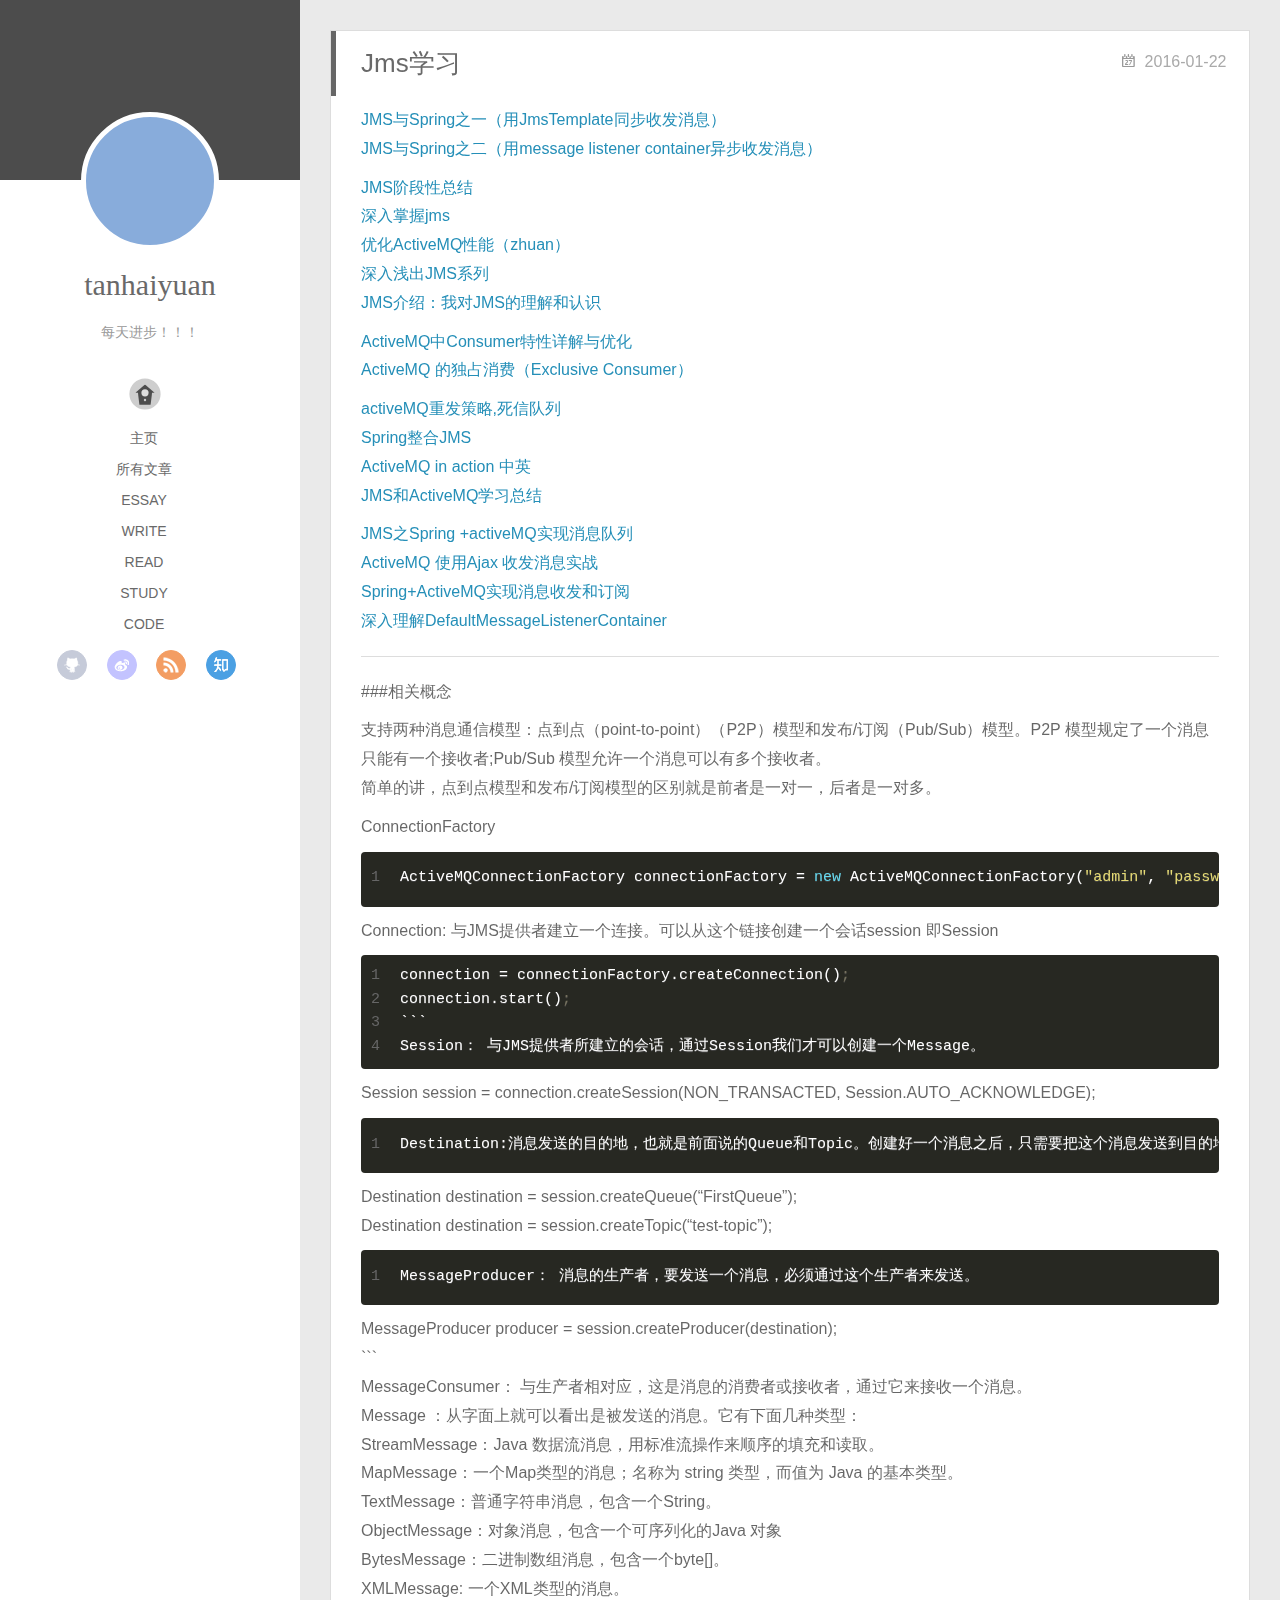
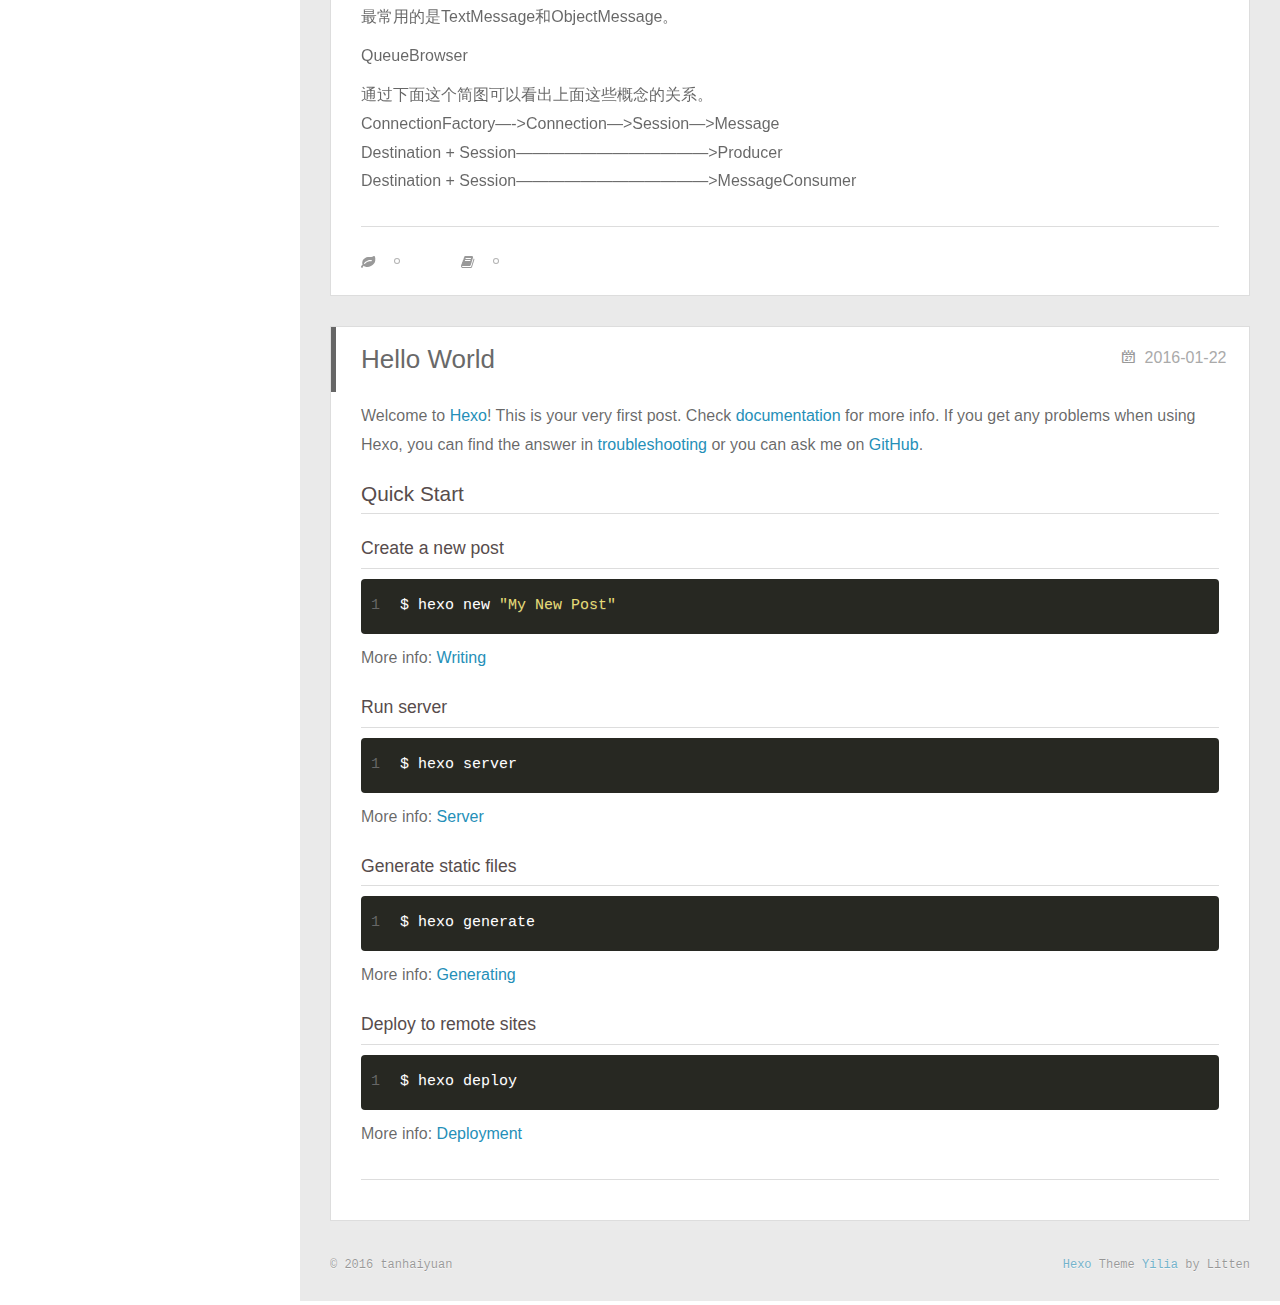
==== index.html @ be78677c "Site updated: 2016-01-22 18:32:14" ====
<!DOCTYPE html>
<html>
<head>
  <meta charset="utf-8">
  
  <meta http-equiv="X-UA-Compatible" content="IE=edge" >
  <title>Tan</title>
  <meta name="viewport" content="width=device-width, initial-scale=1, maximum-scale=1">
  <meta name="description" content="学习思考记录">
<meta property="og:type" content="website">
<meta property="og:title" content="Tan">
<meta property="og:url" content="http://yoursite.com/index.html">
<meta property="og:site_name" content="Tan">
<meta property="og:description" content="学习思考记录">
<meta name="twitter:card" content="summary">
<meta name="twitter:title" content="Tan">
<meta name="twitter:description" content="学习思考记录">
  
    <link rel="alternative" href="/atom.xml" title="Tan" type="application/atom+xml">
  
  
    <link rel="icon" href="/favicon.png">
  
  <link rel="stylesheet" href="/css/style.css" type="text/css">
</head>

<body>
  <div id="container">
    <div class="left-col">
    <div class="overlay"></div>
<div class="intrude-less">
	<header id="header" class="inner">
		<a href="/" class="profilepic">
			
			<img lazy-src="null" class="js-avatar">
			
		</a>

		<hgroup>
		  <h1 class="header-author"><a href="/">tanhaiyuan</a></h1>
		</hgroup>

		
		<p class="header-subtitle">每天进步！！！</p>
		

		
			<div class="switch-btn">
				<div class="icon">
					<div class="icon-ctn">
						<div class="icon-wrap icon-house" data-idx="0">
							<div class="birdhouse"></div>
							<div class="birdhouse_holes"></div>
						</div>
						<div class="icon-wrap icon-ribbon hide" data-idx="1">
							<div class="ribbon"></div>
						</div>
						
						<div class="icon-wrap icon-link hide" data-idx="2">
							<div class="loopback_l"></div>
							<div class="loopback_r"></div>
						</div>
						
						
						<div class="icon-wrap icon-me hide" data-idx="3">
							<div class="user"></div>
							<div class="shoulder"></div>
						</div>
						
					</div>
					
				</div>
				<div class="tips-box hide">
					<div class="tips-arrow"></div>
					<ul class="tips-inner">
						<li>菜单</li>
						<li>标签</li>
						
						<li>友情链接</li>
						
						
						<li>关于我</li>
						
					</ul>
				</div>
			</div>
		

		<div class="switch-area">
			<div class="switch-wrap">
				<section class="switch-part switch-part1">
					<nav class="header-menu">
						<ul>
						
							<li><a href="/">主页</a></li>
				        
							<li><a href="/archives">所有文章</a></li>
				        
							<li><a href="/categories/随笔">essay</a></li>
				        
							<li><a href="/categories/写作">write</a></li>
				        
							<li><a href="/categories/阅读">read</a></li>
				        
							<li><a href="/categories/学习">study</a></li>
				        
							<li><a href="/categories/编程">code</a></li>
				        
						</ul>
					</nav>
					<nav class="header-nav">
						<div class="social">
							
								<a class="github" target="_blank" href="/#" title="github">github</a>
					        
								<a class="weibo" target="_blank" href="/#" title="weibo">weibo</a>
					        
								<a class="rss" target="_blank" href="/#" title="rss">rss</a>
					        
								<a class="zhihu" target="_blank" href="/#" title="zhihu">zhihu</a>
					        
						</div>
					</nav>
				</section>
				
				
				<section class="switch-part switch-part2">
					<div class="widget tagcloud" id="js-tagcloud">
						<a href="/tags/java/" style="font-size: 10px;">java</a>
					</div>
				</section>
				
				
				
				<section class="switch-part switch-part3">
					<div id="js-friends">
					
			          <a target="_blank" class="main-nav-link switch-friends-link" href="http://localhost:4000/">奥巴马的博客</a>
			        
			          <a target="_blank" class="main-nav-link switch-friends-link" href="http://localhost:4000/">卡卡的美丽传说</a>
			        
			          <a target="_blank" class="main-nav-link switch-friends-link" href="http://localhost:4000/">本泽马的博客</a>
			        
			          <a target="_blank" class="main-nav-link switch-friends-link" href="http://localhost:4000/">吉格斯的博客</a>
			        
			          <a target="_blank" class="main-nav-link switch-friends-link" href="http://localhost:4000/">习大大大不同</a>
			        
			          <a target="_blank" class="main-nav-link switch-friends-link" href="http://localhost:4000/">托蒂的博客</a>
			        
			        </div>
				</section>
				

				
				
				<section class="switch-part switch-part4">
				
					<div id="js-aboutme">我是谁，我从哪里来，我到哪里去？我就是我，是颜色不一样的吃货…</div>
				</section>
				
			</div>
		</div>
	</header>				
</div>

    </div>
    <div class="mid-col">
      <nav id="mobile-nav">
  	<div class="overlay">
  		<div class="slider-trigger"></div>
  		<h1 class="header-author js-mobile-header hide">tanhaiyuan</h1>
  	</div>
	<div class="intrude-less">
		<header id="header" class="inner">
			<div class="profilepic">
			
				<img lazy-src="null" class="js-avatar">
			
			</div>
			<hgroup>
			  <h1 class="header-author">tanhaiyuan</h1>
			</hgroup>
			
			<p class="header-subtitle">每天进步！！！</p>
			
			<nav class="header-menu">
				<ul>
				
					<li><a href="/">主页</a></li>
		        
					<li><a href="/archives">所有文章</a></li>
		        
					<li><a href="/categories/随笔">essay</a></li>
		        
					<li><a href="/categories/写作">write</a></li>
		        
					<li><a href="/categories/阅读">read</a></li>
		        
					<li><a href="/categories/学习">study</a></li>
		        
					<li><a href="/categories/编程">code</a></li>
		        
		        <div class="clearfix"></div>
				</ul>
			</nav>
			<nav class="header-nav">
				<div class="social">
					
						<a class="github" target="_blank" href="/#" title="github">github</a>
			        
						<a class="weibo" target="_blank" href="/#" title="weibo">weibo</a>
			        
						<a class="rss" target="_blank" href="/#" title="rss">rss</a>
			        
						<a class="zhihu" target="_blank" href="/#" title="zhihu">zhihu</a>
			        
				</div>
			</nav>
		</header>				
	</div>
</nav>

      <div class="body-wrap">
  
    <article id="post-Jms学习" class="article article-type-post" itemscope itemprop="blogPost">
  
    <div class="article-meta">
      <a href="/2016/01/22/Jms学习/" class="article-date">
  	<time datetime="2016-01-22T10:28:02.000Z" itemprop="datePublished">2016-01-22</time>
</a>
    </div>
  
  <div class="article-inner">
    
      <input type="hidden" class="isFancy" />
    
    
      <header class="article-header">
        
  
    <h1 itemprop="name">
      <a class="article-title" href="/2016/01/22/Jms学习/">Jms学习</a>
    </h1>
  

      </header>
      
    
    <div class="article-entry" itemprop="articleBody">
      
        <p><a href="http://blog.csdn.net/moonsheep_liu/article/details/6683190" target="_blank" rel="external"> JMS与Spring之一（用JmsTemplate同步收发消息）</a><br><a href="http://blog.csdn.net/moonsheep_liu/article/details/6684948" target="_blank" rel="external"> JMS与Spring之二（用message listener container异步收发消息）</a></p>
<p><a href="http://mikecoder.net/?post=85" target="_blank" rel="external">JMS阶段性总结</a><br><a href="http://m635674608.iteye.com/blog/2152950" target="_blank" rel="external">深入掌握jms</a><br><a href="http://m635674608.iteye.com/blog/2152567" target="_blank" rel="external">优化ActiveMQ性能（zhuan）</a><br><a href="http://blog.csdn.net/jiuqiyuliang/article/category/5617711" target="_blank" rel="external"> 深入浅出JMS系列</a><br><a href="http://setting.iteye.com/blog/1097767/" target="_blank" rel="external">JMS介绍：我对JMS的理解和认识</a></p>
<p><a href="http://shift-alt-ctrl.iteye.com/blog/2035321" target="_blank" rel="external">ActiveMQ中Consumer特性详解与优化</a><br><a href="http://blog.csdn.net/czp11210/article/details/8837901" target="_blank" rel="external"> ActiveMQ 的独占消费（Exclusive Consumer）</a></p>
<p><a href="http://blog.chinaunix.net/uid-16979052-id-4031235.html" target="_blank" rel="external">activeMQ重发策略,死信队列</a><br><a href="http://www.iteye.com/blogs/subjects/springjms" target="_blank" rel="external">Spring整合JMS</a><br><a href="http://www.jack-yin.com/category/coding/translation/activemq-in-action/page/7" target="_blank" rel="external">ActiveMQ in action 中英</a><br><a href="http://www.xuetimes.com/archives/511" target="_blank" rel="external">JMS和ActiveMQ学习总结</a></p>
<p><a href="http://ihenu.iteye.com/blog/2270078" target="_blank" rel="external">JMS之Spring +activeMQ实现消息队列</a><br><a href="http://jackyin5918.iteye.com/blog/2007422?utm_source=tuicool&amp;utm_medium=referral" target="_blank" rel="external">ActiveMQ 使用Ajax 收发消息实战</a><br><a href="http://blog.csdn.net/linlzk/article/details/13290699" target="_blank" rel="external">Spring+ActiveMQ实现消息收发和订阅</a><br><a href="http://blog.csdn.net/zhaozhenzuo/article/details/7934881" target="_blank" rel="external">深入理解DefaultMessageListenerContainer</a></p>
<hr>
<p>###相关概念</p>
<p>支持两种消息通信模型：点到点（point-to-point）（P2P）模型和发布/订阅（Pub/Sub）模型。P2P 模型规定了一个消息只能有一个接收者;Pub/Sub 模型允许一个消息可以有多个接收者。<br>简单的讲，点到点模型和发布/订阅模型的区别就是前者是一对一，后者是一对多。</p>
<p>ConnectionFactory<br><figure class="highlight actionscript"><table><tr><td class="gutter"><pre><span class="line">1</span><br></pre></td><td class="code"><pre><span class="line">ActiveMQConnectionFactory connectionFactory = <span class="keyword">new</span> ActiveMQConnectionFactory(<span class="string">"admin"</span>, <span class="string">"password"</span>, url);</span><br></pre></td></tr></table></figure></p>
<p>Connection: 与JMS提供者建立一个连接。可以从这个链接创建一个会话session 即Session<br><figure class="highlight autohotkey"><table><tr><td class="gutter"><pre><span class="line">1</span><br><span class="line">2</span><br><span class="line">3</span><br><span class="line">4</span><br></pre></td><td class="code"><pre><span class="line">connection = connectionFactory.createConnection()<span class="comment">;</span></span><br><span class="line">connection.start()<span class="comment">;</span></span><br><span class="line"><span class="escape">``</span><span class="escape">` </span></span><br><span class="line">Session： 与JMS提供者所建立的会话，通过Session我们才可以创建一个Message。</span><br></pre></td></tr></table></figure></p>
<p> Session session = connection.createSession(NON_TRANSACTED, Session.AUTO_ACKNOWLEDGE);<br><figure class="highlight avrasm"><table><tr><td class="gutter"><pre><span class="line">1</span><br></pre></td><td class="code"><pre><span class="line"><span class="label">Destination:</span>消息发送的目的地，也就是前面说的Queue和Topic。创建好一个消息之后，只需要把这个消息发送到目的地，消息的发送者就可以继续做自己的事情，而不用等待消息被处理完成。至于这个消息什么时候，会被哪个消费者消费，完全取决于消息的接受者。</span><br></pre></td></tr></table></figure></p>
<p>Destination destination = session.createQueue(“FirstQueue”);<br>Destination destination = session.createTopic(“test-topic”);<br><figure class="highlight"><table><tr><td class="gutter"><pre><span class="line">1</span><br></pre></td><td class="code"><pre><span class="line">MessageProducer： 消息的生产者，要发送一个消息，必须通过这个生产者来发送。</span><br></pre></td></tr></table></figure></p>
<p> MessageProducer producer = session.createProducer(destination);<br>```<br>MessageConsumer： 与生产者相对应，这是消息的消费者或接收者，通过它来接收一个消息。<br>Message ：从字面上就可以看出是被发送的消息。它有下面几种类型：<br>        StreamMessage：Java 数据流消息，用标准流操作来顺序的填充和读取。<br>        MapMessage：一个Map类型的消息；名称为 string 类型，而值为 Java 的基本类型。<br>        TextMessage：普通字符串消息，包含一个String。<br>        ObjectMessage：对象消息，包含一个可序列化的Java 对象<br>        BytesMessage：二进制数组消息，包含一个byte[]。<br>        XMLMessage:  一个XML类型的消息。<br>    最常用的是TextMessage和ObjectMessage。</p>
<p>QueueBrowser</p>
<p> 通过下面这个简图可以看出上面这些概念的关系。<br>  ConnectionFactory—-&gt;Connection—&gt;Session—&gt;Message<br>  Destination + Session————————————&gt;Producer<br>  Destination + Session————————————&gt;MessageConsumer </p>

      
    </div>
    
    <div class="article-info article-info-index">
      
      
	<div class="article-tag tagcloud">
		<ul class="article-tag-list"><li class="article-tag-list-item"><a class="article-tag-list-link" href="/tags/java/">java</a></li></ul>
	</div>

      
	<div class="article-category tagcloud">
	<a class="article-category-link" href="/categories/学习/">学习</a>
	</div>


      
      <div class="clearfix"></div>
    </div>
    
  </div>
  
</article>









  
    <article id="post-hello-world" class="article article-type-post" itemscope itemprop="blogPost">
  
    <div class="article-meta">
      <a href="/2016/01/22/hello-world/" class="article-date">
  	<time datetime="2016-01-22T10:10:33.250Z" itemprop="datePublished">2016-01-22</time>
</a>
    </div>
  
  <div class="article-inner">
    
      <input type="hidden" class="isFancy" />
    
    
      <header class="article-header">
        
  
    <h1 itemprop="name">
      <a class="article-title" href="/2016/01/22/hello-world/">Hello World</a>
    </h1>
  

      </header>
      
    
    <div class="article-entry" itemprop="articleBody">
      
        <p>Welcome to <a href="http://hexo.io/" target="_blank" rel="external">Hexo</a>! This is your very first post. Check <a href="http://hexo.io/docs/" target="_blank" rel="external">documentation</a> for more info. If you get any problems when using Hexo, you can find the answer in <a href="http://hexo.io/docs/troubleshooting.html" target="_blank" rel="external">troubleshooting</a> or you can ask me on <a href="https://github.com/hexojs/hexo/issues" target="_blank" rel="external">GitHub</a>.</p>
<h2 id="Quick_Start"><a href="#Quick_Start" class="headerlink" title="Quick Start"></a>Quick Start</h2><h3 id="Create_a_new_post"><a href="#Create_a_new_post" class="headerlink" title="Create a new post"></a>Create a new post</h3><figure class="highlight bash"><table><tr><td class="gutter"><pre><span class="line">1</span><br></pre></td><td class="code"><pre><span class="line">$ hexo new <span class="string">"My New Post"</span></span><br></pre></td></tr></table></figure>
<p>More info: <a href="http://hexo.io/docs/writing.html" target="_blank" rel="external">Writing</a></p>
<h3 id="Run_server"><a href="#Run_server" class="headerlink" title="Run server"></a>Run server</h3><figure class="highlight bash"><table><tr><td class="gutter"><pre><span class="line">1</span><br></pre></td><td class="code"><pre><span class="line">$ hexo server</span><br></pre></td></tr></table></figure>
<p>More info: <a href="http://hexo.io/docs/server.html" target="_blank" rel="external">Server</a></p>
<h3 id="Generate_static_files"><a href="#Generate_static_files" class="headerlink" title="Generate static files"></a>Generate static files</h3><figure class="highlight bash"><table><tr><td class="gutter"><pre><span class="line">1</span><br></pre></td><td class="code"><pre><span class="line">$ hexo generate</span><br></pre></td></tr></table></figure>
<p>More info: <a href="http://hexo.io/docs/generating.html" target="_blank" rel="external">Generating</a></p>
<h3 id="Deploy_to_remote_sites"><a href="#Deploy_to_remote_sites" class="headerlink" title="Deploy to remote sites"></a>Deploy to remote sites</h3><figure class="highlight bash"><table><tr><td class="gutter"><pre><span class="line">1</span><br></pre></td><td class="code"><pre><span class="line">$ hexo deploy</span><br></pre></td></tr></table></figure>
<p>More info: <a href="http://hexo.io/docs/deployment.html" target="_blank" rel="external">Deployment</a></p>

      
    </div>
    
    <div class="article-info article-info-index">
      
      
      

      
      <div class="clearfix"></div>
    </div>
    
  </div>
  
</article>









  
  
</div>
      <footer id="footer">
  <div class="outer">
    <div id="footer-info">
    	<div class="footer-left">
    		&copy; 2016 tanhaiyuan
    	</div>
      	<div class="footer-right">
      		<a href="http://hexo.io/" target="_blank">Hexo</a>  Theme <a href="https://github.com/litten/hexo-theme-yilia" target="_blank">Yilia</a> by Litten
      	</div>
    </div>
  </div>
</footer>
    </div>
    
  <link rel="stylesheet" href="/fancybox/jquery.fancybox.css" type="text/css">


<script>
	var yiliaConfig = {
		fancybox: true,
		mathjax: true,
		animate: true,
		isHome: true,
		isPost: false,
		isArchive: false,
		isTag: false,
		isCategory: false,
		open_in_new: false
	}
</script>
<script src="http://7.url.cn/edu/jslib/comb/require-2.1.6,jquery-1.9.1.min.js" type="text/javascript"></script>
<script src="/js/main.js" type="text/javascript"></script>






<script type="text/x-mathjax-config">
MathJax.Hub.Config({
    tex2jax: {
        inlineMath: [ ['$','$'], ["\\(","\\)"]  ],
        processEscapes: true,
        skipTags: ['script', 'noscript', 'style', 'textarea', 'pre', 'code']
    }
});

MathJax.Hub.Queue(function() {
    var all = MathJax.Hub.getAllJax(), i;
    for(i=0; i < all.length; i += 1) {
        all[i].SourceElement().parentNode.className += ' has-jax';                 
    }       
});
</script>

<script type="text/javascript" src="http://cdn.mathjax.org/mathjax/latest/MathJax.js?config=TeX-AMS-MML_HTMLorMML">
</script>


  </div>
</body>
</html>
---- css/style.css ----
body {
  width: 100%;
}
body:before,
body:after {
  content: "";
  display: table;
}
body:after {
  clear: both;
}
@font-face {
  font-family: 'FontAwesome';
  src: url("fonts/fontawesome-webfont.eot");
  src: url("fonts/fontawesome-webfont.eot?#iefix") format("embedded-opentype"), url("fonts/fontawesome-webfont.woff") format("woff"), url("fonts/fontawesome-webfont.ttf") format("truetype"), url("fonts/fontawesome-webfont.svgz#FontAwesomeRegular") format("svg"), url("fonts/fontawesome-webfont.svg#FontAwesomeRegular") format("svg");
  font-weight: normal;
  font-style: normal;
}
html,
body,
div,
span,
applet,
object,
iframe,
h1,
h2,
h3,
h4,
h5,
h6,
p,
blockquote,
pre,
a,
abbr,
acronym,
address,
big,
cite,
code,
del,
dfn,
em,
img,
ins,
kbd,
q,
s,
samp,
small,
strike,
strong,
sub,
sup,
tt,
var,
dl,
dt,
dd,
ol,
ul,
li,
fieldset,
form,
label,
legend,
table,
caption,
tbody,
tfoot,
thead,
tr,
th,
td {
  margin: 0;
  padding: 0;
  border: 0;
  outline: 0;
  font-weight: inherit;
  font-style: inherit;
  font-family: inherit;
  font-size: 100%;
  vertical-align: baseline;
}
body {
  line-height: 1;
  color: #000;
  background: #fff;
}
ol,
ul {
  list-style: none;
}
table {
  border-collapse: separate;
  border-spacing: 0;
  vertical-align: middle;
}
caption,
th,
td {
  text-align: left;
  font-weight: normal;
  vertical-align: middle;
}
a img {
  border: none;
}
ol {
  list-style: decimal;
  padding-left: 20px;
}
ul {
  list-style: none;
}
input,
button {
  margin: 0;
  padding: 0;
}
input::-moz-focus-inner,
button::-moz-focus-inner {
  border: 0;
  padding: 0;
}
@font-face {
  font-family: FontAwesome;
  font-style: normal;
  font-weight: normal;
  src: url("fonts/fontawesome-webfont.eot?v=#4.0.3");
  src: url("fonts/fontawesome-webfont.eot?#iefix&v=#4.0.3") format("embedded-opentype"), url("fonts/fontawesome-webfont.woff?v=#4.0.3") format("woff"), url("fonts/fontawesome-webfont.ttf?v=#4.0.3") format("truetype"), url("fonts/fontawesome-webfont.svg#fontawesomeregular?v=#4.0.3") format("svg");
}
html,
body,
#container {
  height: 100%;
}
body {
  font-family: "微软雅黑", "HelveticaNeue-Light", "Helvetica Neue Light", "Helvetica Neue", Helvetica, Arial, sans-serif;
  font-size: 16px;
  background: #fff;
  color: rgba(0,0,0,0.6);
  -webkit-overflow-scrolling: touch;
}
h1,
h2,
h3 {
  display: block;
}
h1 {
  font-size: 1.5em;
}
h2 {
  font-size: 1.3em;
}
h3 {
  font-size: 1.1em;
}
h4,
h5,
h6 {
  font-size: 1em;
}
a {
  text-decoration: none;
  outline-width: 0;
  color: #258fb8;
  outline: none;
}
.alignleft {
  float: left;
}
.alignright {
  float: right;
}
.clearfix {
  *zoom: 1;
}
.clearfix:after {
  content: "";
  display: table;
  clear: both;
}
.inner {
  width: 1000px;
  margin: 0 auto;
}
.hide {
  display: none;
}
@media screen and (max-width: 1040px) {
  .inner {
    width: 100%;
  }
}
#container {
  position: relative;
  min-height: 100%;
}
#container #mobile-nav {
  display: none;
}
#container #mobile-nav .overlay {
  height: 110px;
  position: absolute;
  width: 100%;
  background: #4d4d4d;
}
#container #mobile-nav .overlay.fixed {
  position: fixed;
  height: 42px;
  z-index: 99;
}
#container #mobile-nav #header {
  padding: 10px 0 0 0;
}
#container #mobile-nav #header .profilepic {
  display: block;
  position: relative;
  z-index: 100;
}
#container #mobile-nav #header .header-menu {
  height: auto;
  margin: 10px;
}
#container #mobile-nav #header .header-menu ul {
  text-align: center;
  cursor: default;
}
#container #mobile-nav #header .header-menu li {
  display: inline-block;
  margin: 3px;
}
#container .left-col {
  background: #fff;
  width: 300px;
  position: fixed;
  opacity: 1;
  -webkit-transition: all 0.2s ease-in;
  -moz-transition: all 0.2s ease-in;
  -ms-transition: all 0.2s ease-in;
  transition: all 0.2s ease-in;
  height: 100%;
}
#container .left-col .overlay {
  width: 100%;
  height: 180px;
  background-color: #000;
  position: absolute;
  opacity: 0.7;
}
#container .left-col .intrude-less {
  width: 76%;
  text-align: center;
  margin: 112px auto 0;
}
#container .mid-col {
  position: absolute;
  right: 0;
  min-height: 100%;
  background: #eaeaea;
  left: 300px;
  width: auto;
}
@media screen and (max-width: 800px) {
  #container .left-col {
    display: none;
  }
  #container .mid-col {
    left: 0;
  }
  #container #header .header-nav {
    position: relative;
  }
  #container .header-author.fixed {
    position: fixed;
    top: -13px;
    width: 100%;
    color: #ddd;
  }
  #container .overlay .slider-trigger {
    position: absolute;
    z-index: 101;
    bottom: 0;
    left: 0;
    width: 42px;
    height: 42px;
  }
  #container .overlay .slider-trigger:hover {
    background: #444;
  }
  #container .overlay .slider-trigger:before {
    color: #ddd;
    content: "\f00b";
    font: 16px FontAwesome;
    width: 16px;
    height: 16px;
    margin-left: 9px;
    margin-top: 14px;
    display: block;
  }
  #container .article-header {
    border-left: none;
    padding: 0;
    border-bottom: 1px dotted #ddd;
  }
  #container .article-header h1 {
    margin-bottom: 10px;
  }
  #container .header-subtitle {
    padding: 0 24px;
  }
  #container .article-info-index.article-info {
    padding-top: 10px;
    margin: 0;
    border-top: 1px solid #ddd;
  }
  #container .article-info-post.article-info {
    margin: 0;
    padding-top: 10px;
    border: none;
  }
  #container .article-more-link a {
    float: right;
  }
  #container #viewer-box .viewer-box-l {
    font-size: 14px;
  }
  #container .article {
    padding: 10px;
    margin: 10px;
    font-size: 14px;
  }
  #container .article .article-entry {
    padding-left: 0;
    padding-right: 0;
    padding-top: 10px;
  }
  #container .article .article-title {
    font-size: 18px;
    max-width: 185px;
    display: block;
    margin: 0;
  }
  #container .article .article-meta {
    width: auto;
    height: 30px;
    margin-top: -5px;
    position: ralative;
  }
  #container .article .article-meta .article-date {
    font-size: 12px;
    -webkit-border-radius: 0;
    border-radius: 0;
    color: #666;
    background: none;
    height: auto;
    padding: 0;
    margin: 0;
    width: 100%;
    text-align: left;
    margin-left: 10px;
  }
  #container .article .article-meta .article-date time {
    width: auto;
    float: right;
    margin-right: 10px;
  }
  #container .article .article-meta .article-tag-list {
    margin-top: 7px;
    position: absolute;
    right: 10px;
    top: 0;
  }
  #container .article .article-meta .article-tag-list:before {
    float: left;
    margin-top: 1px;
    left: 0;
  }
  #container .article .article-meta .article-tag-list .article-tag-list-item {
    float: left;
    padding-left: 0;
    width: auto;
    max-width: 83px;
  }
  #container .article .article-meta .article-category {
    margin-top: 7px;
    position: absolute;
    right: 10px;
    top: -30px;
  }
  #container .article .article-meta .article-category:before {
    float: left;
    margin-top: 1px;
    left: 15px;
  }
  #container .article .article-meta .article-category .article-category-link {
    max-width: 83px;
    width: auto;
    padding-left: 10px;
  }
  #container .article .article-nav-link-wrap {
    margin: 5px 0;
  }
  #container .article .article-nav-link-wrap strong {
    float: left;
    margin-right: 5px;
  }
  #container .article #article-nav-older {
    float: none;
    display: block;
  }
  #container .share {
    padding: 3px 10px;
  }
  #container .duoshuo {
    padding: 0 13px;
  }
  #container #disqus_thread {
    padding: 0 13px;
  }
  #container #mobile-nav {
    display: block;
  }
  #container #page-nav .extend {
    opacity: 1;
  }
  #container .instagram .open-ins {
    left: 2px;
    top: -30px;
    color: #aaa;
  }
  #container .info-on-right {
    float: initial;
  }
  #container .archives-wrap {
    margin: 10px 10px 0px;
    padding: 10px;
  }
  #container .archives-wrap .archive-article-title {
    font-size: 14px;
  }
  #container .archives-wrap .archive-year-wrap {
    position: relative;
    padding: 0 0 0 0;
  }
  #container .archives-wrap .archive-year-wrap a {
    padding: 0 0 0 0;
  }
  #container .archives-wrap .article-meta .archive-article-date {
    font-size: 12px;
    margin-right: 10px;
    margin-top: -5px;
  }
  #container .archives-wrap .article-meta .article-tag-list-link {
    font-size: 12px;
  }
  #container .archives .archive-article {
    padding: 10px 0;
    margin-left: 0;
  }
  #container #footer .footer-left {
    float: initial;
    margin-bottom: 10px;
  }
  #container #footer .footer-right {
    float: initial;
  }
}
.header-author {
  text-align: center;
  margin: 0.67em 0;
  font-family: Roboto, "Roboto", serif;
  font-size: 30px;
  -webkit-transition: 0.3s;
  -moz-transition: 0.3s;
  -ms-transition: 0.3s;
  transition: 0.3s;
}
#header {
  width: 100%;
}
#header a {
  color: #696969;
}
#header a:hover {
  color: #b0a0aa;
}
#header .profilepic {
  text-align: center;
  display: block;
  border: 5px solid #fff;
  -webkit-border-radius: 300px;
  border-radius: 300px;
  width: 128px;
  height: 128px;
  margin: 0 auto;
  position: relative;
  overflow: hidden;
  background: #88acdb;
  -webkit-transition: all 0.2s ease-in;
  display: -webkit-box;
  -webkit-box-orient: horizontal;
  -webkit-box-pack: center;
  -webkit-box-align: center;
  text-align: center;
}
#header .profilepic img {
  width: 20%;
  height: 20%;
  -webkit-border-radius: 300px;
  border-radius: 300px;
  opacity: 0;
  -webkit-transition: all 0.2s ease-in;
}
#header .profilepic img.show {
  width: 100%;
  height: 100%;
  opacity: 1;
}
#header .header-subtitle {
  text-align: center;
  color: #999;
  font-size: 14px;
  line-height: 25px;
  overflow: hidden;
  text-overflow: ellipsis;
  display: -webkit-box;
  -webkit-line-clamp: 2;
  -webkit-box-orient: vertical;
}
#header .header-menu {
  font-weight: 300;
  line-height: 31px;
  cursor: pointer;
  text-transform: uppercase;
  float: none;
  min-height: 150px;
  margin-left: -12px;
  text-align: center;
  display: -webkit-box;
  -webkit-box-orient: horizontal;
  -webkit-box-pack: center;
  -webkit-box-align: center;
}
#header .header-menu li {
  cursor: default;
}
#header .header-menu li a {
  font-size: 14px;
  min-width: 300px;
}
#header .switch-area {
  position: relative;
  width: 100%;
  overflow: hidden;
  min-height: 500px;
  font-size: 14px;
}
#header .switch-area .switch-wrap {
  -webkit-transition: -webkit-transform 0.3s ease-in;
  -moz-transition: -moz-transform 0.3s ease-in;
  -ms-transition: -ms-transform 0.3s ease-in;
  transition: transform 0.3s ease-in;
  position: relative;
}
#header .turn-left {
  -webkit-transform: translate(-100%, 0);
  -moz-transform: translate(-100%, 0);
  -ms-transform: translate(-100%, 0);
  transform: translate(-100%, 0);
}
#header .header-nav {
  width: 100%;
  position: absolute;
  -webkit-transition: -webkit-transform 0.3s ease-in;
  -moz-transition: -moz-transform 0.3s ease-in;
  -ms-transition: -ms-transform 0.3s ease-in;
  transition: transform 0.3s ease-in;
}
#header .header-nav .social {
  margin-right: 15px;
  margin-top: 10px;
  text-align: center;
}
#header .header-nav .social a {
  -webkit-border-radius: 50%;
  border-radius: 50%;
  display: -moz-inline-stack;
  display: inline-block;
  vertical-align: middle;
  *vertical-align: auto;
  zoom: 1;
  *display: inline;
  text-indent: -9999px;
  margin: 0 8px 15px 8px;
  opacity: 0.7;
  width: 28px;
  height: 28px;
  -webkit-transition: 0.3s;
  -moz-transition: 0.3s;
  -ms-transition: 0.3s;
  transition: 0.3s;
}
#header .header-nav .social a:hover {
  opacity: 1;
}
#header .header-nav .social a:last-of-type {
  margin-right: 0;
}
#header .header-nav .social a.weibo {
  background: url("/img/weibo.png") center no-repeat #aaf;
  border: 1px solid #aaf;
}
#header .header-nav .social a.weibo:hover {
  border: 1px solid #aaf;
}
#header .header-nav .social a.rss {
  background: url("/img/rss.png") center no-repeat #ef7522;
  border: 1px solid #ef7522;
}
#header .header-nav .social a.rss:hover {
  border: 1px solid #cf5d0f;
}
#header .header-nav .social a.github {
  background: url("/img/github.png") center no-repeat #afb6ca;
  border: 1px solid #afb6ca;
}
#header .header-nav .social a.github:hover {
  border: 1px solid #909ab6;
}
#header .header-nav .social a.facebook {
  background: url("/img/facebook.png") center no-repeat #3b5998;
  border: 1px solid #3b5998;
}
#header .header-nav .social a.facebook:hover {
  border: 1px solid #2d4373;
}
#header .header-nav .social a.google {
  background: url("/img/google.png") center no-repeat #c83d20;
  border: 1px solid #c83d20;
}
#header .header-nav .social a.google:hover {
  border: 1px solid #9c3019;
}
#header .header-nav .social a.twitter {
  background: url("/img/twitter.png") center no-repeat #55cff8;
  border: 1px solid #55cff8;
}
#header .header-nav .social a.twitter:hover {
  border: 1px solid #24c1f6;
}
#header .header-nav .social a.linkedin {
  background: url("/img/linkedin.png") center no-repeat #005a87;
  border: 1px solid #005a87;
}
#header .header-nav .social a.linkedin:hover {
  border: 1px solid #006b98;
}
#header .header-nav .social a.zhihu {
  background: url("/img/zhihu.png") center no-repeat #0078d8;
  border: 1px solid #0078d8;
}
#header .header-nav .social a.zhihu:hover {
  border: 1px solid #0078d8;
}
#header .header-nav .social a.douban {
  background: url("/img/douban.png") center no-repeat #06c611;
  border: 1px solid #06c611;
}
#header .header-nav .social a.douban:hover {
  border: 1px solid #06c611;
}
#header .header-nav .social a.mail {
  background: url("/img/mail.png") center no-repeat #005a87;
  border: 1px solid #005a87;
}
#header .header-nav .social a.mail:hover {
  border: 1px solid #006b98;
}
#header .switch-part {
  width: 100%;
  position: absolute;
}
#header .switch-part1 {
  left: 0;
}
#header .switch-part2 {
  left: 100%;
  top: 20px;
  overlay-x: hidden;
  overflow-y: auto;
  max-height: 200px;
}
#header .switch-part3 {
  left: 200%;
  line-height: 30px;
}
#header .switch-part3 .switch-friends-link {
  margin-right: 9px;
  -webkit-border-radius: 3px;
  border-radius: 3px;
  padding: 5px;
}
#header .switch-part3 .switch-friends-link:hover {
  background: #88acdb;
  color: #fff;
}
#header .switch-part4 {
  left: 300%;
  text-align: left;
  line-height: 30px;
}
.duoshuo {
  padding: 0 40px;
}
#disqus_thread {
  padding: 0 40px;
}
.archives-wrap {
  position: relative;
  margin: 0 30px;
  padding-right: 60px;
  border-bottom: 1px solid #eee;
  background: #fff;
}
.archives-wrap:first-child {
  margin-top: 30px;
}
.archives-wrap:last-child {
  margin-bottom: 80px;
}
.archives-wrap .archive-year-wrap {
  line-height: 35px;
  width: 200px;
  position: absolute;
  padding-top: 15px;
  font-size: 1.8em;
}
.archives-wrap .archive-year-wrap a {
  color: #666;
  font-weight: bold;
  padding-left: 48px;
}
.archives {
  position: relative;
}
.archives .article-info {
  border: none;
}
.archives .archive-article {
  margin-left: 200px;
  padding: 20px 0;
  border-bottom: 1px solid #eee;
  border-top: 1px solid #fff;
  position: relative;
}
.archives .archive-article:first-child {
  border-top: none;
}
.archives .archive-article:last-child {
  border-bottom: none;
}
.archives .archive-article-title {
  font-size: 16px;
  color: #333;
  -webkit-transition: color 0.3s;
  -moz-transition: color 0.3s;
  -ms-transition: color 0.3s;
  transition: color 0.3s;
}
.archives .archive-article-title:hover {
  color: #657b83;
}
.archives .archive-article-title span {
  display: block;
  color: #a8a8a8;
  font-size: 12px;
  line-height: 14px;
  height: 7px;
  padding-left: 2px;
}
.archives .archive-article-title span:before {
  display: inline-block;
  content: "“";
  font-family: serif;
  font-size: 30px;
  float: left;
  margin: 4px 4px 0 -12px;
  color: #c8c8c8;
}
.archive-article-inner .archive-article-header {
  position: relative;
}
.archive-article-inner .article-meta {
  position: relative;
  float: right;
  margin-top: -10px;
  color: #555;
  background: none;
  text-align: right;
  width: auto;
}
.archive-article-inner .article-meta .article-date time {
  color: #aaa;
}
.archive-article-inner .article-meta .archive-article-date,
.archive-article-inner .article-meta .article-tag-list {
  margin-right: 30px;
  display: -moz-inline-stack;
  display: inline-block;
  vertical-align: middle;
  zoom: 1;
  color: #666;
  font-size: 14px;
}
.archive-article-inner .article-meta .archive-article-date {
  cursor: default;
  font-size: 12px;
  margin-bottom: 5px;
  margin-top: -10px;
}
.archive-article-inner .article-meta .archive-article-date time:before {
  content: "\f073";
  color: #999;
  position: relative;
  margin-right: 10px;
  font: 16px FontAwesome;
}
.archive-article-inner .article-meta .article-category:before {
  float: left;
  margin-top: 1px;
  left: 15px;
}
.archive-article-inner .article-meta .article-category .article-category-link {
  width: auto;
  max-width: 83px;
  padding-left: 10px;
}
.archive-article-inner .article-meta .article-tag-list {
  margin-top: 0px;
}
.archive-article-inner .article-meta .article-tag-list:before {
  left: 15px;
}
.archive-article-inner .article-meta .article-tag-list .article-tag-list-item {
  display: inline-block;
  width: auto;
  max-width: 83px;
  padding-left: 8px;
  font-size: 12px;
}
.body-wrap {
  margin-bottom: 80px;
}
.article {
  margin: 30px;
  position: relative;
  border: 1px solid #ddd;
  background: #fff;
  -webkit-transition: all 0.2s ease-in;
}
.article.show {
  visibility: visible;
  -webkit-animation: cd-bounce-1 0.6s;
  -moz-animation: cd-bounce-1 0.6s;
  -webkit-animation: cd-bounce-1 0.6s;
  -moz-animation: cd-bounce-1 0.6s;
  -ms-animation: cd-bounce-1 0.6s;
  animation: cd-bounce-1 0.6s;
}
.article.hidden {
  visibility: hidden;
}
.article img {
  max-width: 100%;
}
@-webkit-keyframes cd-bounce-1 {
  0% {
    opacity: 0;
    -webkit-transform: scale(1);
  }
  60% {
    opacity: 1;
    -webkit-transform: scale(1.01);
  }
  100% {
    -webkit-transform: scale(1);
  }
}
@-moz-keyframes cd-bounce-1 {
  0% {
    opacity: 0;
    -moz-transform: scale(1);
  }
  60% {
    opacity: 1;
    -moz-transform: scale(1.01);
  }
  100% {
    -moz-transform: scale(1);
  }
}
.article-index {
  margin-left: 200px;
  padding: 15px 0;
  margin-right: 75px;
}
.article-index .brief {
  display: block;
  color: #a8a8a8;
  font-size: 12px;
  line-height: 14px;
  height: 7px;
  padding-left: 2px;
}
.article-index .brief:before {
  display: inline-block;
  content: "“";
  font-family: serif;
  font-size: 30px;
  float: left;
  margin: 4px 4px 0 -12px;
  color: #c8c8c8;
}
.article-title {
  color: #696969;
  margin-left: 0px;
  font-weight: 300;
  line-height: 35px;
  margin-bottom: 20px;
  font-size: 26px;
  -webkit-transition: color 0.3s;
  -moz-transition: color 0.3s;
  -o-transition: color 0.3s;
  -webkit-transition: color 0.3s;
  -moz-transition: color 0.3s;
  -ms-transition: color 0.3s;
  transition: color 0.3s;
}
.article-title:hover {
  color: #b0a0aa;
}
.article-inner {
  position: relative;
  margin-bottom: 20px;
}
.article-header {
  border-left: 5px solid;
  padding: 15px 0px 15px 25px;
}
.article-info.info-on-right {
  margin: 10px 0 0 0;
  float: right;
}
.article-info-index.article-info {
  padding-top: 20px;
  margin: 30px 30px 0 30px;
  border-top: 1px solid #ddd;
}
.article-info-post.article-info {
  padding: 0;
  border: none;
  margin: -30px 0 20px 30px;
}
.article-entry {
  line-height: 1.8em;
  padding-right: 30px;
  padding-left: 30px;
}
.article-entry p {
  margin-top: 10px;
}
.article-entry p code,
.article-entry li code {
  padding: 1px 3px;
  margin: 0 3px;
  background: #ddd;
  border: 1px solid #ccc;
  font-family: Menlo, Monaco, "Andale Mono", "lucida console", "Courier New", monospace;
  word-wrap: break-word;
  font-size: 14px;
}
.article-entry blockquote {
  background: #ddd;
  border-left: 5px solid #ccc;
  padding: 15px 20px;
  margin-top: 10px;
  border-left: 5px solid #657b83;
  background: #f6f6f6;
}
.article-entry blockquote p {
  margin-top: 0;
}
.article-entry em {
  font-style: italic;
}
.article-entry ul li:before {
  content: "";
  width: 6px;
  height: 6px;
  border: 1px solid #999;
  -webkit-border-radius: 10px;
  border-radius: 10px;
  background: #aaa;
  display: inline-block;
  margin-right: 10px;
  float: left;
  margin-top: 12px;
}
.article-entry ul,
.article-entry ol {
  font-size: 14px;
  margin: 10px 0px;
}
.article-entry li ul,
.article-entry li ol {
  margin-left: 30px;
}
.article-entry li ul li:before,
.article-entry li ol li:before {
  content: "";
  background: #dedede;
}
.article-entry h1 {
  margin-top: 30px;
}
.article-entry h2 {
  margin-top: 20px;
  font-weight: 300;
  color: #574c4c;
  padding-bottom: 5px;
  border-bottom: 1px solid #ddd;
}
.article-entry h3,
.article-entry h4,
.article-entry h5,
.article-entry h6 {
  margin-top: 20px;
  font-weight: 300;
  color: #574c4c;
  padding-bottom: 5px;
  border-bottom: 1px solid #ddd;
}
.article-entry video {
  max-width: 100%;
}
.article-entry strong {
  font-weight: bold;
}
.article-entry .caption {
  display: block;
  font-size: 0.8em;
  color: #aaa;
}
.article-entry hr {
  height: 0;
  margin-top: 20px;
  margin-bottom: 20px;
  border-left: 0;
  border-right: 0;
  border-top: 1px solid #ddd;
  border-bottom: 1px solid #fff;
}
.article-entry pre {
  font-size: 1/0.9em;
  line-height: 1.5;
  margin-top: 10px;
  padding: 5px 15px;
  overflow-x: auto;
  color: #657b83;
  font-size: 10px;
  border: 1px solid #ccc;
  text-shadow: 0 1px #444;
  font-family: Menlo, Monaco, "Andale Mono", "lucida console", "Courier New", monospace;
}
.article-entry pre code {
  font-size: 14px;
}
.article-entry table {
  width: 100%;
  border: 1px solid #dedede;
  margin: 15px 0;
  border-collapse: collapse;
}
.article-entry table tr,
.article-entry table td {
  height: 35px;
}
.article-entry table thead tr {
  background: #f8f8f8;
}
.article-entry table tbody tr:hover {
  background: #efefef;
}
.article-entry table td,
.article-entry table th {
  border: 1px solid #dedede;
  padding: 0 10px;
}
.article-entry figure table {
  border: none;
  width: auto;
  margin: 0;
}
.article-entry figure table tbody tr:hover {
  background: none;
}
.article-meta {
  width: 150px;
  font-size: 14;
  text-align: right;
  position: absolute;
  right: 0;
  top: 23px;
  text-align: center;
  z-index: 1;
}
.article-meta time {
  color: #aaa;
}
.article-meta time:before {
  color: #999;
  content: "\f073";
  font: 17px FontAwesome;
  margin-right: 10px;
}
.article-more-link {
  margin-top: 5px;
  text-align: right;
}
.article-more-link a {
  background: #4d4d4d;
  color: #fff;
  font-size: 12px;
  padding: 2px 8px 4px;
  line-height: 16px;
  -webkit-border-radius: 2px;
  -moz-border-radius: 2px;
  -webkit-border-radius: 2px;
  border-radius: 2px;
  -webkit-transition: background 0.3s;
  -moz-transition: background 0.3s;
  -ms-transition: background 0.3s;
  transition: background 0.3s;
}
.article-more-link a:hover {
  background: #3c3c3c;
}
.article-more-link a.hidden {
  visibility: hidden;
}
#article-nav {
  margin: 80px 0 30px 0;
  padding-bottom: 10px;
}
#article-nav .article-nav-link-wrap {
  margin: 0px 30px 0px 30px;
  font-size: 14px;
  color: #333;
}
#article-nav .article-nav-link-wrap .article-nav-title {
  display: inline-block;
  font-size: 12px;
  color: #aaa;
  -webkit-transition: color 0.3s;
  -moz-transition: color 0.3s;
  -ms-transition: color 0.3s;
  transition: color 0.3s;
}
#article-nav .article-nav-link-wrap strong {
  background: #ddd;
  color: #fff;
  -webkit-border-radius: 100%;
  border-radius: 100%;
  width: 15px;
  height: 15px;
  display: inline-block;
  text-align: center;
  -webkit-transition: background 0.3s;
  -moz-transition: background 0.3s;
  -ms-transition: background 0.3s;
  transition: background 0.3s;
}
#article-nav .article-nav-link-wrap:hover strong {
  background: #4d4d4d;
}
#article-nav .article-nav-link-wrap:hover .article-nav-title {
  color: #4d4d4d;
}
#article-nav #article-nav-older {
  float: right;
}
@-moz-keyframes cd-bounce-1 {
  0% {
    opacity: 0;
    -webkit-transform: scale(1);
    -moz-transform: scale(1);
    -ms-transform: scale(1);
    -o-transform: scale(1);
    -webkit-transform: scale(1);
    -moz-transform: scale(1);
    -ms-transform: scale(1);
    transform: scale(1);
  }
  60% {
    opacity: 1;
    -webkit-transform: scale(1.01);
    -moz-transform: scale(1.01);
    -ms-transform: scale(1.01);
    -o-transform: scale(1.01);
    -webkit-transform: scale(1.01);
    -moz-transform: scale(1.01);
    -ms-transform: scale(1.01);
    transform: scale(1.01);
  }
  100% {
    -webkit-transform: scale(1);
    -moz-transform: scale(1);
    -ms-transform: scale(1);
    -o-transform: scale(1);
    -webkit-transform: scale(1);
    -moz-transform: scale(1);
    -ms-transform: scale(1);
    transform: scale(1);
  }
}
@-webkit-keyframes cd-bounce-1 {
  0% {
    opacity: 0;
    -webkit-transform: scale(1);
    -moz-transform: scale(1);
    -ms-transform: scale(1);
    -o-transform: scale(1);
    -webkit-transform: scale(1);
    -moz-transform: scale(1);
    -ms-transform: scale(1);
    transform: scale(1);
  }
  60% {
    opacity: 1;
    -webkit-transform: scale(1.01);
    -moz-transform: scale(1.01);
    -ms-transform: scale(1.01);
    -o-transform: scale(1.01);
    -webkit-transform: scale(1.01);
    -moz-transform: scale(1.01);
    -ms-transform: scale(1.01);
    transform: scale(1.01);
  }
  100% {
    -webkit-transform: scale(1);
    -moz-transform: scale(1);
    -ms-transform: scale(1);
    -o-transform: scale(1);
    -webkit-transform: scale(1);
    -moz-transform: scale(1);
    -ms-transform: scale(1);
    transform: scale(1);
  }
}
@-o-keyframes cd-bounce-1 {
  0% {
    opacity: 0;
    -webkit-transform: scale(1);
    -moz-transform: scale(1);
    -ms-transform: scale(1);
    -o-transform: scale(1);
    -webkit-transform: scale(1);
    -moz-transform: scale(1);
    -ms-transform: scale(1);
    transform: scale(1);
  }
  60% {
    opacity: 1;
    -webkit-transform: scale(1.01);
    -moz-transform: scale(1.01);
    -ms-transform: scale(1.01);
    -o-transform: scale(1.01);
    -webkit-transform: scale(1.01);
    -moz-transform: scale(1.01);
    -ms-transform: scale(1.01);
    transform: scale(1.01);
  }
  100% {
    -webkit-transform: scale(1);
    -moz-transform: scale(1);
    -ms-transform: scale(1);
    -o-transform: scale(1);
    -webkit-transform: scale(1);
    -moz-transform: scale(1);
    -ms-transform: scale(1);
    transform: scale(1);
  }
}
@keyframes cd-bounce-1 {
  0% {
    opacity: 0;
    -webkit-transform: scale(1);
    -moz-transform: scale(1);
    -ms-transform: scale(1);
    -o-transform: scale(1);
    -webkit-transform: scale(1);
    -moz-transform: scale(1);
    -ms-transform: scale(1);
    transform: scale(1);
  }
  60% {
    opacity: 1;
    -webkit-transform: scale(1.01);
    -moz-transform: scale(1.01);
    -ms-transform: scale(1.01);
    -o-transform: scale(1.01);
    -webkit-transform: scale(1.01);
    -moz-transform: scale(1.01);
    -ms-transform: scale(1.01);
    transform: scale(1.01);
  }
  100% {
    -webkit-transform: scale(1);
    -moz-transform: scale(1);
    -ms-transform: scale(1);
    -o-transform: scale(1);
    -webkit-transform: scale(1);
    -moz-transform: scale(1);
    -ms-transform: scale(1);
    transform: scale(1);
  }
}
.archives-wrap {
  position: relative;
  margin: 0 30px;
  padding-right: 60px;
  border-bottom: 1px solid #eee;
  background: #fff;
}
.archives-wrap:first-child {
  margin-top: 30px;
}
.archives-wrap:last-child {
  margin-bottom: 80px;
}
.archives-wrap .archive-year-wrap {
  line-height: 35px;
  width: 200px;
  position: absolute;
  padding-top: 15px;
  font-size: 1.8em;
}
.archives-wrap .archive-year-wrap a {
  color: #666;
  font-weight: bold;
  padding-left: 48px;
}
.archives {
  position: relative;
}
.archives .article-info {
  border: none;
}
.archives .archive-article {
  margin-left: 200px;
  padding: 20px 0;
  border-bottom: 1px solid #eee;
  border-top: 1px solid #fff;
  position: relative;
}
.archives .archive-article:first-child {
  border-top: none;
}
.archives .archive-article:last-child {
  border-bottom: none;
}
.archives .archive-article-title {
  font-size: 16px;
  color: #333;
  -webkit-transition: color 0.3s;
  -moz-transition: color 0.3s;
  -ms-transition: color 0.3s;
  transition: color 0.3s;
}
.archives .archive-article-title:hover {
  color: #657b83;
}
.archives .archive-article-title span {
  display: block;
  color: #a8a8a8;
  font-size: 12px;
  line-height: 14px;
  height: 7px;
  padding-left: 2px;
}
.archives .archive-article-title span:before {
  display: inline-block;
  content: "“";
  font-family: serif;
  font-size: 30px;
  float: left;
  margin: 4px 4px 0 -12px;
  color: #c8c8c8;
}
.archive-article-inner .archive-article-header {
  position: relative;
}
.archive-article-inner .article-meta {
  position: relative;
  float: right;
  margin-top: -10px;
  color: #555;
  background: none;
  text-align: right;
  width: auto;
}
.archive-article-inner .article-meta .article-date time {
  color: #aaa;
}
.archive-article-inner .article-meta .archive-article-date,
.archive-article-inner .article-meta .article-tag-list {
  margin-right: 30px;
  display: -moz-inline-stack;
  display: inline-block;
  vertical-align: middle;
  zoom: 1;
  color: #666;
  font-size: 14px;
}
.archive-article-inner .article-meta .archive-article-date {
  cursor: default;
  font-size: 12px;
  margin-bottom: 5px;
  margin-top: -10px;
}
.archive-article-inner .article-meta .archive-article-date time:before {
  content: "\f073";
  color: #999;
  position: relative;
  margin-right: 10px;
  font: 16px FontAwesome;
}
.archive-article-inner .article-meta .article-category:before {
  float: left;
  margin-top: 1px;
  left: 15px;
}
.archive-article-inner .article-meta .article-category .article-category-link {
  width: auto;
  max-width: 83px;
  padding-left: 10px;
}
.archive-article-inner .article-meta .article-tag-list {
  margin-top: 0px;
}
.archive-article-inner .article-meta .article-tag-list:before {
  left: 15px;
}
.archive-article-inner .article-meta .article-tag-list .article-tag-list-item {
  display: inline-block;
  width: auto;
  max-width: 83px;
  padding-left: 8px;
  font-size: 12px;
}
.article-entry pre,
.article-entry .highlight {
  background: #272822;
  margin: 10px 0;
  padding: 10px 10px;
  overflow: auto;
  color: #4c4c4c;
  line-height: 22.400000000000002px;
}
.article-entry .highlight .gutter pre,
.article-entry .gist .gist-file .gist-data .line-numbers {
  color: #666;
}
.article-entry pre,
.article-entry code {
  font-family: "Source Code Pro", Consolas, Monaco, Menlo, Consolas, monospace;
}
.article-entry code {
  background: #eee;
  padding: 0 0.3em;
  border: none;
}
.article-entry pre {
  color: #fff;
}
.article-entry pre code {
  background: none;
  text-shadow: none;
  padding: 0;
  color: #fff;
}
.article-entry .highlight {
  -webkit-border-radius: 4px;
  border-radius: 4px;
}
.article-entry .highlight pre {
  border: none;
  margin: 0;
  padding: 0;
}
.article-entry .highlight table {
  margin: 0;
  width: auto;
}
.article-entry .highlight td {
  border: none;
  padding: 0;
}
.article-entry .highlight figcaption {
  font-size: 0.85em;
  color: highlight-comment;
  line-height: 1em;
  margin-bottom: 1em;
}
.article-entry .highlight figcaption:before,
.article-entry .highlight figcaption:after {
  content: "";
  display: table;
}
.article-entry .highlight figcaption:after {
  clear: both;
}
.article-entry .highlight figcaption a {
  float: right;
}
.article-entry .highlight .gutter pre {
  text-align: right;
  padding-right: 20px;
}
.article-entry .highlight .gutter pre .line {
  text-shadow: none;
}
.article-entry .highlight .line {
  font-size: 15px;
  height: 15px;
}
.article-entry .gist {
  margin: 0 -20px;
  border-style: solid;
  border-color: #ddd;
  border-width: 1px 0;
  background: #272822;
  padding: 15px 20px 15px 0;
}
.article-entry .gist .gist-file {
  border: none;
  font-family: "Source Code Pro", Consolas, Monaco, Menlo, Consolas, monospace;
  margin: 0;
}
.article-entry .gist .gist-file .gist-data {
  background: none;
  border: none;
}
.article-entry .gist .gist-file .gist-data .line-numbers {
  background: none;
  border: none;
  padding: 0 20px 0 0;
}
.article-entry .gist .gist-file .gist-data .line-data {
  padding: 0 !important;
}
.article-entry .gist .gist-file .highlight {
  margin: 0;
  padding: 0;
  border: none;
}
.article-entry .gist .gist-file .gist-meta {
  background: #272822;
  color: highlight-comment;
  font: 0.85em "Helvetica Neue", Helvetica, Arial, sans-serif;
  text-shadow: 0 0;
  padding: 0;
  margin-top: 1em;
  margin-left: 20px;
}
.article-entry .gist .gist-file .gist-meta a {
  color: #258fb8;
  font-weight: normal;
}
.article-entry .gist .gist-file .gist-meta a:hover {
  text-decoration: underline;
}
pre .comment {
  color: #75715e;
}
pre .keyword,
pre .function .keyword,
pre .class .params {
  color: #66d9ef;
}
pre .tag,
pre .doctype,
pre .params,
pre .function,
pre .css .value {
  color: #fff;
}
pre .css ~ * .tag,
pre .title,
pre .at_rule,
pre .at_rule .keyword,
pre .preprocessor,
pre .preprocessor .keyword {
  color: #f92672;
}
pre .attribute,
pre .built_in,
pre .class,
pre .css ~ * .class,
pre .function .title {
  color: #a6e22e;
}
pre .value,
pre .string {
  color: #e6db74;
}
pre .number {
  color: #7163d7;
}
pre .id,
pre .css ~ * .id {
  color: #fd971f;
}
#footer {
  font-size: 12px;
  font-family: Menlo, Monaco, "Andale Mono", "lucida console", "Courier New", monospace;
  text-shadow: 0 1px #fff;
  position: absolute;
  bottom: 30px;
  opacity: 0.6;
  width: 100%;
  text-align: center;
}
#footer .outer {
  padding: 0 30px;
}
.footer-left {
  float: left;
}
.footer-right {
  float: right;
}
.share {
  padding: 0px 75px 30px 40px;
  margin-bottom: 15px;
}
.back_home {
  float: right;
}
.back_home a {
  font-weight: bold;
  margin-left: 10px;
}
.back_home a:hover {
  color: #6e6e6e;
}
#page-nav {
  text-align: center;
  margin-top: 30px;
}
#page-nav .page-number {
  width: 20px;
  height: 20px;
  background: #4d4d4d;
  -webkit-border-radius: 50%;
  -moz-border-radius: 50%;
  -webkit-border-radius: 50%;
  border-radius: 50%;
  display: inline-block;
  color: #fff;
  line-height: 20px;
  font-size: 12px;
  margin: 0 3px 30px;
}
#page-nav .page-number:hover {
  background: #5e5e5e;
}
#page-nav .current {
  background: #88acdb;
  cursor: default;
}
#page-nav .current:hover {
  background: #88acdb;
}
#page-nav .extend {
  color: #4d4d4d;
  margin: 0 27px;
  opacity: 0;
}
#page-nav .extend:hover {
  color: #5e5e5e;
}
#page-nav:hover .extend {
  opacity: 1;
}
#post-instagram {
  padding: 30px;
}
#post-instagram .article-entry {
  padding-right: 0;
}
.instagram {
  position: relative;
  min-height: 500px;
}
.instagram .open-ins {
  display: block;
  padding: 10px 0;
  position: absolute;
  right: 28px;
  top: -75px;
  color: #333;
}
.instagram .open-ins:hover {
  color: #657b83;
}
.instagram .year {
  display: inline;
}
.instagram .album h1 em {
  font-style: normal;
  font-size: 14px;
  margin-left: 10px;
}
.instagram .album ul {
  min-height: 149px;
  padding-top: 17px;
  border-bottom: 1px solid #ddd;
  list-style: none;
}
.instagram .album li {
  position: relative;
  display: inline-block;
  min-width: 157px;
  margin: 0;
}
.instagram .album li:before {
  display: none;
}
.instagram .album div.img-box {
  position: relative;
  margin: 0 20px 10px;
  -webkit-box-shadow: 0 1px 0 rgba(255,255,255,0.4), 0 1px 0 1px rgba(255,255,255,0.1);
  -moz-box-shadow: 0 1px 0 rgba(255,255,255,0.4), 0 1px 0 1px rgba(255,255,255,0.1);
  -webkit-box-shadow: 0 1px 0 rgba(255,255,255,0.4), 0 1px 0 1px rgba(255,255,255,0.1);
  box-shadow: 0 1px 0 rgba(255,255,255,0.4), 0 1px 0 1px rgba(255,255,255,0.1);
}
.instagram .album div.img-box .img-bg {
  position: absolute;
  top: 0;
  left: 0;
  bottom: 0px;
  width: 100%;
  margin: -5px;
  padding: 5px;
  background: rgba(204,204,204,0.8);
  -webkit-box-shadow: 0 0 0 1px rgba(0,0,0,0.04), 0 1px 5px rgba(0,0,0,0.1);
  -moz-box-shadow: 0 0 0 1px rgba(0,0,0,0.04), 0 1px 5px rgba(0,0,0,0.1);
  -webkit-box-shadow: 0 0 0 1px rgba(0,0,0,0.04), 0 1px 5px rgba(0,0,0,0.1);
  box-shadow: 0 0 0 1px rgba(0,0,0,0.04), 0 1px 5px rgba(0,0,0,0.1);
  -webkit-transition: all 0.15s ease-out 0.1s;
  -moz-transition: all 0.15s ease-out 0.1s;
  -o-transition: all 0.15s ease-out 0.1s;
  -webkit-transition: all 0.15s ease-out 0.1s;
  -moz-transition: all 0.15s ease-out 0.1s;
  -ms-transition: all 0.15s ease-out 0.1s;
  transition: all 0.15s ease-out 0.1s;
  opacity: 0.2;
  cursor: pointer;
  display: block;
}
.instagram .album div.img-box .img-bg:hover {
  opacity: 0;
}
.instagram .album div.img-box img {
  width: 100%;
  height: auto;
  display: block;
}
@media screen and (max-width: 600px) {
  .instagram .album ul {
    margin-left: 0;
    padding: 0;
    text-align: center;
  }
  .instagram .album li {
    max-width: 300px;
  }
  .instagram .album div.img-box {
    margin: 0;
  }
}
.switch-btn {
  margin-left: 74px;
  margin-top: 23px;
  position: relative;
  width: 70px;
  text-align: center;
}
.switch-btn .tips-box {
  position: relative;
}
.switch-btn .tips-box .tips-arrow {
  width: 0;
  height: 0;
  border-left: 5px solid transparent;
  border-right: 5px solid transparent;
  border-bottom: 6px solid #000;
  opacity: 0.8;
  position: absolute;
  top: -6px;
  left: 30px;
}
.switch-btn .tips-box .tips-inner {
  padding: 5px 8px 4px 8px;
  background-color: #000;
  color: #fff;
  width: 80px;
  text-align: center;
  -webkit-border-radius: 3px;
  border-radius: 3px;
  opacity: 0.8;
  position: absolute;
  z-index: 99;
  left: -13px;
}
.switch-btn .tips-box .tips-inner li {
  padding: 4px 0;
  cursor: pointer;
  font-size: 13px;
  color: #ddd;
}
.switch-btn .tips-box .tips-inner li:hover {
  background: #111;
}
.switch-btn .icon {
  height: 32px;
  width: 32px;
  background: #cecece;
  -webkit-border-radius: 100px;
  border-radius: 100px;
  position: relative;
  overflow: hidden;
  display: inline-block;
  padding: 10px;
  -webkit-transform: scale(0.6);
  -moz-transform: scale(0.6);
  -ms-transform: scale(0.6);
  transform: scale(0.6);
  cursor: pointer;
}
.switch-btn .icon-ctn {
  width: 34px;
  height: 34px;
  position: relative;
  overflow: hidden;
}
.switch-btn .icon-ctn .birdhouse {
  width: 0;
  height: 0;
  position: absolute;
  top: 0;
  left: 0;
  border-style: solid;
  border-color: transparent transparent #4d4d4d transparent;
  border-width: 0 16px 14px;
}
.switch-btn .icon-ctn .birdhouse:after {
  content: '';
  position: absolute;
  top: 12px;
  left: -12px;
  border-style: solid;
  border-color: #4d4d4d transparent transparent transparent;
  border-width: 100px 12px;
}
.switch-btn .icon-ctn .birdhouse_holes {
  width: 12px;
  height: 12px;
  background: #ddd;
  position: absolute;
  -webkit-border-radius: 60px;
  -moz-border-radius: 60px;
  -webkit-border-radius: 60px;
  border-radius: 60px;
  left: 10px;
  top: 8px;
}
.switch-btn .icon-ctn .birdhouse_holes:after {
  content: '';
  position: absolute;
  width: 4px;
  height: 4px;
  background: #ccc;
  bottom: -8px;
  left: 4px;
  -webkit-border-radius: 60px;
  -moz-border-radius: 60px;
  -webkit-border-radius: 60px;
  border-radius: 60px;
}
.switch-btn .icon-ctn .ribbon {
  width: 12px;
  height: 20px;
  background: #333;
  margin: 2px 0 0 10px;
}
.switch-btn .icon-ctn .ribbon:after {
  content: '';
  position: absolute;
  left: 10px;
  top: 16px;
  width: 0;
  height: 0;
  border: solid #333;
  border-color: transparent #333 transparent #333;
  border-width: 6px 6px 8px 6px;
}
.switch-btn .icon-ctn .loopback_l {
  width: 10px;
  height: 5px;
  border-style: solid;
  border-width: 0px 3px 3px 3px;
  border-color: #333;
  -webkit-border-radius: 0 0 50px 50px;
  border-radius: 0 0 50px 50px;
  position: absolute;
  top: 16px;
  left: 1px;
}
.switch-btn .icon-ctn .loopback_l:before {
  content: '';
  position: absolute;
  width: 0;
  height: 0;
  border-style: solid;
  border-width: 4px;
  border-color: transparent transparent transparent #333;
  bottom: 7px;
  left: 5px;
}
.switch-btn .icon-ctn .loopback_l:after {
  content: '';
  width: 5px;
  height: 5px;
  border-style: solid;
  border-width: 3px 0 0 3px;
  border-color: #333;
  -webkit-border-radius: 50px 0 0 0;
  border-radius: 50px 0 0 0;
  position: absolute;
  left: -3px;
  bottom: 5px;
}
.switch-btn .icon-ctn .loopback_r {
  width: 10px;
  height: 5px;
  border-style: solid;
  border-width: 3px 3px 0 3px;
  border-color: #333;
  -webkit-border-radius: 50px 50px 0 0;
  border-radius: 50px 50px 0 0;
  position: absolute;
  top: 8px;
  right: 2px;
}
.switch-btn .icon-ctn .loopback_r:before {
  content: '';
  position: absolute;
  width: 0;
  height: 0;
  border-style: solid;
  border-width: 4px;
  border-color: transparent #333 transparent transparent;
  top: 7px;
  right: 5px;
}
.switch-btn .icon-ctn .loopback_r:after {
  content: '';
  width: 5px;
  height: 5px;
  border-style: solid;
  border-width: 0 3px 3px 0;
  border-color: #333;
  -webkit-border-radius: 0 0 50px 0;
  border-radius: 0 0 50px 0;
  position: absolute;
  left: 5px;
  top: 5px;
}
.switch-btn .icon-ctn .user {
  width: 12px;
  height: 14px;
  background: #333;
  -webkit-border-radius: 5px 5px 0 0;
  border-radius: 5px 5px 0 0;
  margin-left: 10px;
  margin-top: 2px;
}
.switch-btn .icon-ctn .user:before {
  content: '';
  width: 0px;
  height: 0px;
  position: absolute;
  top: 17px;
  left: 0px;
  border-style: solid;
  border-color: transparent transparent #333 transparent;
  border-width: 0 16px 6px 16px;
}
.switch-btn .icon-ctn .user:after {
  content: '';
  width: 8px;
  height: 5px;
  background: #333;
  position: absolute;
  margin-top: 13px;
  margin-left: -4px;
}
.switch-btn .icon-ctn .shoulder {
  width: 32px;
  height: 6px;
  background: #333;
  position: absolute;
  bottom: 6px;
}
#header .tagcloud a {
  color: #fff;
}
.tagcloud a {
  display: inline-block;
  text-decoration: none;
  font-weight: normal;
  font-size: 10px;
  color: #fff;
  height: 18px;
  line-height: 18px;
  float: left;
  padding: 0 5px 0px 10px;
  position: relative;
  -webkit-border-radius: 0 5px 5px 0;
  border-radius: 0 5px 5px 0;
  margin: 5px 9px 5px 8px;
  font-family: Menlo, Monaco, "Andale Mono", "lucida console", "Courier New", monospace;
}
.tagcloud a:hover {
  opacity: 0.8;
}
.tagcloud a:before {
  content: " ";
  width: 0px;
  height: 0px;
  position: absolute;
  top: 0;
  left: -18px;
  border: 9px solid transparent;
}
.tagcloud a:after {
  content: " ";
  width: 4px;
  height: 4px;
  background-color: #fff;
  -webkit-border-radius: 4px;
  border-radius: 4px;
  -webkit-box-shadow: 0px 0px 0px 1px rgba(0,0,0,0.3);
  box-shadow: 0px 0px 0px 1px rgba(0,0,0,0.3);
  position: absolute;
  top: 7px;
  left: 2px;
}
.tagcloud a.color1 {
  background: #ff945c;
}
.tagcloud a.color1:before {
  border-right-color: #ff945c;
}
.tagcloud a.color2 {
  background: #f5c7b7;
}
.tagcloud a.color2:before {
  border-right-color: #f5c7b7;
}
.tagcloud a.color3 {
  background: #ba8f6c;
}
.tagcloud a.color3:before {
  border-right-color: #ba8f6c;
}
.tagcloud a.color4 {
  background: #cfb7c4;
}
.tagcloud a.color4:before {
  border-right-color: #cfb7c4;
}
.tagcloud a.color5 {
  background: #7b5d5f;
}
.tagcloud a.color5:before {
  border-right-color: #7b5d5f;
}
.article-tag-list .article-tag-list-item {
  float: left;
}
.article-tag {
  float: left;
}
.article-tag .article-tag-list {
  float: left;
}
.article-tag:before {
  float: left;
  color: #999;
  content: "\f06c";
  font: 16px FontAwesome;
  float: left;
  margin-right: 10px;
  margin-top: 9px;
}
.article-tag:after {
  float: left;
  content: "";
  margin-right: 20px;
  margin-top: 9px;
  float: left;
}
.article-category {
  float: left;
}
.article-category:before {
  float: left;
  color: #999;
  content: "\f02d";
  font: 16px FontAwesome;
  float: left;
  margin-right: 10px;
  margin-top: 9px;
}
.article-category:after {
  float: left;
  content: "";
  margin-right: 20px;
  margin-top: 9px;
  float: left;
}
.article-pop-out {
  float: left;
}
.article-pop-out:before {
  float: left;
  color: #999;
  content: "\f08d";
  font: 16px FontAwesome;
  float: left;
  margin-right: 10px;
  margin-top: 9px;
}
.article-pop-out:after {
  float: left;
  content: "";
  margin-right: 20px;
  margin-top: 9px;
  float: left;
}
::-webkit-scrollbar {
  width: 10px;
  height: 10px;
}
::-webkit-scrollbar-button {
  width: 0;
  height: 0;
}
::-webkit-scrollbar-button:start:increment,
::-webkit-scrollbar-button:end:decrement {
  display: none;
}
::-webkit-scrollbar-corner {
  display: block;
}
::-webkit-scrollbar-thumb {
  -webkit-border-radius: 8px;
  border-radius: 8px;
  background-color: rgba(0,0,0,0.2);
}
::-webkit-scrollbar-thumb:hover {
  -webkit-border-radius: 8px;
  border-radius: 8px;
  background-color: rgba(0,0,0,0.5);
}
::-webkit-scrollbar-track,
::-webkit-scrollbar-thumb {
  border-right: 1px solid transparent;
  border-left: 1px solid transparent;
}
::-webkit-scrollbar-track:hover {
  background-color: rgba(0,0,0,0.15);
}
::-webkit-scrollbar-button:start {
  width: 10px;
  height: 10px;
  background: url("../img/scrollbar_arrow.png") no-repeat 0 0;
}
::-webkit-scrollbar-button:start:hover {
  background: url("../img/scrollbar_arrow.png") no-repeat -15px 0;
}
::-webkit-scrollbar-button:start:active {
  background: url("../img/scrollbar_arrow.png") no-repeat -30px 0;
}
::-webkit-scrollbar-button:end {
  width: 10px;
  height: 10px;
  background: url("../img/scrollbar_arrow.png") no-repeat 0 -18px;
}
::-webkit-scrollbar-button:end:hover {
  background: url("../img/scrollbar_arrow.png") no-repeat -15px -18px;
}
::-webkit-scrollbar-button:end:active {
  background: url("../img/scrollbar_arrow.png") no-repeat -30px -18px;
}
#viewer {
  position: fixed;
  z-index: 1000000;
  top: 0;
  bottom: 0;
  left: 0;
  right: 0;
  overflow: hidden;
}
#viewer-box {
  width: 100%;
  height: 100%;
  position: relative;
  color: #ccc;
  -webkit-transform: translate3d(-100%, 0, 0);
  -webkit-transition: -webkit-transform 0.25s ease-in-out;
}
#viewer-box .viewer-box-l {
  background: rgba(20,20,20,0.9);
  width: 80%;
  height: 100%;
  float: left;
}
#viewer-box .viewer-box-l .viewer-box-wrap {
  margin: 20px 10px 0px 20px;
}
#viewer-box .viewer-box-l .viewer-title {
  line-height: 32px;
}
#viewer-box .viewer-box-l .viewer-title:before {
  content: "";
  width: 6px;
  height: 6px;
  border: 1px solid #999;
  -webkit-border-radius: 10px;
  -webkit-border-radius: 10px;
  border-radius: 10px;
  background: #aaa;
  display: inline-block;
  margin-right: 10px;
}
#viewer-box .viewer-box-l .viewer-div {
  border-bottom: 1px dotted #666;
  padding-bottom: 13px;
  line-height: 20px;
}
#viewer-box .viewer-box-l .viewer-div:last-child {
  border-bottom: none;
}
#viewer-box .viewer-box-l .viewer-div .switch-friends-link {
  line-height: 20px;
}
#viewer-box .viewer-box-r {
  background: rgba(0,0,0,0);
  width: 20%;
  height: 100%;
  float: right;
}
#viewer-box.anm-swipe {
  -webkit-transform: translate3d(0, 0, 0);
}
#viewer-box.anm-swipe .viewer-box-r {
  background: rgba(0,0,0,0);
}
.hide {
  display: none;
}
#viewer-box .viewer-list {
  margin: 0;
  padding: 0;
  height: 100%;
  overflow: hidden;
}
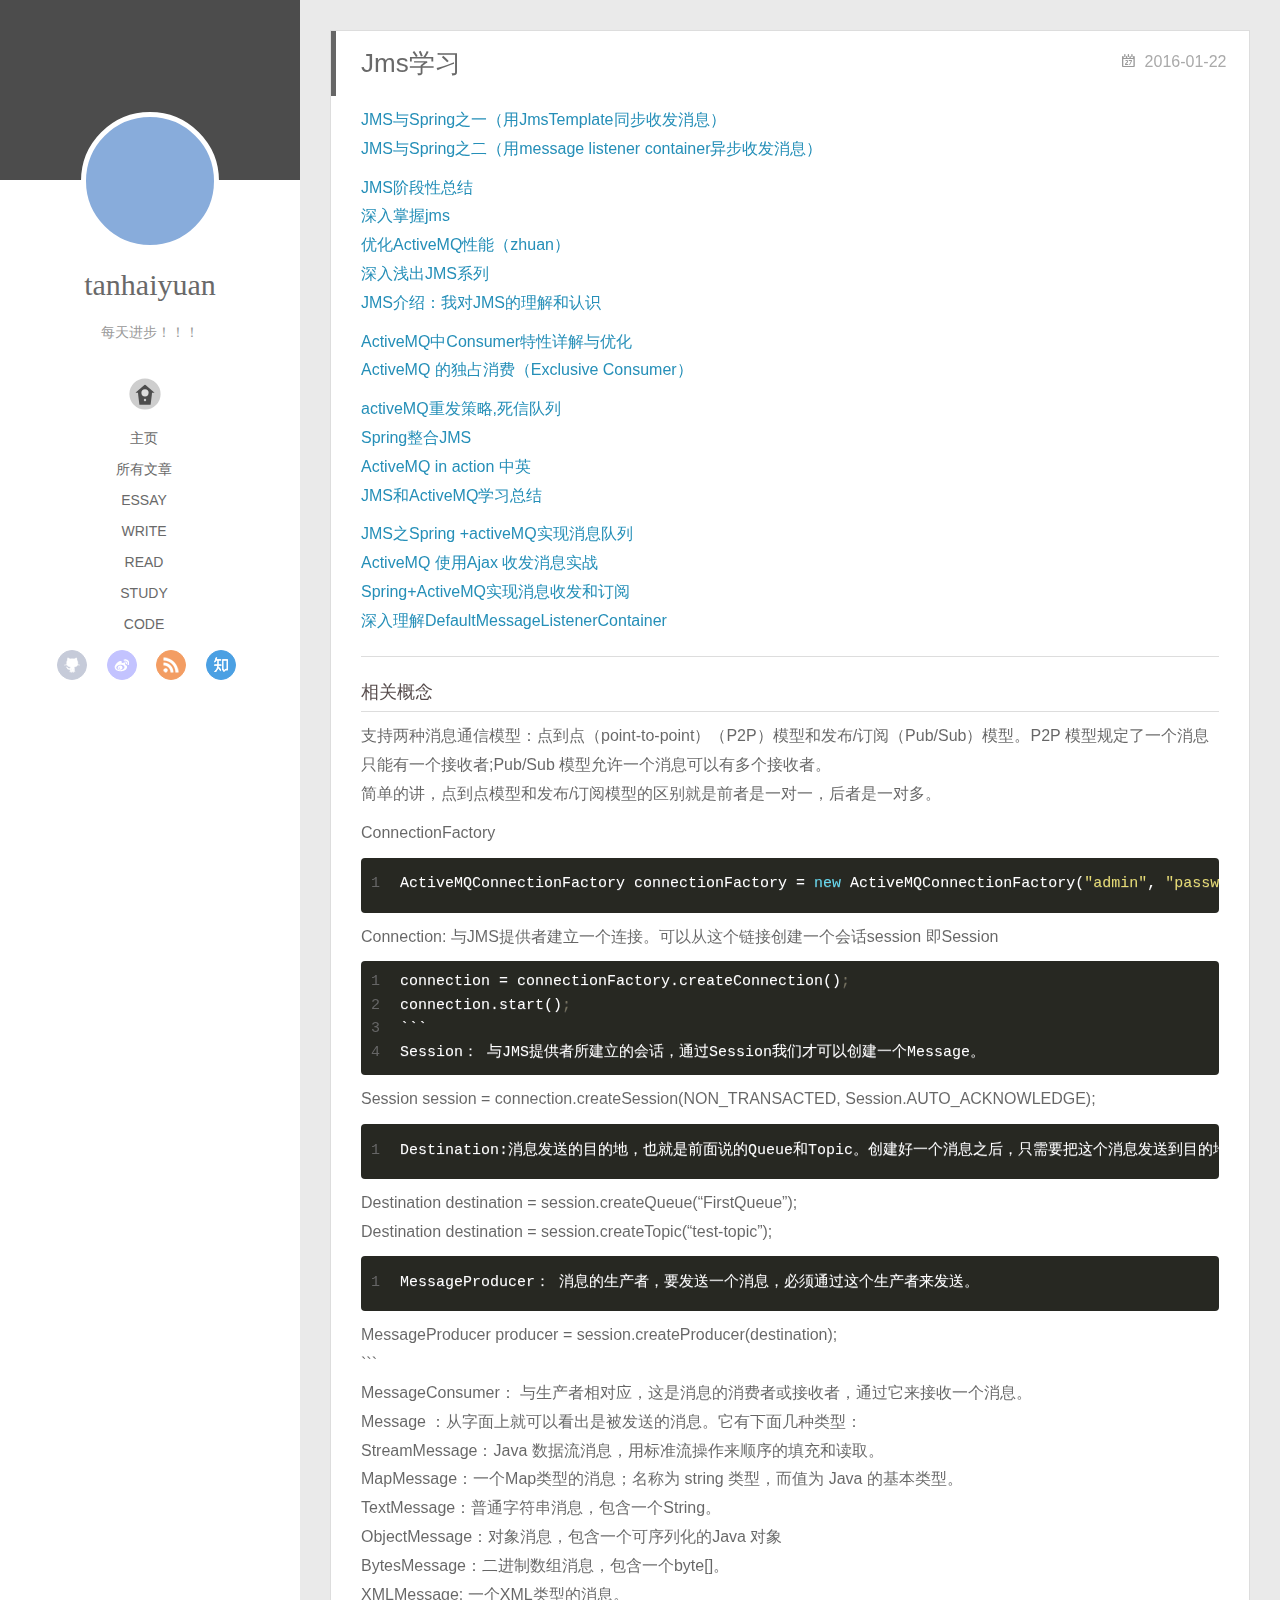
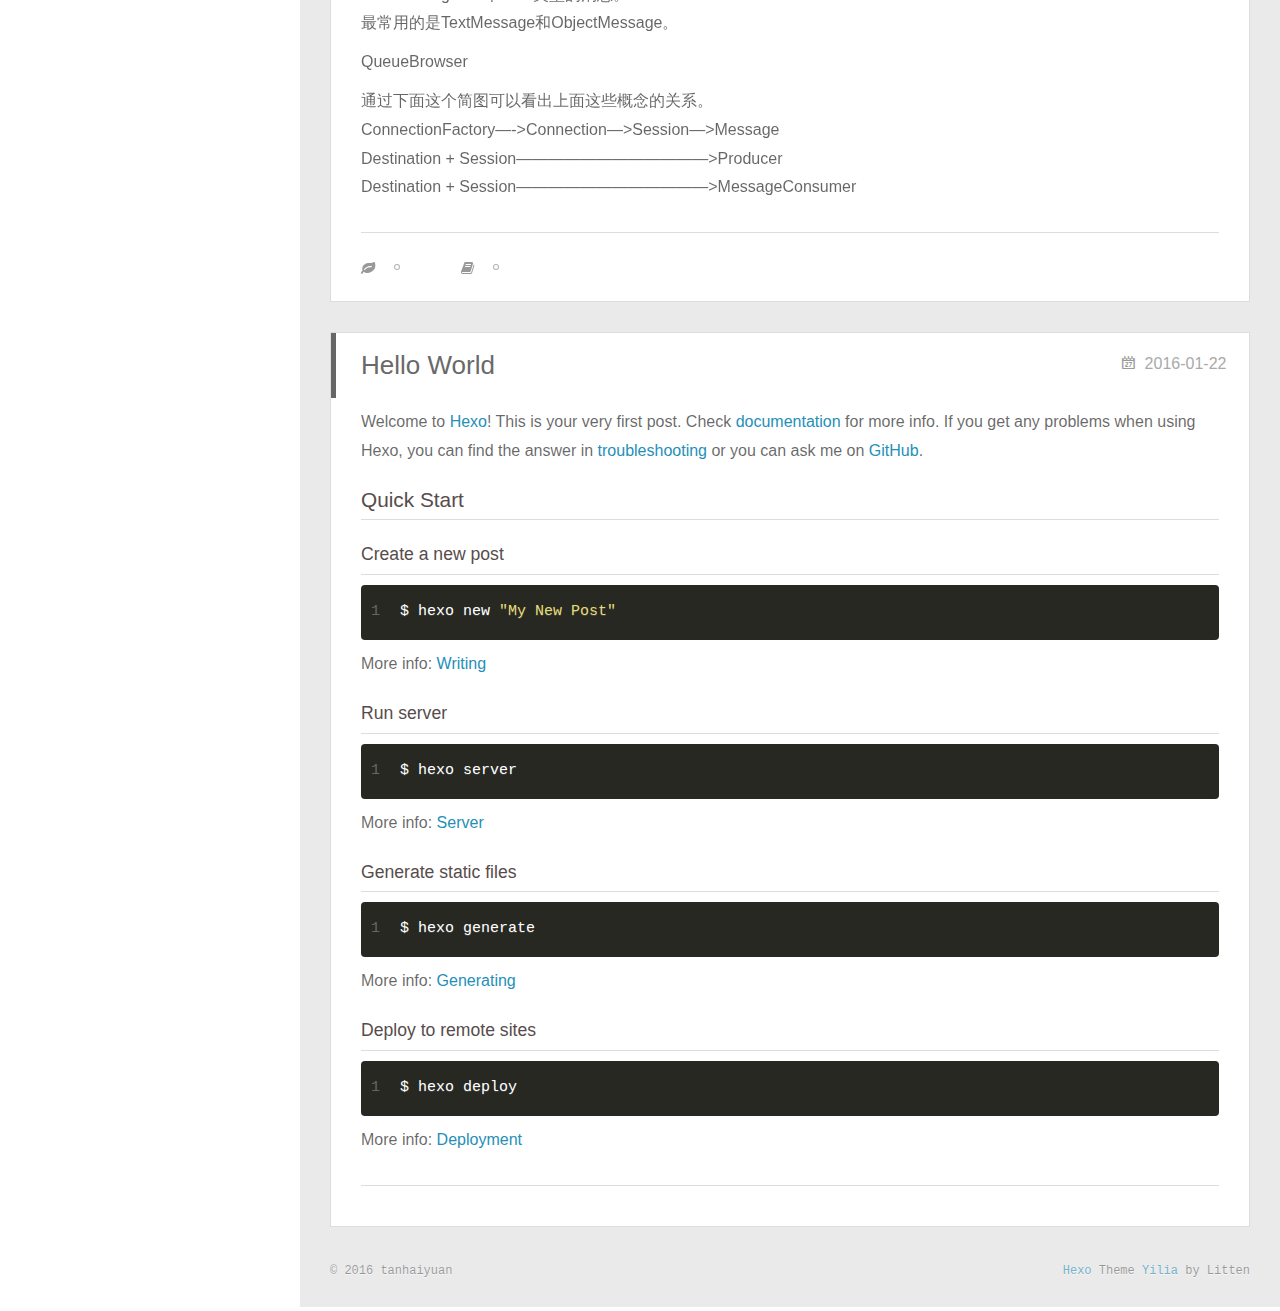
==== commit acbde93e: "Site updated: 2016-01-22 18:42:33" ====
--- a/index.html
+++ b/index.html
@@ -254,8 +254,7 @@
 <p><a href="http://blog.chinaunix.net/uid-16979052-id-4031235.html" target="_blank" rel="external">activeMQ重发策略,死信队列</a><br><a href="http://www.iteye.com/blogs/subjects/springjms" target="_blank" rel="external">Spring整合JMS</a><br><a href="http://www.jack-yin.com/category/coding/translation/activemq-in-action/page/7" target="_blank" rel="external">ActiveMQ in action 中英</a><br><a href="http://www.xuetimes.com/archives/511" target="_blank" rel="external">JMS和ActiveMQ学习总结</a></p>
 <p><a href="http://ihenu.iteye.com/blog/2270078" target="_blank" rel="external">JMS之Spring +activeMQ实现消息队列</a><br><a href="http://jackyin5918.iteye.com/blog/2007422?utm_source=tuicool&amp;utm_medium=referral" target="_blank" rel="external">ActiveMQ 使用Ajax 收发消息实战</a><br><a href="http://blog.csdn.net/linlzk/article/details/13290699" target="_blank" rel="external">Spring+ActiveMQ实现消息收发和订阅</a><br><a href="http://blog.csdn.net/zhaozhenzuo/article/details/7934881" target="_blank" rel="external">深入理解DefaultMessageListenerContainer</a></p>
 <hr>
-<p>###相关概念</p>
-<p>支持两种消息通信模型：点到点（point-to-point）（P2P）模型和发布/订阅（Pub/Sub）模型。P2P 模型规定了一个消息只能有一个接收者;Pub/Sub 模型允许一个消息可以有多个接收者。<br>简单的讲，点到点模型和发布/订阅模型的区别就是前者是一对一，后者是一对多。</p>
+<h3 id="u76F8_u5173_u6982_u5FF5"><a href="#u76F8_u5173_u6982_u5FF5" class="headerlink" title="相关概念"></a>相关概念</h3><p>支持两种消息通信模型：点到点（point-to-point）（P2P）模型和发布/订阅（Pub/Sub）模型。P2P 模型规定了一个消息只能有一个接收者;Pub/Sub 模型允许一个消息可以有多个接收者。<br>简单的讲，点到点模型和发布/订阅模型的区别就是前者是一对一，后者是一对多。</p>
 <p>ConnectionFactory<br><figure class="highlight actionscript"><table><tr><td class="gutter"><pre><span class="line">1</span><br></pre></td><td class="code"><pre><span class="line">ActiveMQConnectionFactory connectionFactory = <span class="keyword">new</span> ActiveMQConnectionFactory(<span class="string">"admin"</span>, <span class="string">"password"</span>, url);</span><br></pre></td></tr></table></figure></p>
 <p>Connection: 与JMS提供者建立一个连接。可以从这个链接创建一个会话session 即Session<br><figure class="highlight autohotkey"><table><tr><td class="gutter"><pre><span class="line">1</span><br><span class="line">2</span><br><span class="line">3</span><br><span class="line">4</span><br></pre></td><td class="code"><pre><span class="line">connection = connectionFactory.createConnection()<span class="comment">;</span></span><br><span class="line">connection.start()<span class="comment">;</span></span><br><span class="line"><span class="escape">``</span><span class="escape">` </span></span><br><span class="line">Session： 与JMS提供者所建立的会话，通过Session我们才可以创建一个Message。</span><br></pre></td></tr></table></figure></p>
 <p> Session session = connection.createSession(NON_TRANSACTED, Session.AUTO_ACKNOWLEDGE);<br><figure class="highlight avrasm"><table><tr><td class="gutter"><pre><span class="line">1</span><br></pre></td><td class="code"><pre><span class="line"><span class="label">Destination:</span>消息发送的目的地，也就是前面说的Queue和Topic。创建好一个消息之后，只需要把这个消息发送到目的地，消息的发送者就可以继续做自己的事情，而不用等待消息被处理完成。至于这个消息什么时候，会被哪个消费者消费，完全取决于消息的接受者。</span><br></pre></td></tr></table></figure></p>
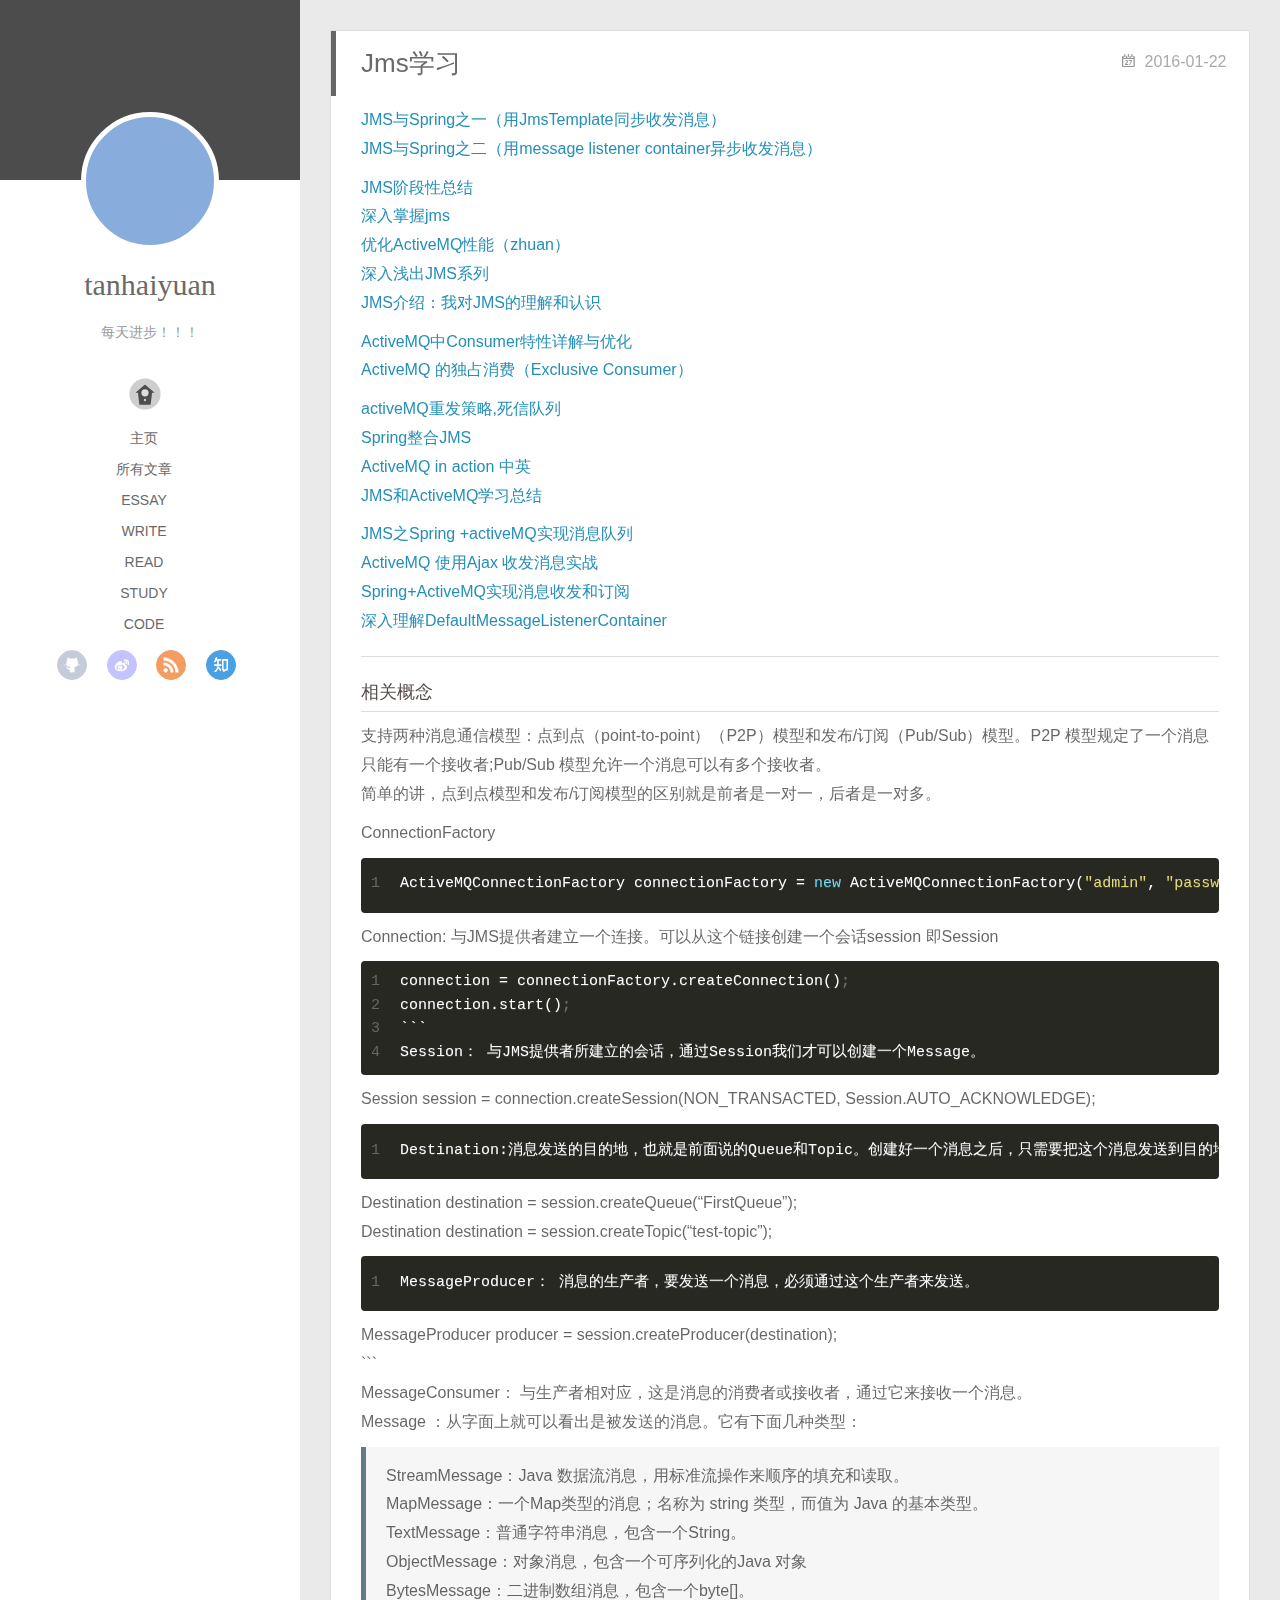
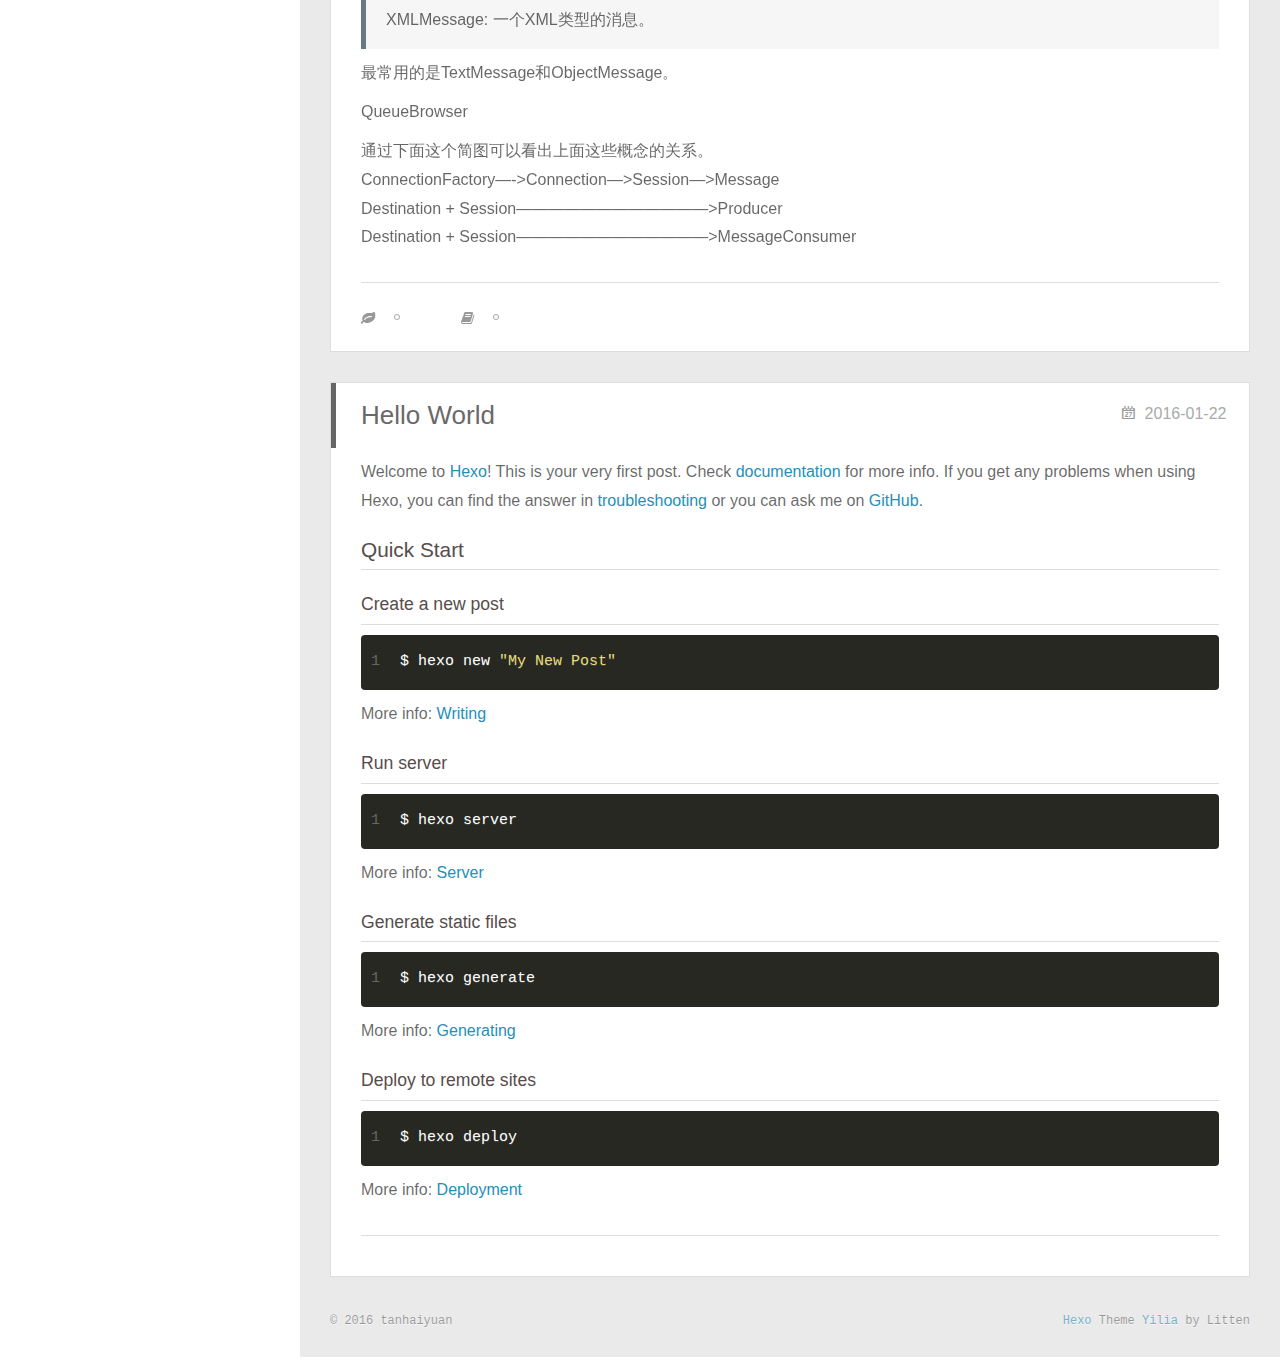
==== commit dda5a82d: "Site updated: 2016-01-22 18:47:23" ====
--- a/index.html
+++ b/index.html
@@ -257,9 +257,13 @@
 <h3 id="u76F8_u5173_u6982_u5FF5"><a href="#u76F8_u5173_u6982_u5FF5" class="headerlink" title="相关概念"></a>相关概念</h3><p>支持两种消息通信模型：点到点（point-to-point）（P2P）模型和发布/订阅（Pub/Sub）模型。P2P 模型规定了一个消息只能有一个接收者;Pub/Sub 模型允许一个消息可以有多个接收者。<br>简单的讲，点到点模型和发布/订阅模型的区别就是前者是一对一，后者是一对多。</p>
 <p>ConnectionFactory<br><figure class="highlight actionscript"><table><tr><td class="gutter"><pre><span class="line">1</span><br></pre></td><td class="code"><pre><span class="line">ActiveMQConnectionFactory connectionFactory = <span class="keyword">new</span> ActiveMQConnectionFactory(<span class="string">"admin"</span>, <span class="string">"password"</span>, url);</span><br></pre></td></tr></table></figure></p>
 <p>Connection: 与JMS提供者建立一个连接。可以从这个链接创建一个会话session 即Session<br><figure class="highlight autohotkey"><table><tr><td class="gutter"><pre><span class="line">1</span><br><span class="line">2</span><br><span class="line">3</span><br><span class="line">4</span><br></pre></td><td class="code"><pre><span class="line">connection = connectionFactory.createConnection()<span class="comment">;</span></span><br><span class="line">connection.start()<span class="comment">;</span></span><br><span class="line"><span class="escape">``</span><span class="escape">` </span></span><br><span class="line">Session： 与JMS提供者所建立的会话，通过Session我们才可以创建一个Message。</span><br></pre></td></tr></table></figure></p>
-<p> Session session = connection.createSession(NON_TRANSACTED, Session.AUTO_ACKNOWLEDGE);<br><figure class="highlight avrasm"><table><tr><td class="gutter"><pre><span class="line">1</span><br></pre></td><td class="code"><pre><span class="line"><span class="label">Destination:</span>消息发送的目的地，也就是前面说的Queue和Topic。创建好一个消息之后，只需要把这个消息发送到目的地，消息的发送者就可以继续做自己的事情，而不用等待消息被处理完成。至于这个消息什么时候，会被哪个消费者消费，完全取决于消息的接受者。</span><br></pre></td></tr></table></figure></p>
+<p>Session session = connection.createSession(NON_TRANSACTED, Session.AUTO_ACKNOWLEDGE);<br><figure class="highlight avrasm"><table><tr><td class="gutter"><pre><span class="line">1</span><br></pre></td><td class="code"><pre><span class="line"><span class="label">Destination:</span>消息发送的目的地，也就是前面说的Queue和Topic。创建好一个消息之后，只需要把这个消息发送到目的地，消息的发送者就可以继续做自己的事情，而不用等待消息被处理完成。至于这个消息什么时候，会被哪个消费者消费，完全取决于消息的接受者。</span><br></pre></td></tr></table></figure></p>
 <p>Destination destination = session.createQueue(“FirstQueue”);<br>Destination destination = session.createTopic(“test-topic”);<br><figure class="highlight"><table><tr><td class="gutter"><pre><span class="line">1</span><br></pre></td><td class="code"><pre><span class="line">MessageProducer： 消息的生产者，要发送一个消息，必须通过这个生产者来发送。</span><br></pre></td></tr></table></figure></p>
-<p> MessageProducer producer = session.createProducer(destination);<br>```<br>MessageConsumer： 与生产者相对应，这是消息的消费者或接收者，通过它来接收一个消息。<br>Message ：从字面上就可以看出是被发送的消息。它有下面几种类型：<br>        StreamMessage：Java 数据流消息，用标准流操作来顺序的填充和读取。<br>        MapMessage：一个Map类型的消息；名称为 string 类型，而值为 Java 的基本类型。<br>        TextMessage：普通字符串消息，包含一个String。<br>        ObjectMessage：对象消息，包含一个可序列化的Java 对象<br>        BytesMessage：二进制数组消息，包含一个byte[]。<br>        XMLMessage:  一个XML类型的消息。<br>    最常用的是TextMessage和ObjectMessage。</p>
+<p> MessageProducer producer = session.createProducer(destination);<br>```<br>MessageConsumer： 与生产者相对应，这是消息的消费者或接收者，通过它来接收一个消息。<br>Message ：从字面上就可以看出是被发送的消息。它有下面几种类型：</p>
+<blockquote>
+<p>StreamMessage：Java 数据流消息，用标准流操作来顺序的填充和读取。<br>MapMessage：一个Map类型的消息；名称为 string 类型，而值为 Java 的基本类型。<br>TextMessage：普通字符串消息，包含一个String。<br>ObjectMessage：对象消息，包含一个可序列化的Java 对象<br>BytesMessage：二进制数组消息，包含一个byte[]。<br>XMLMessage:  一个XML类型的消息。</p>
+</blockquote>
+<p>最常用的是TextMessage和ObjectMessage。</p>
 <p>QueueBrowser</p>
 <p> 通过下面这个简图可以看出上面这些概念的关系。<br>  ConnectionFactory—-&gt;Connection—&gt;Session—&gt;Message<br>  Destination + Session————————————&gt;Producer<br>  Destination + Session————————————&gt;MessageConsumer </p>
 
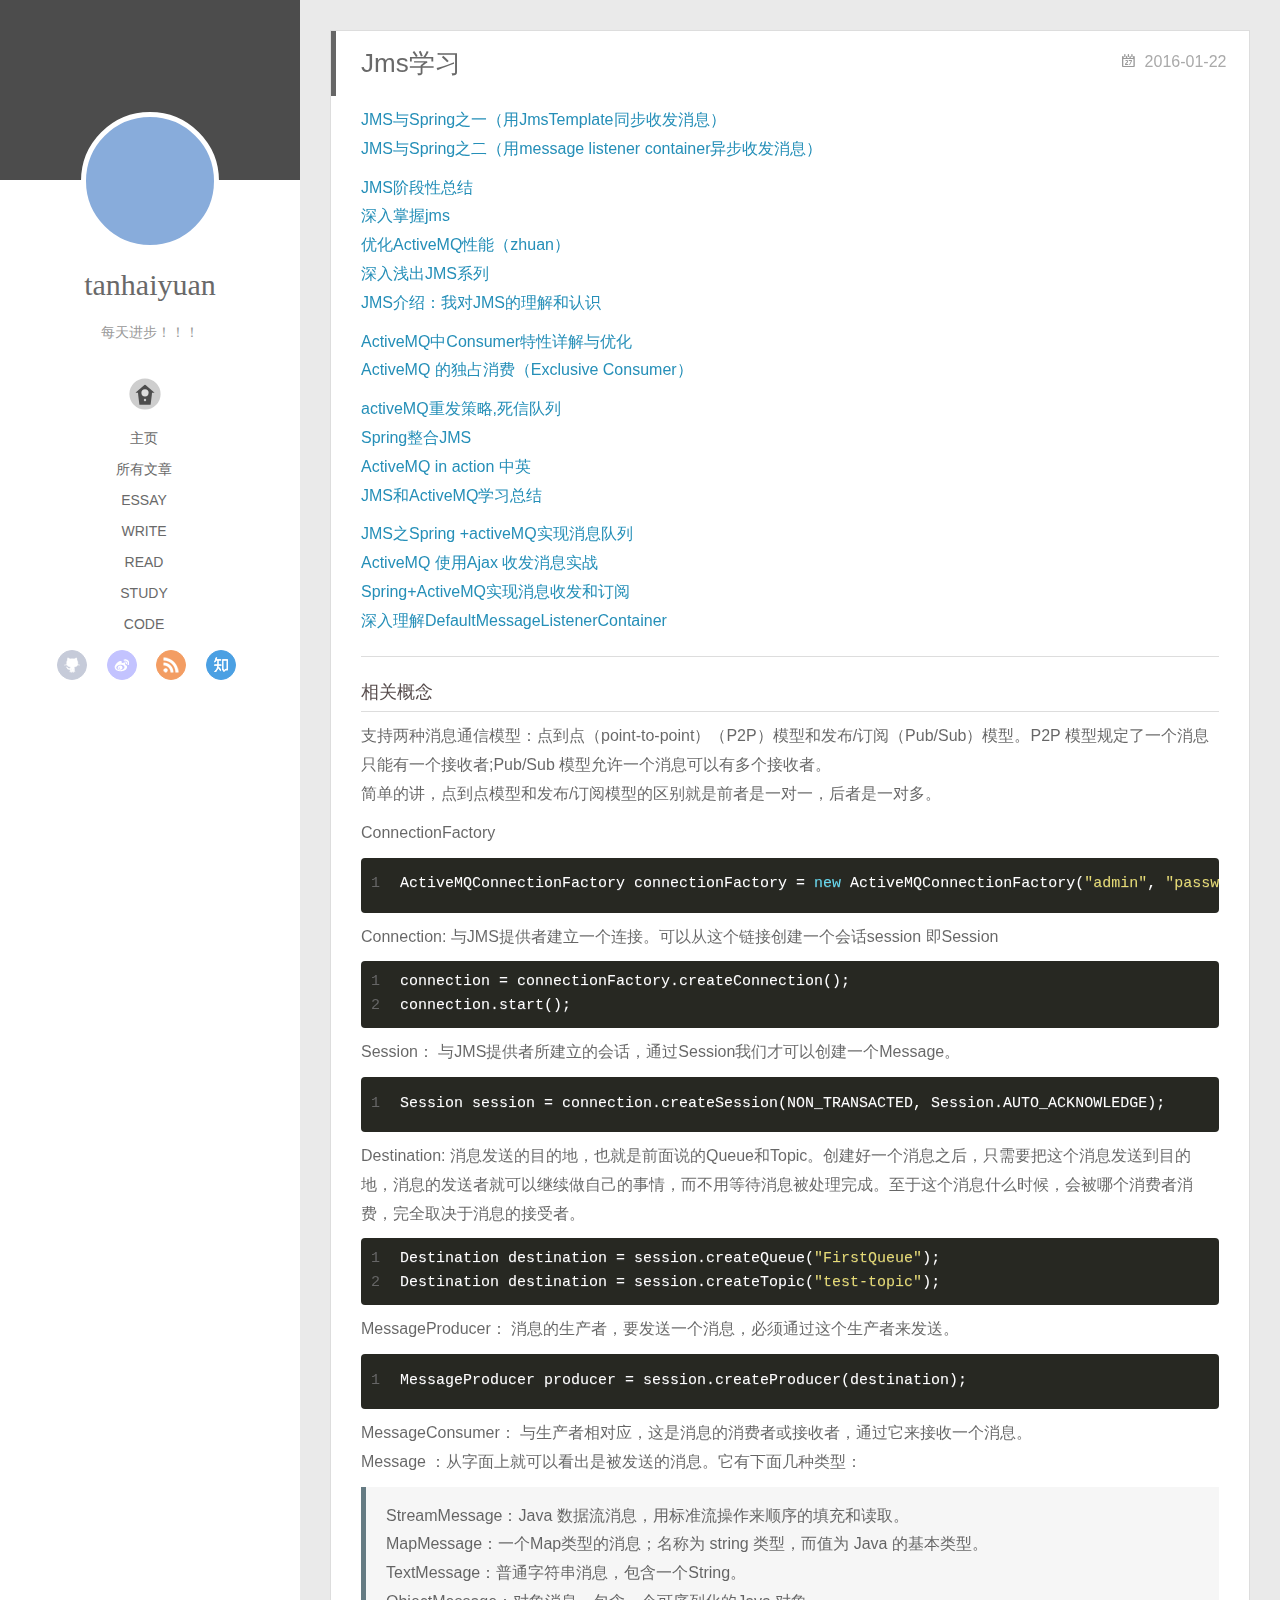
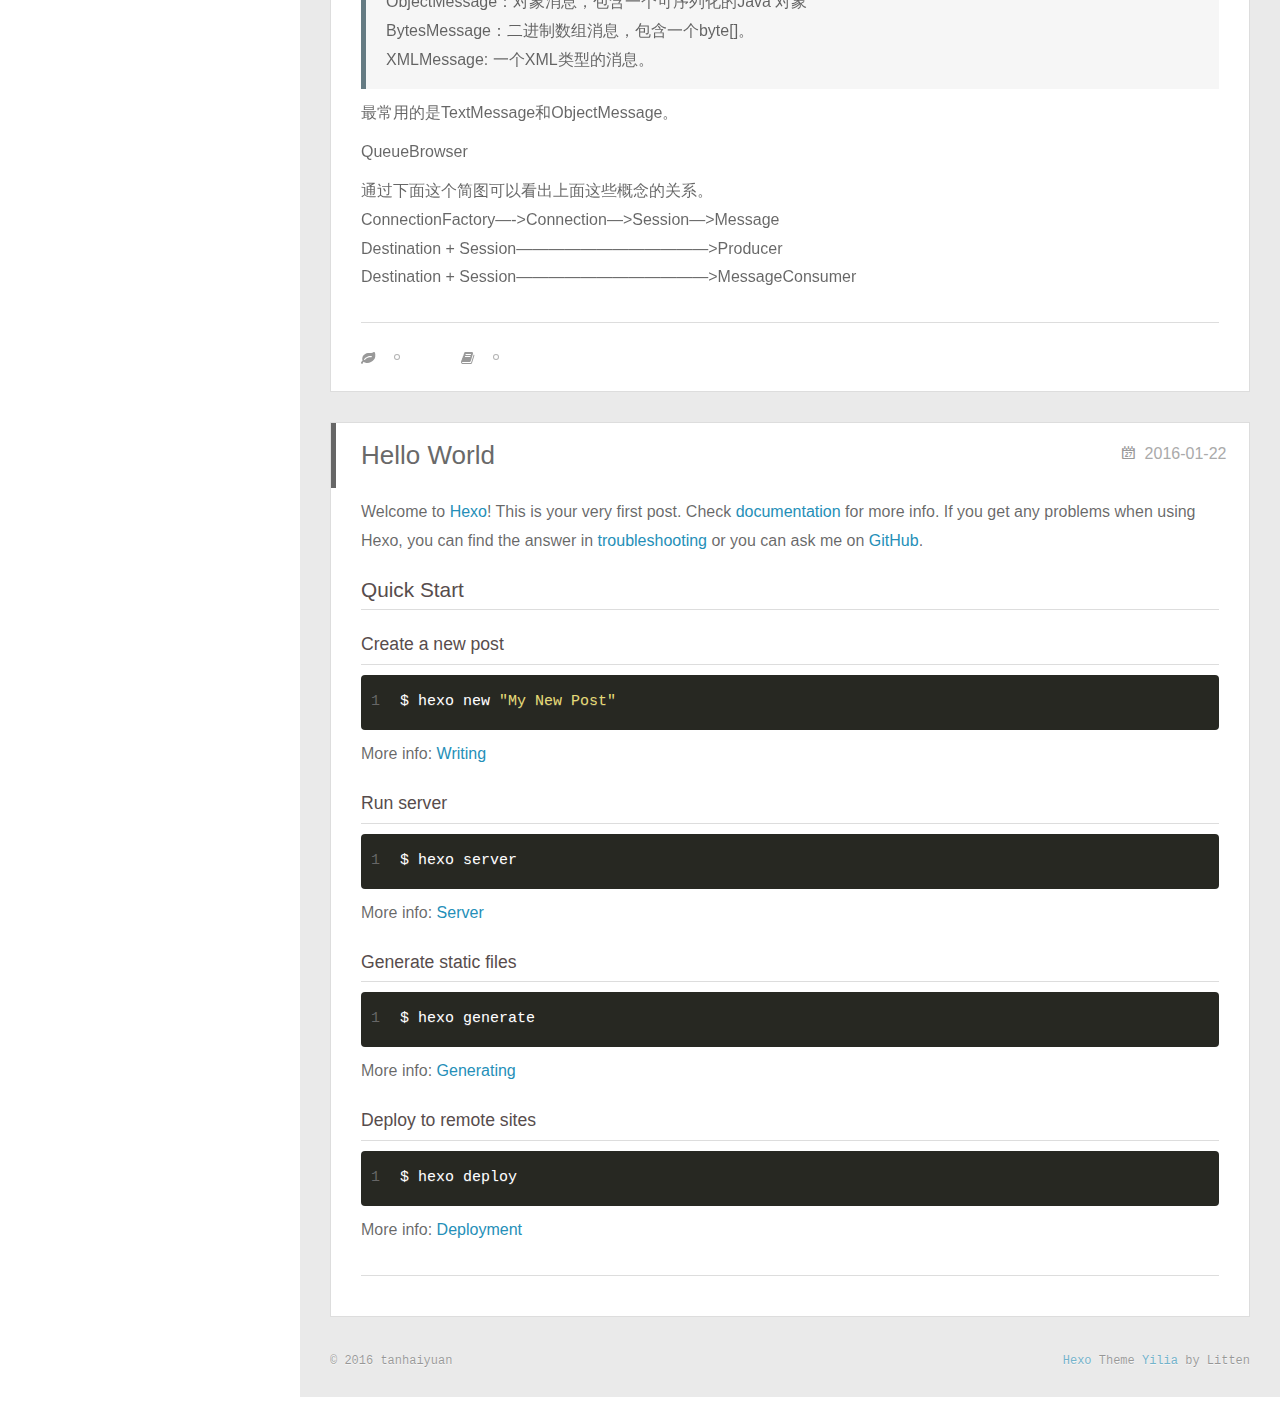
==== commit 5854063c: "Site updated: 2016-01-22 19:18:31" ====
--- a/index.html
+++ b/index.html
@@ -255,11 +255,13 @@
 <p><a href="http://ihenu.iteye.com/blog/2270078" target="_blank" rel="external">JMS之Spring +activeMQ实现消息队列</a><br><a href="http://jackyin5918.iteye.com/blog/2007422?utm_source=tuicool&amp;utm_medium=referral" target="_blank" rel="external">ActiveMQ 使用Ajax 收发消息实战</a><br><a href="http://blog.csdn.net/linlzk/article/details/13290699" target="_blank" rel="external">Spring+ActiveMQ实现消息收发和订阅</a><br><a href="http://blog.csdn.net/zhaozhenzuo/article/details/7934881" target="_blank" rel="external">深入理解DefaultMessageListenerContainer</a></p>
 <hr>
 <h3 id="u76F8_u5173_u6982_u5FF5"><a href="#u76F8_u5173_u6982_u5FF5" class="headerlink" title="相关概念"></a>相关概念</h3><p>支持两种消息通信模型：点到点（point-to-point）（P2P）模型和发布/订阅（Pub/Sub）模型。P2P 模型规定了一个消息只能有一个接收者;Pub/Sub 模型允许一个消息可以有多个接收者。<br>简单的讲，点到点模型和发布/订阅模型的区别就是前者是一对一，后者是一对多。</p>
-<p>ConnectionFactory<br><figure class="highlight actionscript"><table><tr><td class="gutter"><pre><span class="line">1</span><br></pre></td><td class="code"><pre><span class="line">ActiveMQConnectionFactory connectionFactory = <span class="keyword">new</span> ActiveMQConnectionFactory(<span class="string">"admin"</span>, <span class="string">"password"</span>, url);</span><br></pre></td></tr></table></figure></p>
-<p>Connection: 与JMS提供者建立一个连接。可以从这个链接创建一个会话session 即Session<br><figure class="highlight autohotkey"><table><tr><td class="gutter"><pre><span class="line">1</span><br><span class="line">2</span><br><span class="line">3</span><br><span class="line">4</span><br></pre></td><td class="code"><pre><span class="line">connection = connectionFactory.createConnection()<span class="comment">;</span></span><br><span class="line">connection.start()<span class="comment">;</span></span><br><span class="line"><span class="escape">``</span><span class="escape">` </span></span><br><span class="line">Session： 与JMS提供者所建立的会话，通过Session我们才可以创建一个Message。</span><br></pre></td></tr></table></figure></p>
-<p>Session session = connection.createSession(NON_TRANSACTED, Session.AUTO_ACKNOWLEDGE);<br><figure class="highlight avrasm"><table><tr><td class="gutter"><pre><span class="line">1</span><br></pre></td><td class="code"><pre><span class="line"><span class="label">Destination:</span>消息发送的目的地，也就是前面说的Queue和Topic。创建好一个消息之后，只需要把这个消息发送到目的地，消息的发送者就可以继续做自己的事情，而不用等待消息被处理完成。至于这个消息什么时候，会被哪个消费者消费，完全取决于消息的接受者。</span><br></pre></td></tr></table></figure></p>
-<p>Destination destination = session.createQueue(“FirstQueue”);<br>Destination destination = session.createTopic(“test-topic”);<br><figure class="highlight"><table><tr><td class="gutter"><pre><span class="line">1</span><br></pre></td><td class="code"><pre><span class="line">MessageProducer： 消息的生产者，要发送一个消息，必须通过这个生产者来发送。</span><br></pre></td></tr></table></figure></p>
-<p> MessageProducer producer = session.createProducer(destination);<br>```<br>MessageConsumer： 与生产者相对应，这是消息的消费者或接收者，通过它来接收一个消息。<br>Message ：从字面上就可以看出是被发送的消息。它有下面几种类型：</p>
+<p>ConnectionFactory</p>
+<figure class="highlight java"><table><tr><td class="gutter"><pre><span class="line">1</span><br></pre></td><td class="code"><pre><span class="line">ActiveMQConnectionFactory connectionFactory = <span class="keyword">new</span> ActiveMQConnectionFactory(<span class="string">"admin"</span>, <span class="string">"password"</span>, url);</span><br></pre></td></tr></table></figure>
+<p>Connection: 与JMS提供者建立一个连接。可以从这个链接创建一个会话session 即Session<br><figure class="highlight java"><table><tr><td class="gutter"><pre><span class="line">1</span><br><span class="line">2</span><br></pre></td><td class="code"><pre><span class="line">connection = connectionFactory.createConnection();</span><br><span class="line">connection.start();</span><br></pre></td></tr></table></figure></p>
+<p>Session： 与JMS提供者所建立的会话，通过Session我们才可以创建一个Message。<br><figure class="highlight java"><table><tr><td class="gutter"><pre><span class="line">1</span><br></pre></td><td class="code"><pre><span class="line">Session session = connection.createSession(NON_TRANSACTED, Session.AUTO_ACKNOWLEDGE);</span><br></pre></td></tr></table></figure></p>
+<p>Destination: 消息发送的目的地，也就是前面说的Queue和Topic。创建好一个消息之后，只需要把这个消息发送到目的地，消息的发送者就可以继续做自己的事情，而不用等待消息被处理完成。至于这个消息什么时候，会被哪个消费者消费，完全取决于消息的接受者。<br><figure class="highlight java"><table><tr><td class="gutter"><pre><span class="line">1</span><br><span class="line">2</span><br></pre></td><td class="code"><pre><span class="line">Destination destination = session.createQueue(<span class="string">"FirstQueue"</span>);</span><br><span class="line">Destination destination = session.createTopic(<span class="string">"test-topic"</span>);</span><br></pre></td></tr></table></figure></p>
+<p>MessageProducer： 消息的生产者，要发送一个消息，必须通过这个生产者来发送。<br><figure class="highlight java"><table><tr><td class="gutter"><pre><span class="line">1</span><br></pre></td><td class="code"><pre><span class="line">MessageProducer producer = session.createProducer(destination);</span><br></pre></td></tr></table></figure></p>
+<p>MessageConsumer： 与生产者相对应，这是消息的消费者或接收者，通过它来接收一个消息。<br>Message ：从字面上就可以看出是被发送的消息。它有下面几种类型：</p>
 <blockquote>
 <p>StreamMessage：Java 数据流消息，用标准流操作来顺序的填充和读取。<br>MapMessage：一个Map类型的消息；名称为 string 类型，而值为 Java 的基本类型。<br>TextMessage：普通字符串消息，包含一个String。<br>ObjectMessage：对象消息，包含一个可序列化的Java 对象<br>BytesMessage：二进制数组消息，包含一个byte[]。<br>XMLMessage:  一个XML类型的消息。</p>
 </blockquote>
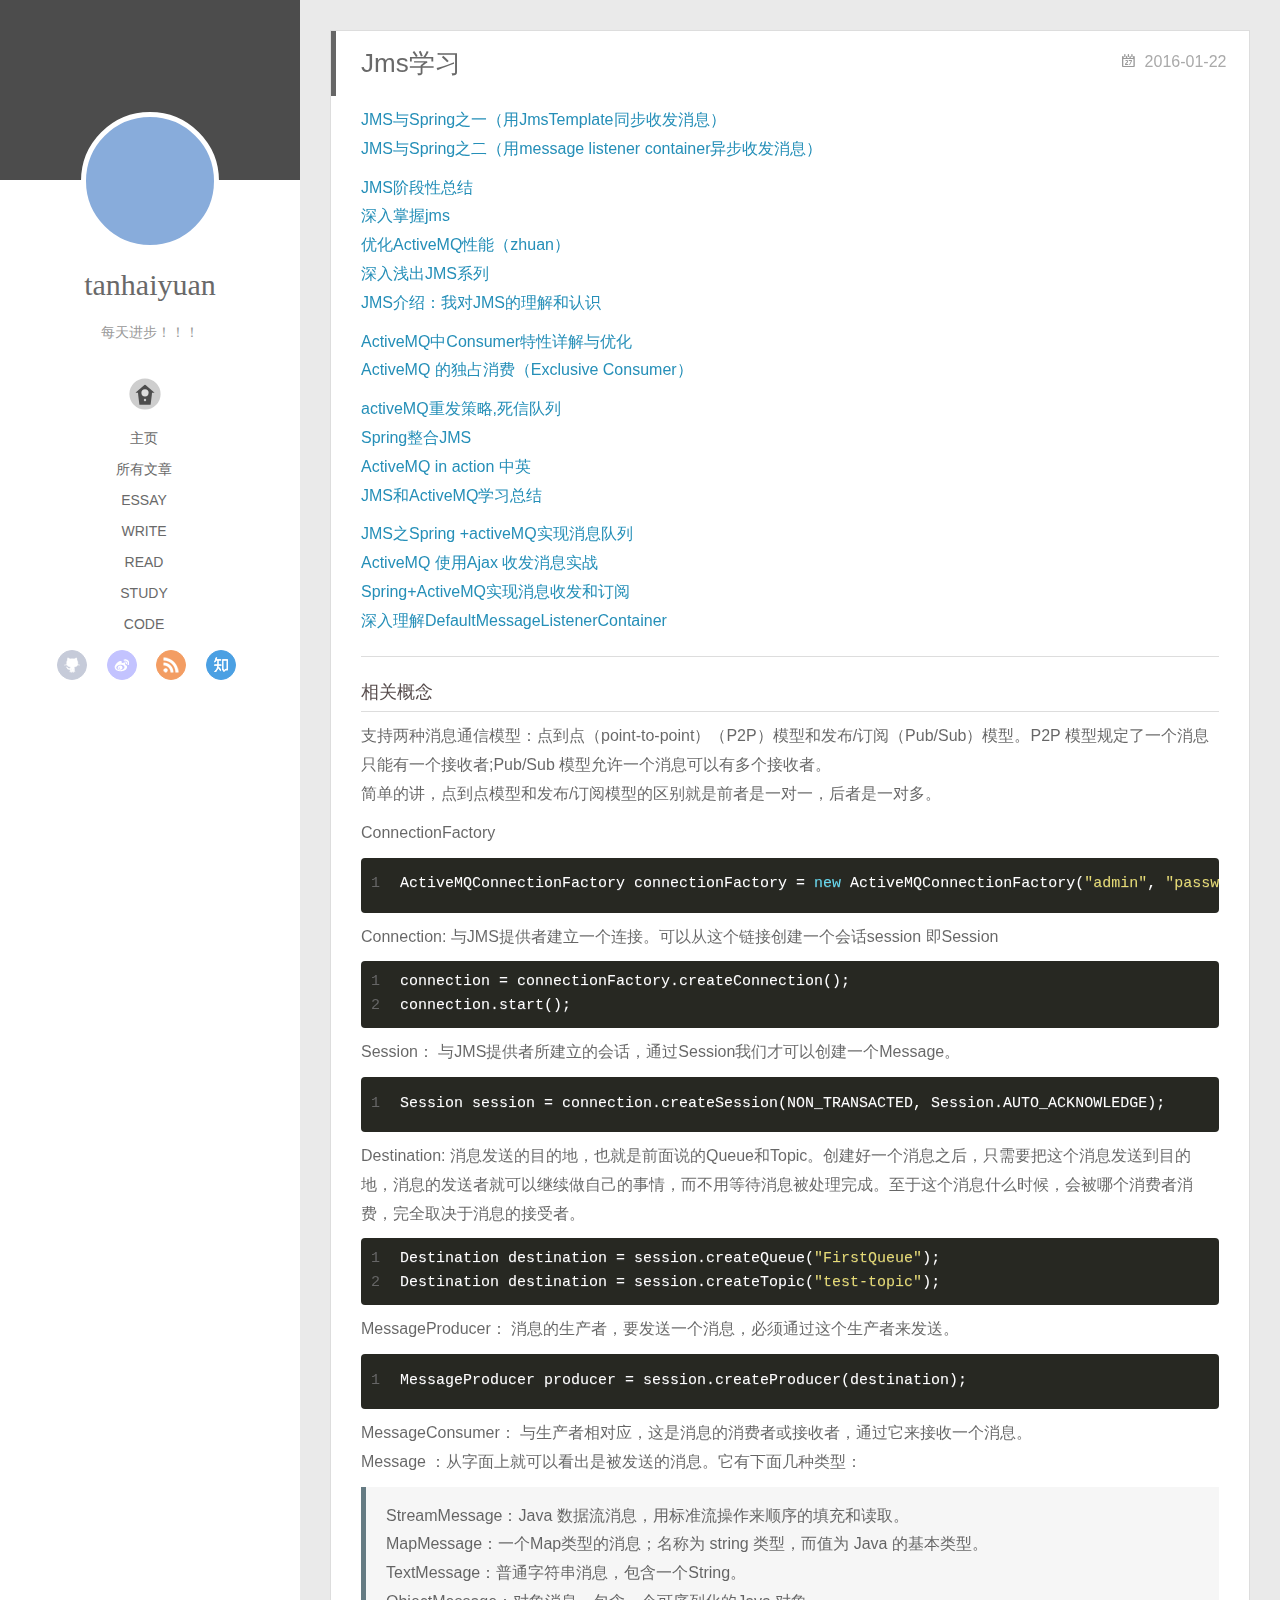
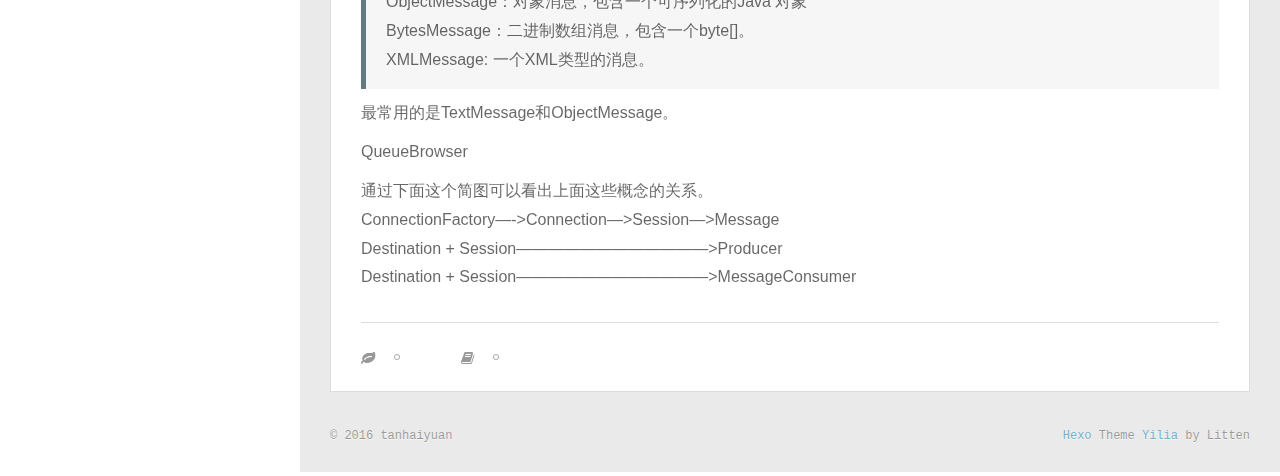
==== commit 96f78072: "Site updated: 2016-01-22 19:23:21" ====
--- a/index.html
+++ b/index.html
@@ -302,67 +302,6 @@
 
 
   
-    <article id="post-hello-world" class="article article-type-post" itemscope itemprop="blogPost">
-  
-    <div class="article-meta">
-      <a href="/2016/01/22/hello-world/" class="article-date">
-  	<time datetime="2016-01-22T10:10:33.250Z" itemprop="datePublished">2016-01-22</time>
-</a>
-    </div>
-  
-  <div class="article-inner">
-    
-      <input type="hidden" class="isFancy" />
-    
-    
-      <header class="article-header">
-        
-  
-    <h1 itemprop="name">
-      <a class="article-title" href="/2016/01/22/hello-world/">Hello World</a>
-    </h1>
-  
-
-      </header>
-      
-    
-    <div class="article-entry" itemprop="articleBody">
-      
-        <p>Welcome to <a href="http://hexo.io/" target="_blank" rel="external">Hexo</a>! This is your very first post. Check <a href="http://hexo.io/docs/" target="_blank" rel="external">documentation</a> for more info. If you get any problems when using Hexo, you can find the answer in <a href="http://hexo.io/docs/troubleshooting.html" target="_blank" rel="external">troubleshooting</a> or you can ask me on <a href="https://github.com/hexojs/hexo/issues" target="_blank" rel="external">GitHub</a>.</p>
-<h2 id="Quick_Start"><a href="#Quick_Start" class="headerlink" title="Quick Start"></a>Quick Start</h2><h3 id="Create_a_new_post"><a href="#Create_a_new_post" class="headerlink" title="Create a new post"></a>Create a new post</h3><figure class="highlight bash"><table><tr><td class="gutter"><pre><span class="line">1</span><br></pre></td><td class="code"><pre><span class="line">$ hexo new <span class="string">"My New Post"</span></span><br></pre></td></tr></table></figure>
-<p>More info: <a href="http://hexo.io/docs/writing.html" target="_blank" rel="external">Writing</a></p>
-<h3 id="Run_server"><a href="#Run_server" class="headerlink" title="Run server"></a>Run server</h3><figure class="highlight bash"><table><tr><td class="gutter"><pre><span class="line">1</span><br></pre></td><td class="code"><pre><span class="line">$ hexo server</span><br></pre></td></tr></table></figure>
-<p>More info: <a href="http://hexo.io/docs/server.html" target="_blank" rel="external">Server</a></p>
-<h3 id="Generate_static_files"><a href="#Generate_static_files" class="headerlink" title="Generate static files"></a>Generate static files</h3><figure class="highlight bash"><table><tr><td class="gutter"><pre><span class="line">1</span><br></pre></td><td class="code"><pre><span class="line">$ hexo generate</span><br></pre></td></tr></table></figure>
-<p>More info: <a href="http://hexo.io/docs/generating.html" target="_blank" rel="external">Generating</a></p>
-<h3 id="Deploy_to_remote_sites"><a href="#Deploy_to_remote_sites" class="headerlink" title="Deploy to remote sites"></a>Deploy to remote sites</h3><figure class="highlight bash"><table><tr><td class="gutter"><pre><span class="line">1</span><br></pre></td><td class="code"><pre><span class="line">$ hexo deploy</span><br></pre></td></tr></table></figure>
-<p>More info: <a href="http://hexo.io/docs/deployment.html" target="_blank" rel="external">Deployment</a></p>
-
-      
-    </div>
-    
-    <div class="article-info article-info-index">
-      
-      
-      
-
-      
-      <div class="clearfix"></div>
-    </div>
-    
-  </div>
-  
-</article>
-
-
-
-
-
-
-
-
-
-  
   
 </div>
       <footer id="footer">
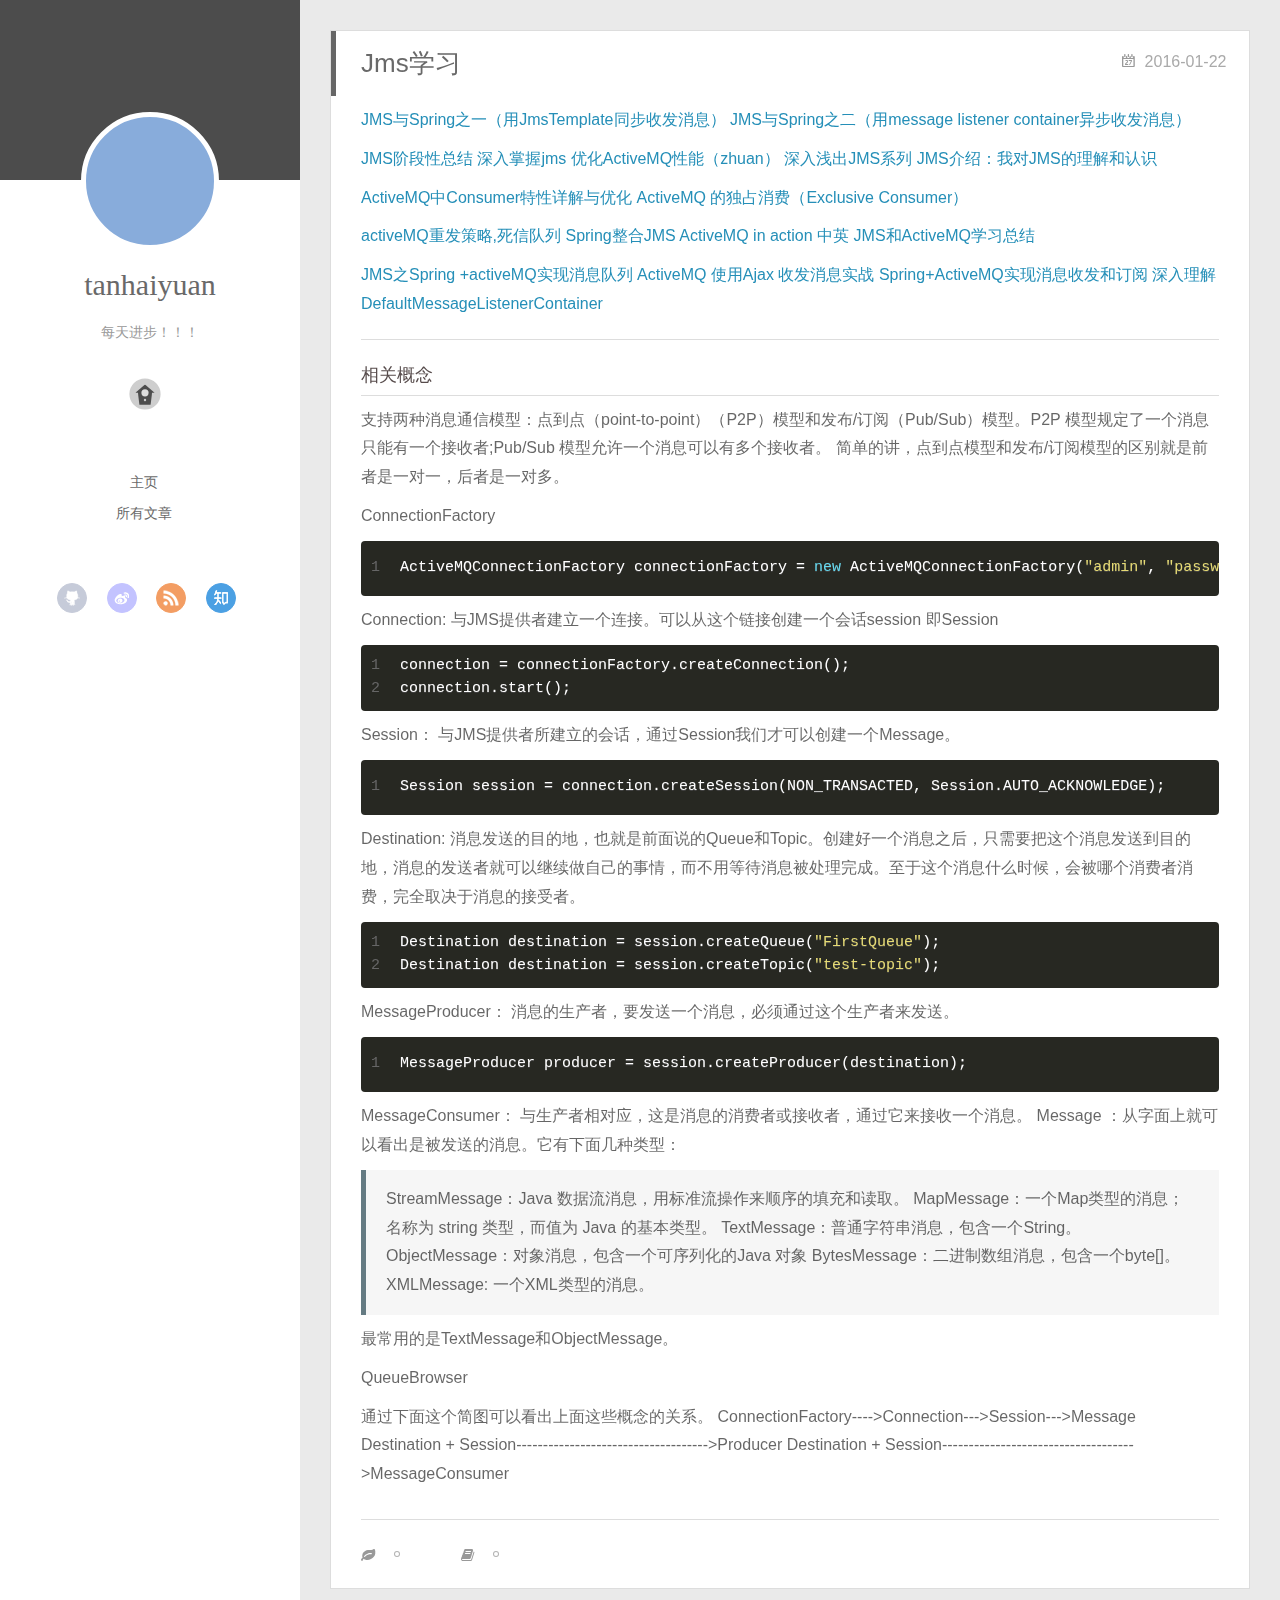
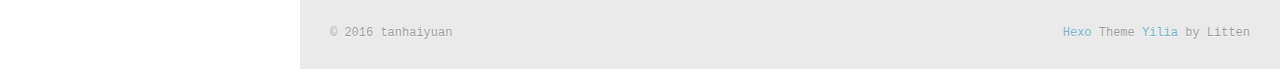
==== commit 09110735: "Site updated: 2016-01-23 09:42:04" ====
--- a/index.html
+++ b/index.html
@@ -95,16 +95,6 @@
 							<li><a href="/">主页</a></li>
 				        
 							<li><a href="/archives">所有文章</a></li>
-				        
-							<li><a href="/categories/随笔">essay</a></li>
-				        
-							<li><a href="/categories/写作">write</a></li>
-				        
-							<li><a href="/categories/阅读">read</a></li>
-				        
-							<li><a href="/categories/学习">study</a></li>
-				        
-							<li><a href="/categories/编程">code</a></li>
 				        
 						</ul>
 					</nav>
@@ -190,16 +180,6 @@
 		        
 					<li><a href="/archives">所有文章</a></li>
 		        
-					<li><a href="/categories/随笔">essay</a></li>
-		        
-					<li><a href="/categories/写作">write</a></li>
-		        
-					<li><a href="/categories/阅读">read</a></li>
-		        
-					<li><a href="/categories/学习">study</a></li>
-		        
-					<li><a href="/categories/编程">code</a></li>
-		        
 		        <div class="clearfix"></div>
 				</ul>
 			</nav>
@@ -248,26 +228,53 @@
     
     <div class="article-entry" itemprop="articleBody">
       
-        <p><a href="http://blog.csdn.net/moonsheep_liu/article/details/6683190" target="_blank" rel="external"> JMS与Spring之一（用JmsTemplate同步收发消息）</a><br><a href="http://blog.csdn.net/moonsheep_liu/article/details/6684948" target="_blank" rel="external"> JMS与Spring之二（用message listener container异步收发消息）</a></p>
-<p><a href="http://mikecoder.net/?post=85" target="_blank" rel="external">JMS阶段性总结</a><br><a href="http://m635674608.iteye.com/blog/2152950" target="_blank" rel="external">深入掌握jms</a><br><a href="http://m635674608.iteye.com/blog/2152567" target="_blank" rel="external">优化ActiveMQ性能（zhuan）</a><br><a href="http://blog.csdn.net/jiuqiyuliang/article/category/5617711" target="_blank" rel="external"> 深入浅出JMS系列</a><br><a href="http://setting.iteye.com/blog/1097767/" target="_blank" rel="external">JMS介绍：我对JMS的理解和认识</a></p>
-<p><a href="http://shift-alt-ctrl.iteye.com/blog/2035321" target="_blank" rel="external">ActiveMQ中Consumer特性详解与优化</a><br><a href="http://blog.csdn.net/czp11210/article/details/8837901" target="_blank" rel="external"> ActiveMQ 的独占消费（Exclusive Consumer）</a></p>
-<p><a href="http://blog.chinaunix.net/uid-16979052-id-4031235.html" target="_blank" rel="external">activeMQ重发策略,死信队列</a><br><a href="http://www.iteye.com/blogs/subjects/springjms" target="_blank" rel="external">Spring整合JMS</a><br><a href="http://www.jack-yin.com/category/coding/translation/activemq-in-action/page/7" target="_blank" rel="external">ActiveMQ in action 中英</a><br><a href="http://www.xuetimes.com/archives/511" target="_blank" rel="external">JMS和ActiveMQ学习总结</a></p>
-<p><a href="http://ihenu.iteye.com/blog/2270078" target="_blank" rel="external">JMS之Spring +activeMQ实现消息队列</a><br><a href="http://jackyin5918.iteye.com/blog/2007422?utm_source=tuicool&amp;utm_medium=referral" target="_blank" rel="external">ActiveMQ 使用Ajax 收发消息实战</a><br><a href="http://blog.csdn.net/linlzk/article/details/13290699" target="_blank" rel="external">Spring+ActiveMQ实现消息收发和订阅</a><br><a href="http://blog.csdn.net/zhaozhenzuo/article/details/7934881" target="_blank" rel="external">深入理解DefaultMessageListenerContainer</a></p>
+        <p><a href="http://blog.csdn.net/moonsheep_liu/article/details/6683190" target="_blank" rel="external"> JMS与Spring之一（用JmsTemplate同步收发消息）</a>
+<a href="http://blog.csdn.net/moonsheep_liu/article/details/6684948" target="_blank" rel="external"> JMS与Spring之二（用message listener container异步收发消息）</a></p>
+<p><a href="http://mikecoder.net/?post=85" target="_blank" rel="external">JMS阶段性总结</a>
+<a href="http://m635674608.iteye.com/blog/2152950" target="_blank" rel="external">深入掌握jms</a>
+<a href="http://m635674608.iteye.com/blog/2152567" target="_blank" rel="external">优化ActiveMQ性能（zhuan）</a>
+<a href="http://blog.csdn.net/jiuqiyuliang/article/category/5617711" target="_blank" rel="external"> 深入浅出JMS系列</a>
+<a href="http://setting.iteye.com/blog/1097767/" target="_blank" rel="external">JMS介绍：我对JMS的理解和认识</a></p>
+<p><a href="http://shift-alt-ctrl.iteye.com/blog/2035321" target="_blank" rel="external">ActiveMQ中Consumer特性详解与优化</a>
+<a href="http://blog.csdn.net/czp11210/article/details/8837901" target="_blank" rel="external"> ActiveMQ 的独占消费（Exclusive Consumer）</a></p>
+<p><a href="http://blog.chinaunix.net/uid-16979052-id-4031235.html" target="_blank" rel="external">activeMQ重发策略,死信队列</a>
+<a href="http://www.iteye.com/blogs/subjects/springjms" target="_blank" rel="external">Spring整合JMS</a>
+<a href="http://www.jack-yin.com/category/coding/translation/activemq-in-action/page/7" target="_blank" rel="external">ActiveMQ in action 中英</a>
+<a href="http://www.xuetimes.com/archives/511" target="_blank" rel="external">JMS和ActiveMQ学习总结</a></p>
+<p><a href="http://ihenu.iteye.com/blog/2270078" target="_blank" rel="external">JMS之Spring +activeMQ实现消息队列</a>
+<a href="http://jackyin5918.iteye.com/blog/2007422?utm_source=tuicool&amp;utm_medium=referral" target="_blank" rel="external">ActiveMQ 使用Ajax 收发消息实战</a>
+<a href="http://blog.csdn.net/linlzk/article/details/13290699" target="_blank" rel="external">Spring+ActiveMQ实现消息收发和订阅</a>
+<a href="http://blog.csdn.net/zhaozhenzuo/article/details/7934881" target="_blank" rel="external">深入理解DefaultMessageListenerContainer</a></p>
 <hr>
-<h3 id="u76F8_u5173_u6982_u5FF5"><a href="#u76F8_u5173_u6982_u5FF5" class="headerlink" title="相关概念"></a>相关概念</h3><p>支持两种消息通信模型：点到点（point-to-point）（P2P）模型和发布/订阅（Pub/Sub）模型。P2P 模型规定了一个消息只能有一个接收者;Pub/Sub 模型允许一个消息可以有多个接收者。<br>简单的讲，点到点模型和发布/订阅模型的区别就是前者是一对一，后者是一对多。</p>
+<h3>相关概念</h3>
+<p>支持两种消息通信模型：点到点（point-to-point）（P2P）模型和发布/订阅（Pub/Sub）模型。P2P 模型规定了一个消息只能有一个接收者;Pub/Sub 模型允许一个消息可以有多个接收者。
+简单的讲，点到点模型和发布/订阅模型的区别就是前者是一对一，后者是一对多。</p>
 <p>ConnectionFactory</p>
-<figure class="highlight java"><table><tr><td class="gutter"><pre><span class="line">1</span><br></pre></td><td class="code"><pre><span class="line">ActiveMQConnectionFactory connectionFactory = <span class="keyword">new</span> ActiveMQConnectionFactory(<span class="string">"admin"</span>, <span class="string">"password"</span>, url);</span><br></pre></td></tr></table></figure>
-<p>Connection: 与JMS提供者建立一个连接。可以从这个链接创建一个会话session 即Session<br><figure class="highlight java"><table><tr><td class="gutter"><pre><span class="line">1</span><br><span class="line">2</span><br></pre></td><td class="code"><pre><span class="line">connection = connectionFactory.createConnection();</span><br><span class="line">connection.start();</span><br></pre></td></tr></table></figure></p>
-<p>Session： 与JMS提供者所建立的会话，通过Session我们才可以创建一个Message。<br><figure class="highlight java"><table><tr><td class="gutter"><pre><span class="line">1</span><br></pre></td><td class="code"><pre><span class="line">Session session = connection.createSession(NON_TRANSACTED, Session.AUTO_ACKNOWLEDGE);</span><br></pre></td></tr></table></figure></p>
-<p>Destination: 消息发送的目的地，也就是前面说的Queue和Topic。创建好一个消息之后，只需要把这个消息发送到目的地，消息的发送者就可以继续做自己的事情，而不用等待消息被处理完成。至于这个消息什么时候，会被哪个消费者消费，完全取决于消息的接受者。<br><figure class="highlight java"><table><tr><td class="gutter"><pre><span class="line">1</span><br><span class="line">2</span><br></pre></td><td class="code"><pre><span class="line">Destination destination = session.createQueue(<span class="string">"FirstQueue"</span>);</span><br><span class="line">Destination destination = session.createTopic(<span class="string">"test-topic"</span>);</span><br></pre></td></tr></table></figure></p>
-<p>MessageProducer： 消息的生产者，要发送一个消息，必须通过这个生产者来发送。<br><figure class="highlight java"><table><tr><td class="gutter"><pre><span class="line">1</span><br></pre></td><td class="code"><pre><span class="line">MessageProducer producer = session.createProducer(destination);</span><br></pre></td></tr></table></figure></p>
-<p>MessageConsumer： 与生产者相对应，这是消息的消费者或接收者，通过它来接收一个消息。<br>Message ：从字面上就可以看出是被发送的消息。它有下面几种类型：</p>
+<p><figure class="highlight java"><table><tr><td class="gutter"><pre><span class="line">1</span><br></pre></td><td class="code"><pre><span class="line">ActiveMQConnectionFactory connectionFactory = <span class="keyword">new</span> ActiveMQConnectionFactory(<span class="string">"admin"</span>, <span class="string">"password"</span>, url);</span><br></pre></td></tr></table></figure></p>
+<p>Connection: 与JMS提供者建立一个连接。可以从这个链接创建一个会话session 即Session
+<figure class="highlight java"><table><tr><td class="gutter"><pre><span class="line">1</span><br><span class="line">2</span><br></pre></td><td class="code"><pre><span class="line">connection = connectionFactory.createConnection();</span><br><span class="line">connection.start();</span><br></pre></td></tr></table></figure></p>
+<p>Session： 与JMS提供者所建立的会话，通过Session我们才可以创建一个Message。
+<figure class="highlight java"><table><tr><td class="gutter"><pre><span class="line">1</span><br></pre></td><td class="code"><pre><span class="line">Session session = connection.createSession(NON_TRANSACTED, Session.AUTO_ACKNOWLEDGE);</span><br></pre></td></tr></table></figure></p>
+<p>Destination: 消息发送的目的地，也就是前面说的Queue和Topic。创建好一个消息之后，只需要把这个消息发送到目的地，消息的发送者就可以继续做自己的事情，而不用等待消息被处理完成。至于这个消息什么时候，会被哪个消费者消费，完全取决于消息的接受者。
+<figure class="highlight java"><table><tr><td class="gutter"><pre><span class="line">1</span><br><span class="line">2</span><br></pre></td><td class="code"><pre><span class="line">Destination destination = session.createQueue(<span class="string">"FirstQueue"</span>);</span><br><span class="line">Destination destination = session.createTopic(<span class="string">"test-topic"</span>);</span><br></pre></td></tr></table></figure></p>
+<p>MessageProducer： 消息的生产者，要发送一个消息，必须通过这个生产者来发送。
+<figure class="highlight java"><table><tr><td class="gutter"><pre><span class="line">1</span><br></pre></td><td class="code"><pre><span class="line">MessageProducer producer = session.createProducer(destination);</span><br></pre></td></tr></table></figure></p>
+<p>MessageConsumer： 与生产者相对应，这是消息的消费者或接收者，通过它来接收一个消息。
+Message ：从字面上就可以看出是被发送的消息。它有下面几种类型：</p>
 <blockquote>
-<p>StreamMessage：Java 数据流消息，用标准流操作来顺序的填充和读取。<br>MapMessage：一个Map类型的消息；名称为 string 类型，而值为 Java 的基本类型。<br>TextMessage：普通字符串消息，包含一个String。<br>ObjectMessage：对象消息，包含一个可序列化的Java 对象<br>BytesMessage：二进制数组消息，包含一个byte[]。<br>XMLMessage:  一个XML类型的消息。</p>
+<p>StreamMessage：Java 数据流消息，用标准流操作来顺序的填充和读取。
+MapMessage：一个Map类型的消息；名称为 string 类型，而值为 Java 的基本类型。
+TextMessage：普通字符串消息，包含一个String。
+ObjectMessage：对象消息，包含一个可序列化的Java 对象
+BytesMessage：二进制数组消息，包含一个byte[]。
+XMLMessage:  一个XML类型的消息。</p>
 </blockquote>
 <p>最常用的是TextMessage和ObjectMessage。</p>
 <p>QueueBrowser</p>
-<p> 通过下面这个简图可以看出上面这些概念的关系。<br>  ConnectionFactory—-&gt;Connection—&gt;Session—&gt;Message<br>  Destination + Session————————————&gt;Producer<br>  Destination + Session————————————&gt;MessageConsumer </p>
+<p>通过下面这个简图可以看出上面这些概念的关系。
+ConnectionFactory----&gt;Connection---&gt;Session---&gt;Message
+Destination + Session------------------------------------&gt;Producer
+Destination + Session------------------------------------&gt;MessageConsumer</p>
 
       
     </div>
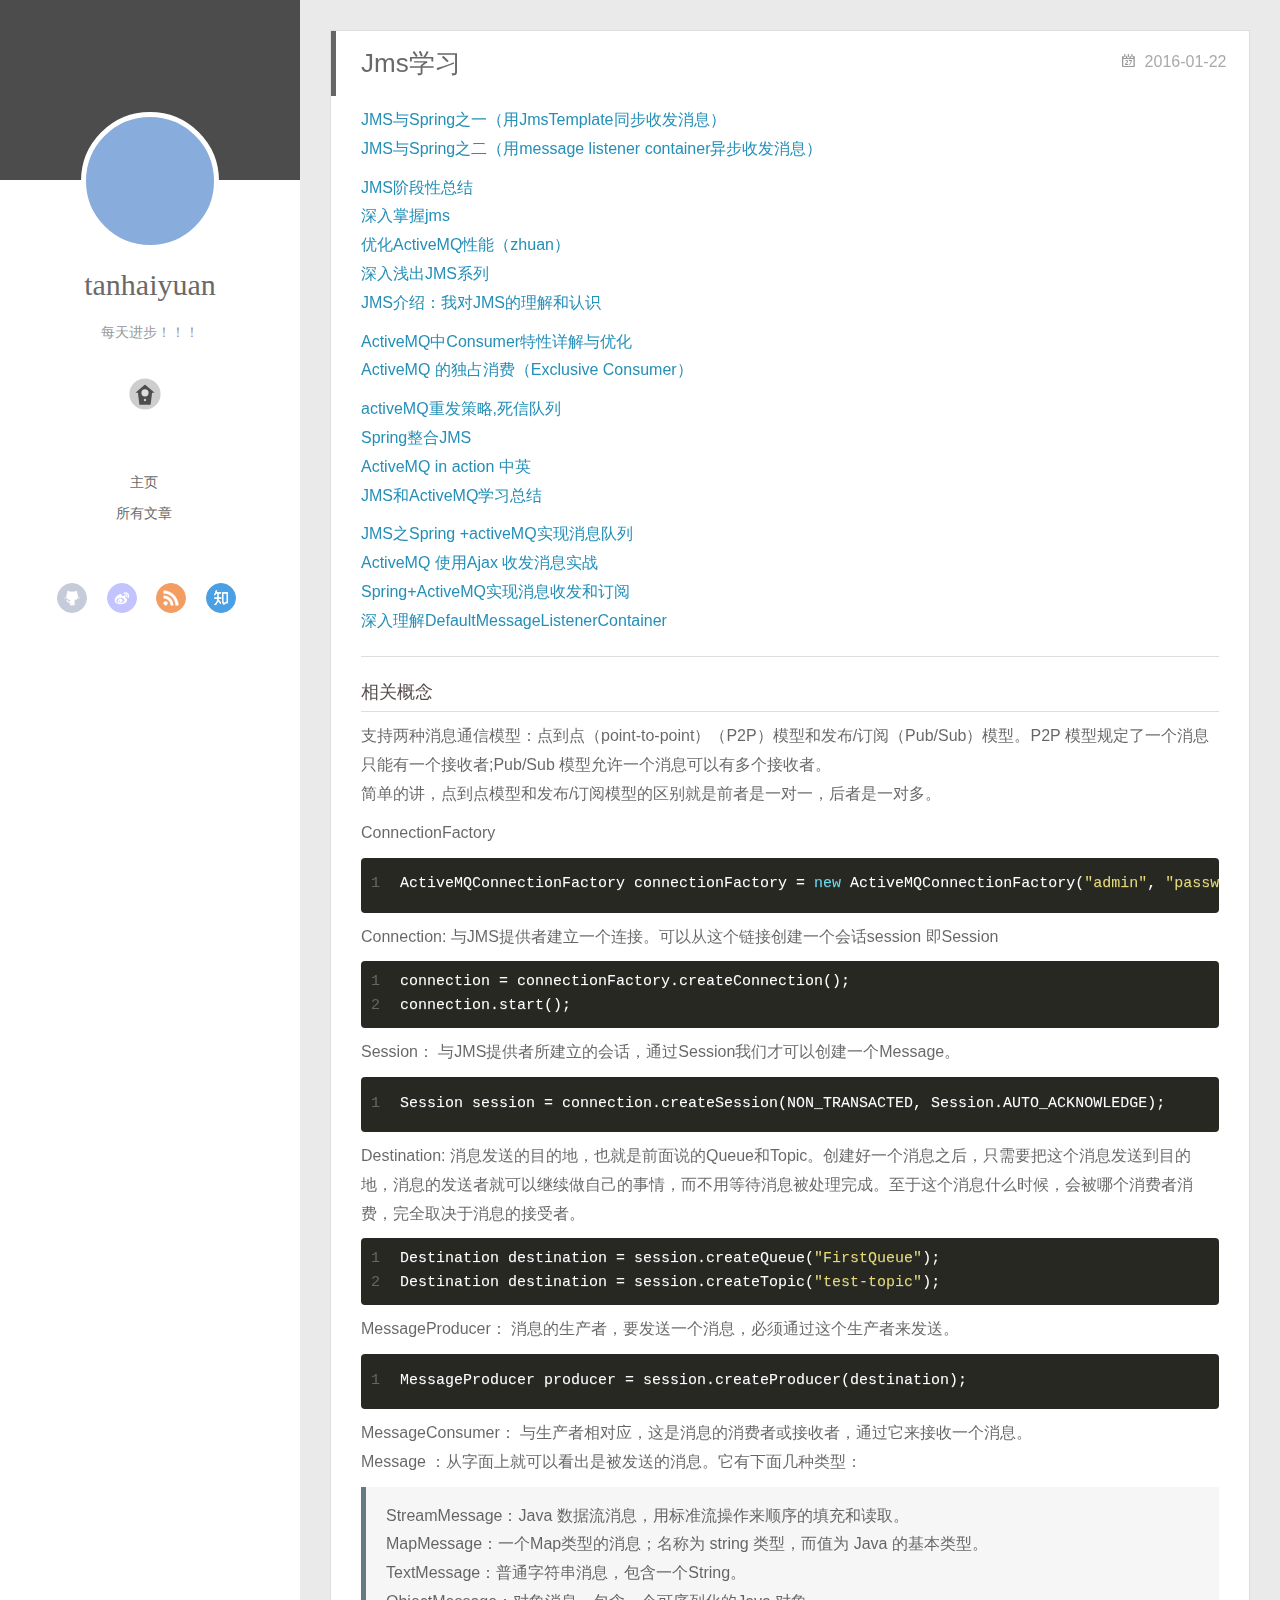
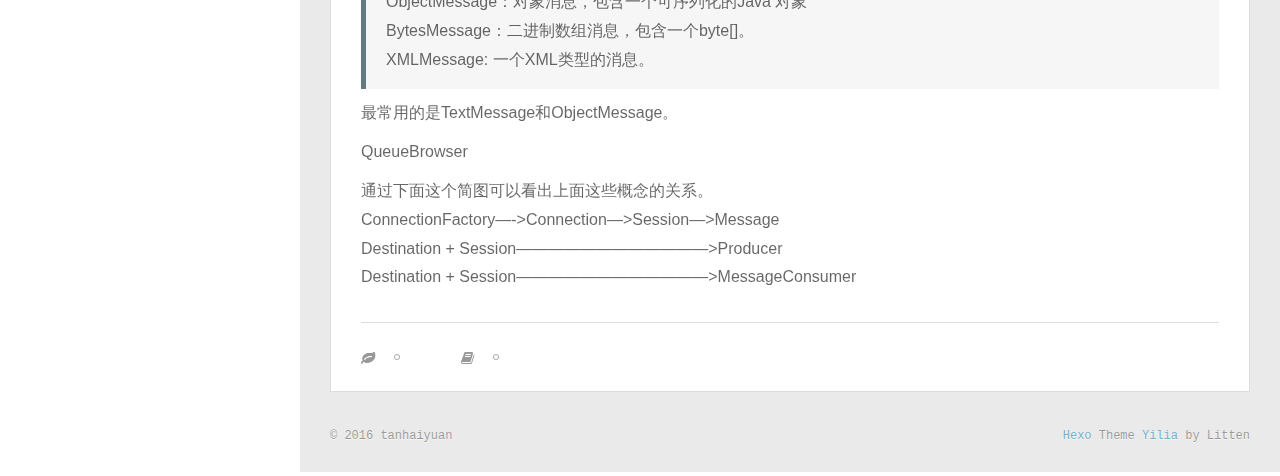
==== commit cb5e74a2: "Site updated: 2016-01-23 09:59:24" ====
--- a/index.html
+++ b/index.html
@@ -228,53 +228,26 @@
     
     <div class="article-entry" itemprop="articleBody">
       
-        <p><a href="http://blog.csdn.net/moonsheep_liu/article/details/6683190" target="_blank" rel="external"> JMS与Spring之一（用JmsTemplate同步收发消息）</a>
-<a href="http://blog.csdn.net/moonsheep_liu/article/details/6684948" target="_blank" rel="external"> JMS与Spring之二（用message listener container异步收发消息）</a></p>
-<p><a href="http://mikecoder.net/?post=85" target="_blank" rel="external">JMS阶段性总结</a>
-<a href="http://m635674608.iteye.com/blog/2152950" target="_blank" rel="external">深入掌握jms</a>
-<a href="http://m635674608.iteye.com/blog/2152567" target="_blank" rel="external">优化ActiveMQ性能（zhuan）</a>
-<a href="http://blog.csdn.net/jiuqiyuliang/article/category/5617711" target="_blank" rel="external"> 深入浅出JMS系列</a>
-<a href="http://setting.iteye.com/blog/1097767/" target="_blank" rel="external">JMS介绍：我对JMS的理解和认识</a></p>
-<p><a href="http://shift-alt-ctrl.iteye.com/blog/2035321" target="_blank" rel="external">ActiveMQ中Consumer特性详解与优化</a>
-<a href="http://blog.csdn.net/czp11210/article/details/8837901" target="_blank" rel="external"> ActiveMQ 的独占消费（Exclusive Consumer）</a></p>
-<p><a href="http://blog.chinaunix.net/uid-16979052-id-4031235.html" target="_blank" rel="external">activeMQ重发策略,死信队列</a>
-<a href="http://www.iteye.com/blogs/subjects/springjms" target="_blank" rel="external">Spring整合JMS</a>
-<a href="http://www.jack-yin.com/category/coding/translation/activemq-in-action/page/7" target="_blank" rel="external">ActiveMQ in action 中英</a>
-<a href="http://www.xuetimes.com/archives/511" target="_blank" rel="external">JMS和ActiveMQ学习总结</a></p>
-<p><a href="http://ihenu.iteye.com/blog/2270078" target="_blank" rel="external">JMS之Spring +activeMQ实现消息队列</a>
-<a href="http://jackyin5918.iteye.com/blog/2007422?utm_source=tuicool&amp;utm_medium=referral" target="_blank" rel="external">ActiveMQ 使用Ajax 收发消息实战</a>
-<a href="http://blog.csdn.net/linlzk/article/details/13290699" target="_blank" rel="external">Spring+ActiveMQ实现消息收发和订阅</a>
-<a href="http://blog.csdn.net/zhaozhenzuo/article/details/7934881" target="_blank" rel="external">深入理解DefaultMessageListenerContainer</a></p>
+        <p><a href="http://blog.csdn.net/moonsheep_liu/article/details/6683190" target="_blank" rel="external"> JMS与Spring之一（用JmsTemplate同步收发消息）</a><br><a href="http://blog.csdn.net/moonsheep_liu/article/details/6684948" target="_blank" rel="external"> JMS与Spring之二（用message listener container异步收发消息）</a></p>
+<p><a href="http://mikecoder.net/?post=85" target="_blank" rel="external">JMS阶段性总结</a><br><a href="http://m635674608.iteye.com/blog/2152950" target="_blank" rel="external">深入掌握jms</a><br><a href="http://m635674608.iteye.com/blog/2152567" target="_blank" rel="external">优化ActiveMQ性能（zhuan）</a><br><a href="http://blog.csdn.net/jiuqiyuliang/article/category/5617711" target="_blank" rel="external"> 深入浅出JMS系列</a><br><a href="http://setting.iteye.com/blog/1097767/" target="_blank" rel="external">JMS介绍：我对JMS的理解和认识</a></p>
+<p><a href="http://shift-alt-ctrl.iteye.com/blog/2035321" target="_blank" rel="external">ActiveMQ中Consumer特性详解与优化</a><br><a href="http://blog.csdn.net/czp11210/article/details/8837901" target="_blank" rel="external"> ActiveMQ 的独占消费（Exclusive Consumer）</a></p>
+<p><a href="http://blog.chinaunix.net/uid-16979052-id-4031235.html" target="_blank" rel="external">activeMQ重发策略,死信队列</a><br><a href="http://www.iteye.com/blogs/subjects/springjms" target="_blank" rel="external">Spring整合JMS</a><br><a href="http://www.jack-yin.com/category/coding/translation/activemq-in-action/page/7" target="_blank" rel="external">ActiveMQ in action 中英</a><br><a href="http://www.xuetimes.com/archives/511" target="_blank" rel="external">JMS和ActiveMQ学习总结</a></p>
+<p><a href="http://ihenu.iteye.com/blog/2270078" target="_blank" rel="external">JMS之Spring +activeMQ实现消息队列</a><br><a href="http://jackyin5918.iteye.com/blog/2007422?utm_source=tuicool&amp;utm_medium=referral" target="_blank" rel="external">ActiveMQ 使用Ajax 收发消息实战</a><br><a href="http://blog.csdn.net/linlzk/article/details/13290699" target="_blank" rel="external">Spring+ActiveMQ实现消息收发和订阅</a><br><a href="http://blog.csdn.net/zhaozhenzuo/article/details/7934881" target="_blank" rel="external">深入理解DefaultMessageListenerContainer</a></p>
 <hr>
-<h3>相关概念</h3>
-<p>支持两种消息通信模型：点到点（point-to-point）（P2P）模型和发布/订阅（Pub/Sub）模型。P2P 模型规定了一个消息只能有一个接收者;Pub/Sub 模型允许一个消息可以有多个接收者。
-简单的讲，点到点模型和发布/订阅模型的区别就是前者是一对一，后者是一对多。</p>
+<h3 id="u76F8_u5173_u6982_u5FF5"><a href="#u76F8_u5173_u6982_u5FF5" class="headerlink" title="相关概念"></a>相关概念</h3><p>支持两种消息通信模型：点到点（point-to-point）（P2P）模型和发布/订阅（Pub/Sub）模型。P2P 模型规定了一个消息只能有一个接收者;Pub/Sub 模型允许一个消息可以有多个接收者。<br>简单的讲，点到点模型和发布/订阅模型的区别就是前者是一对一，后者是一对多。</p>
 <p>ConnectionFactory</p>
-<p><figure class="highlight java"><table><tr><td class="gutter"><pre><span class="line">1</span><br></pre></td><td class="code"><pre><span class="line">ActiveMQConnectionFactory connectionFactory = <span class="keyword">new</span> ActiveMQConnectionFactory(<span class="string">"admin"</span>, <span class="string">"password"</span>, url);</span><br></pre></td></tr></table></figure></p>
-<p>Connection: 与JMS提供者建立一个连接。可以从这个链接创建一个会话session 即Session
-<figure class="highlight java"><table><tr><td class="gutter"><pre><span class="line">1</span><br><span class="line">2</span><br></pre></td><td class="code"><pre><span class="line">connection = connectionFactory.createConnection();</span><br><span class="line">connection.start();</span><br></pre></td></tr></table></figure></p>
-<p>Session： 与JMS提供者所建立的会话，通过Session我们才可以创建一个Message。
-<figure class="highlight java"><table><tr><td class="gutter"><pre><span class="line">1</span><br></pre></td><td class="code"><pre><span class="line">Session session = connection.createSession(NON_TRANSACTED, Session.AUTO_ACKNOWLEDGE);</span><br></pre></td></tr></table></figure></p>
-<p>Destination: 消息发送的目的地，也就是前面说的Queue和Topic。创建好一个消息之后，只需要把这个消息发送到目的地，消息的发送者就可以继续做自己的事情，而不用等待消息被处理完成。至于这个消息什么时候，会被哪个消费者消费，完全取决于消息的接受者。
-<figure class="highlight java"><table><tr><td class="gutter"><pre><span class="line">1</span><br><span class="line">2</span><br></pre></td><td class="code"><pre><span class="line">Destination destination = session.createQueue(<span class="string">"FirstQueue"</span>);</span><br><span class="line">Destination destination = session.createTopic(<span class="string">"test-topic"</span>);</span><br></pre></td></tr></table></figure></p>
-<p>MessageProducer： 消息的生产者，要发送一个消息，必须通过这个生产者来发送。
-<figure class="highlight java"><table><tr><td class="gutter"><pre><span class="line">1</span><br></pre></td><td class="code"><pre><span class="line">MessageProducer producer = session.createProducer(destination);</span><br></pre></td></tr></table></figure></p>
-<p>MessageConsumer： 与生产者相对应，这是消息的消费者或接收者，通过它来接收一个消息。
-Message ：从字面上就可以看出是被发送的消息。它有下面几种类型：</p>
+<figure class="highlight java"><table><tr><td class="gutter"><pre><span class="line">1</span><br></pre></td><td class="code"><pre><span class="line">ActiveMQConnectionFactory connectionFactory = <span class="keyword">new</span> ActiveMQConnectionFactory(<span class="string">"admin"</span>, <span class="string">"password"</span>, url);</span><br></pre></td></tr></table></figure>
+<p>Connection: 与JMS提供者建立一个连接。可以从这个链接创建一个会话session 即Session<br><figure class="highlight java"><table><tr><td class="gutter"><pre><span class="line">1</span><br><span class="line">2</span><br></pre></td><td class="code"><pre><span class="line">connection = connectionFactory.createConnection();</span><br><span class="line">connection.start();</span><br></pre></td></tr></table></figure></p>
+<p>Session： 与JMS提供者所建立的会话，通过Session我们才可以创建一个Message。<br><figure class="highlight java"><table><tr><td class="gutter"><pre><span class="line">1</span><br></pre></td><td class="code"><pre><span class="line">Session session = connection.createSession(NON_TRANSACTED, Session.AUTO_ACKNOWLEDGE);</span><br></pre></td></tr></table></figure></p>
+<p>Destination: 消息发送的目的地，也就是前面说的Queue和Topic。创建好一个消息之后，只需要把这个消息发送到目的地，消息的发送者就可以继续做自己的事情，而不用等待消息被处理完成。至于这个消息什么时候，会被哪个消费者消费，完全取决于消息的接受者。<br><figure class="highlight java"><table><tr><td class="gutter"><pre><span class="line">1</span><br><span class="line">2</span><br></pre></td><td class="code"><pre><span class="line">Destination destination = session.createQueue(<span class="string">"FirstQueue"</span>);</span><br><span class="line">Destination destination = session.createTopic(<span class="string">"test-topic"</span>);</span><br></pre></td></tr></table></figure></p>
+<p>MessageProducer： 消息的生产者，要发送一个消息，必须通过这个生产者来发送。<br><figure class="highlight java"><table><tr><td class="gutter"><pre><span class="line">1</span><br></pre></td><td class="code"><pre><span class="line">MessageProducer producer = session.createProducer(destination);</span><br></pre></td></tr></table></figure></p>
+<p>MessageConsumer： 与生产者相对应，这是消息的消费者或接收者，通过它来接收一个消息。<br>Message ：从字面上就可以看出是被发送的消息。它有下面几种类型：</p>
 <blockquote>
-<p>StreamMessage：Java 数据流消息，用标准流操作来顺序的填充和读取。
-MapMessage：一个Map类型的消息；名称为 string 类型，而值为 Java 的基本类型。
-TextMessage：普通字符串消息，包含一个String。
-ObjectMessage：对象消息，包含一个可序列化的Java 对象
-BytesMessage：二进制数组消息，包含一个byte[]。
-XMLMessage:  一个XML类型的消息。</p>
+<p>StreamMessage：Java 数据流消息，用标准流操作来顺序的填充和读取。<br>MapMessage：一个Map类型的消息；名称为 string 类型，而值为 Java 的基本类型。<br>TextMessage：普通字符串消息，包含一个String。<br>ObjectMessage：对象消息，包含一个可序列化的Java 对象<br>BytesMessage：二进制数组消息，包含一个byte[]。<br>XMLMessage:  一个XML类型的消息。</p>
 </blockquote>
 <p>最常用的是TextMessage和ObjectMessage。</p>
 <p>QueueBrowser</p>
-<p>通过下面这个简图可以看出上面这些概念的关系。
-ConnectionFactory----&gt;Connection---&gt;Session---&gt;Message
-Destination + Session------------------------------------&gt;Producer
-Destination + Session------------------------------------&gt;MessageConsumer</p>
+<p> 通过下面这个简图可以看出上面这些概念的关系。<br>  ConnectionFactory—-&gt;Connection—&gt;Session—&gt;Message<br>  Destination + Session————————————&gt;Producer<br>  Destination + Session————————————&gt;MessageConsumer </p>
 
       
     </div>
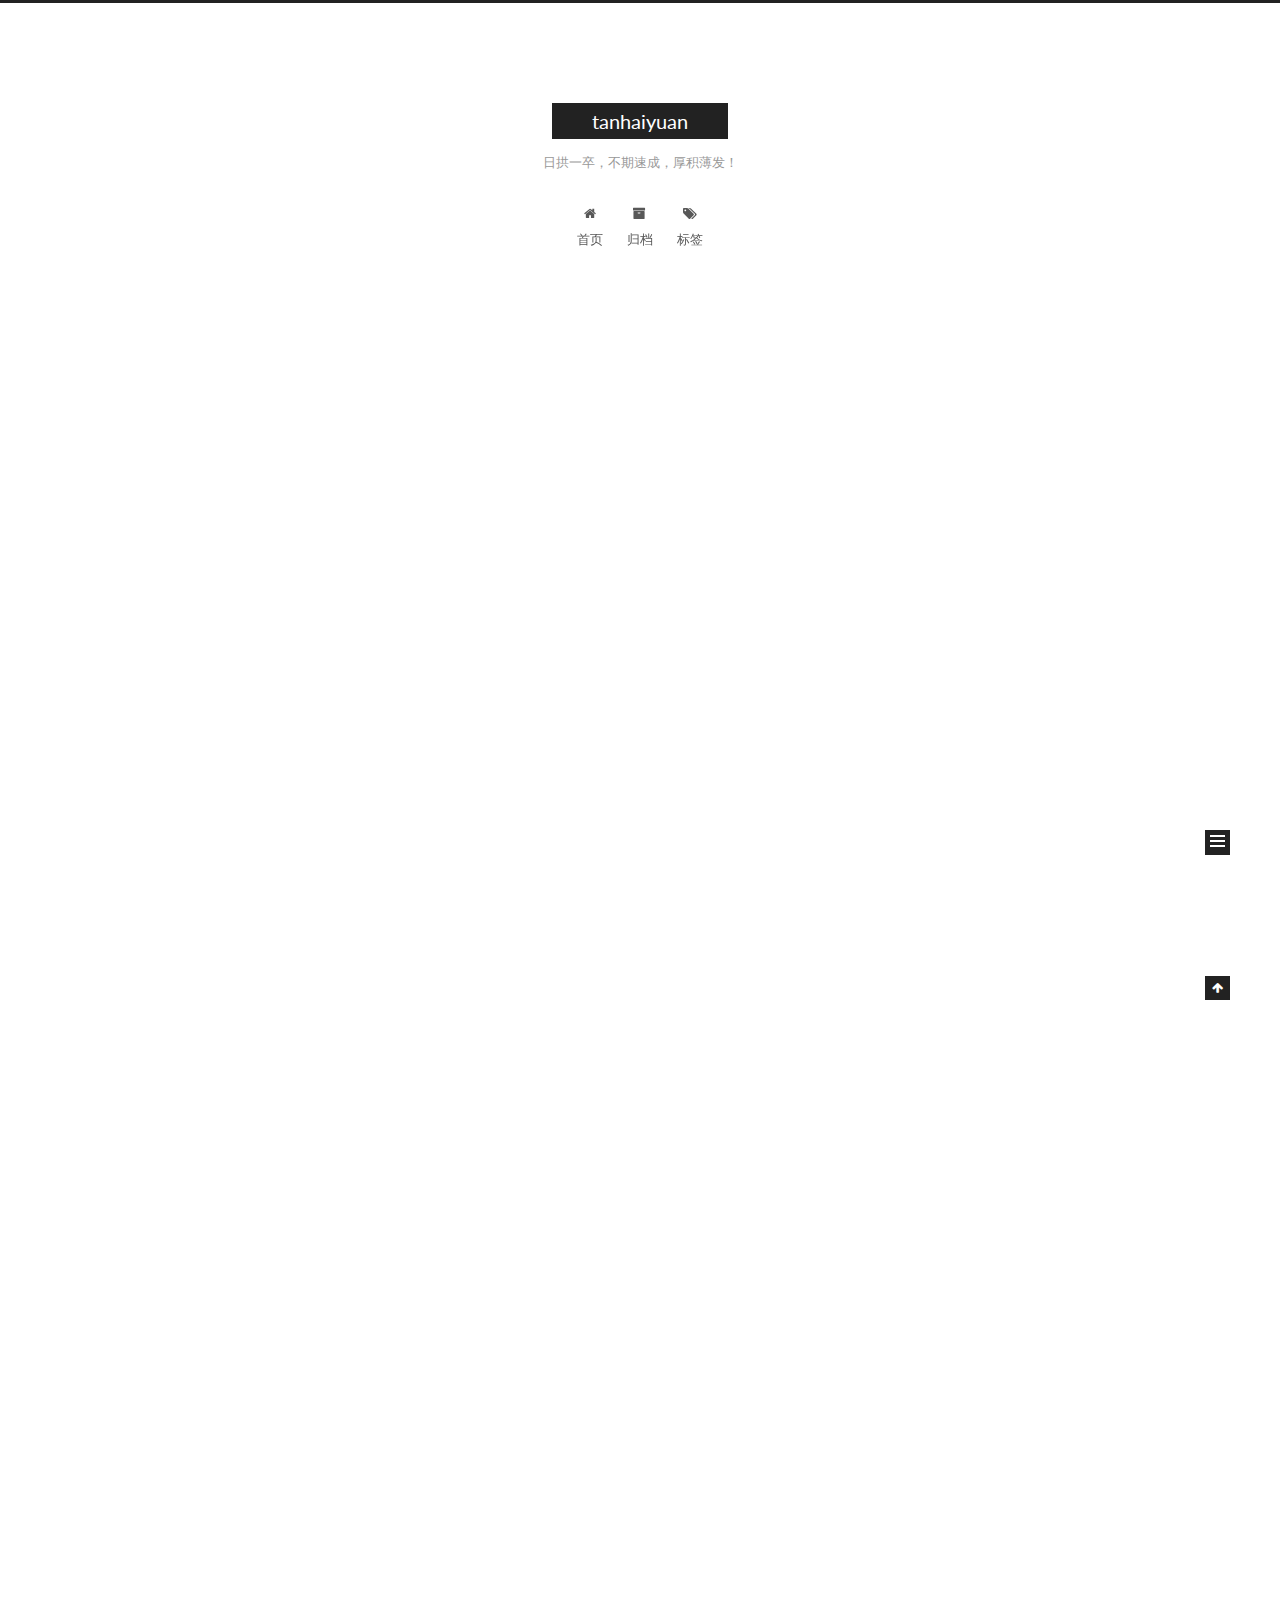
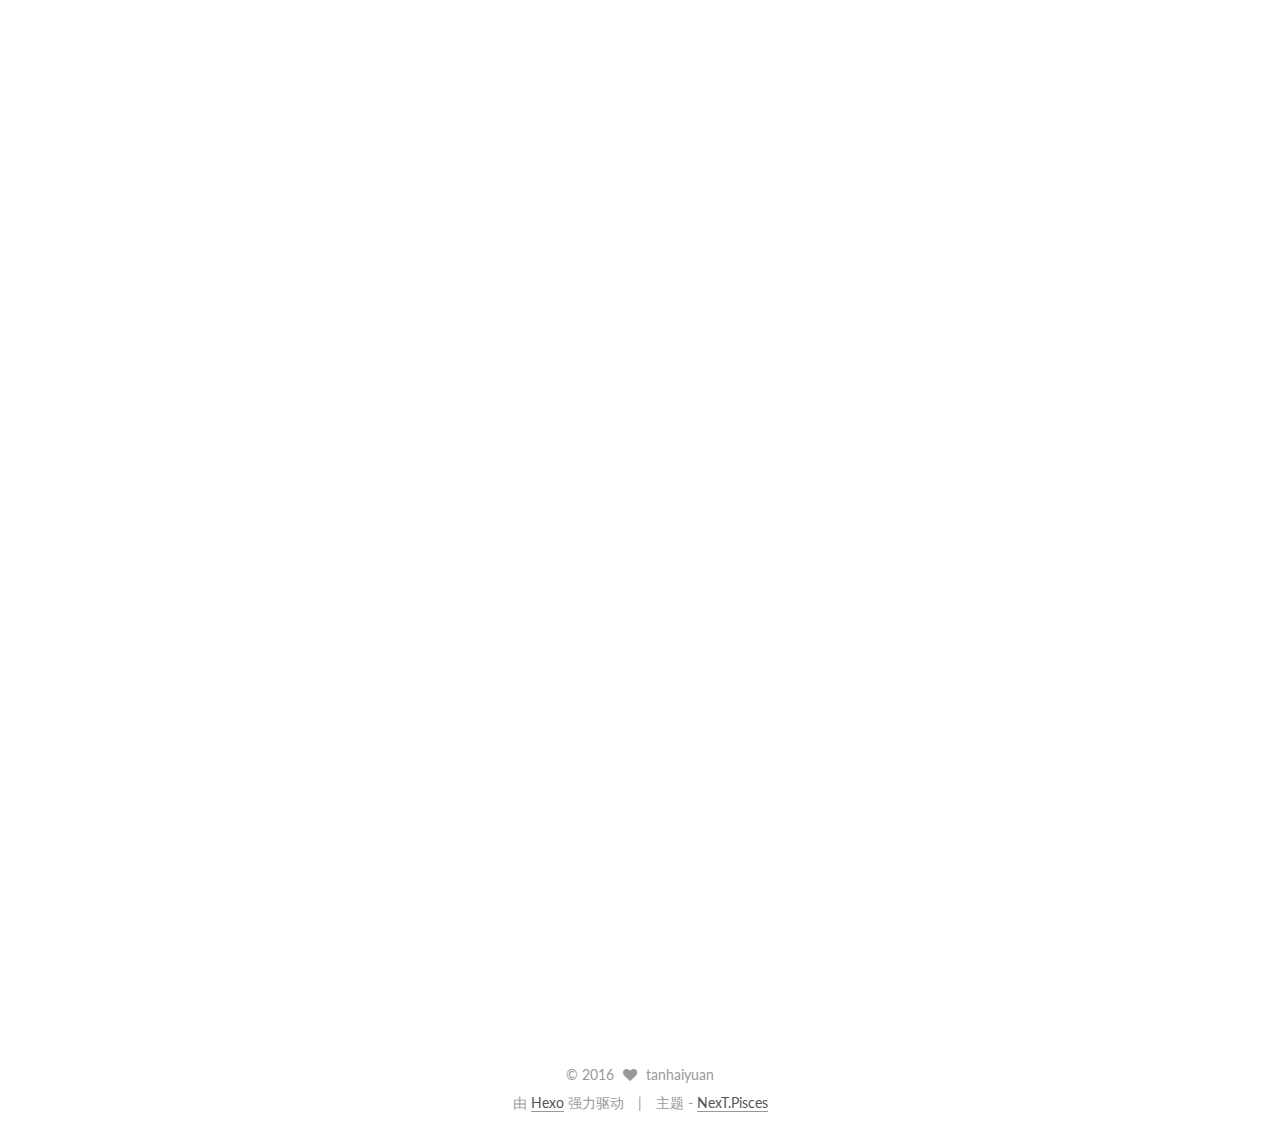
==== commit bed59ea7: "Site updated: 2016-05-24 13:33:39" ====
--- a/index.html
+++ b/index.html
@@ -1,234 +1,304 @@
-<!DOCTYPE html>
-<html>
+<!doctype html>
+
+
+
+  
+
+
+<html class="theme-next pisces use-motion">
 <head>
-  <meta charset="utf-8">
-  
-  <meta http-equiv="X-UA-Compatible" content="IE=edge" >
-  <title>Tan</title>
-  <meta name="viewport" content="width=device-width, initial-scale=1, maximum-scale=1">
-  <meta name="description" content="学习思考记录">
+  <meta charset="UTF-8"/>
+<meta http-equiv="X-UA-Compatible" content="IE=edge,chrome=1" />
+<meta name="viewport" content="width=device-width, initial-scale=1, maximum-scale=1"/>
+
+
+
+<meta http-equiv="Cache-Control" content="no-transform" />
+<meta http-equiv="Cache-Control" content="no-siteapp" />
+
+
+
+
+
+
+
+
+
+
+
+
+  
+  
+  <link href="/vendors/fancybox/source/jquery.fancybox.css?v=2.1.5" rel="stylesheet" type="text/css" />
+
+
+
+
+  
+  
+  
+  
+
+  
+    
+    
+  
+
+  
+
+  
+
+  
+
+  
+
+  
+    
+    
+    <link href="//fonts.googleapis.com/css?family=Lato:300,300italic,400,400italic,700,700italic&subset=latin,latin-ext" rel="stylesheet" type="text/css">
+  
+
+
+
+
+
+
+<link href="/vendors/font-awesome/css/font-awesome.min.css?v=4.4.0" rel="stylesheet" type="text/css" />
+
+<link href="/css/main.css?v=5.0.1" rel="stylesheet" type="text/css" />
+
+
+  <meta name="keywords" content="Hexo, NexT" />
+
+
+
+
+
+  <link rel="alternate" href="/atom.xml" title="tanhaiyuan" type="application/atom+xml" />
+
+
+
+
+  <link rel="shortcut icon" type="image/x-icon" href="/favicon.ico?v=5.0.1" />
+
+
+
+
+
+
+<meta name="description" content="学习思考记录">
 <meta property="og:type" content="website">
-<meta property="og:title" content="Tan">
+<meta property="og:title" content="tanhaiyuan">
 <meta property="og:url" content="http://yoursite.com/index.html">
-<meta property="og:site_name" content="Tan">
+<meta property="og:site_name" content="tanhaiyuan">
 <meta property="og:description" content="学习思考记录">
 <meta name="twitter:card" content="summary">
-<meta name="twitter:title" content="Tan">
+<meta name="twitter:title" content="tanhaiyuan">
 <meta name="twitter:description" content="学习思考记录">
-  
-    <link rel="alternative" href="/atom.xml" title="Tan" type="application/atom+xml">
-  
-  
-    <link rel="icon" href="/favicon.png">
-  
-  <link rel="stylesheet" href="/css/style.css" type="text/css">
+
+
+
+<script type="text/javascript" id="hexo.configuration">
+  var NexT = window.NexT || {};
+  var CONFIG = {
+    scheme: 'Pisces',
+    sidebar: {"position":"left","display":"post"},
+    fancybox: true,
+    motion: true,
+    duoshuo: {
+      userId: 0,
+      author: '博主'
+    }
+  };
+</script>
+
+  <title> tanhaiyuan </title>
 </head>
 
-<body>
-  <div id="container">
-    <div class="left-col">
-    <div class="overlay"></div>
-<div class="intrude-less">
-	<header id="header" class="inner">
-		<a href="/" class="profilepic">
-			
-			<img lazy-src="null" class="js-avatar">
-			
-		</a>
-
-		<hgroup>
-		  <h1 class="header-author"><a href="/">tanhaiyuan</a></h1>
-		</hgroup>
-
-		
-		<p class="header-subtitle">每天进步！！！</p>
-		
-
-		
-			<div class="switch-btn">
-				<div class="icon">
-					<div class="icon-ctn">
-						<div class="icon-wrap icon-house" data-idx="0">
-							<div class="birdhouse"></div>
-							<div class="birdhouse_holes"></div>
-						</div>
-						<div class="icon-wrap icon-ribbon hide" data-idx="1">
-							<div class="ribbon"></div>
-						</div>
-						
-						<div class="icon-wrap icon-link hide" data-idx="2">
-							<div class="loopback_l"></div>
-							<div class="loopback_r"></div>
-						</div>
-						
-						
-						<div class="icon-wrap icon-me hide" data-idx="3">
-							<div class="user"></div>
-							<div class="shoulder"></div>
-						</div>
-						
-					</div>
-					
-				</div>
-				<div class="tips-box hide">
-					<div class="tips-arrow"></div>
-					<ul class="tips-inner">
-						<li>菜单</li>
-						<li>标签</li>
-						
-						<li>友情链接</li>
-						
-						
-						<li>关于我</li>
-						
-					</ul>
-				</div>
-			</div>
-		
-
-		<div class="switch-area">
-			<div class="switch-wrap">
-				<section class="switch-part switch-part1">
-					<nav class="header-menu">
-						<ul>
-						
-							<li><a href="/">主页</a></li>
-				        
-							<li><a href="/archives">所有文章</a></li>
-				        
-						</ul>
-					</nav>
-					<nav class="header-nav">
-						<div class="social">
-							
-								<a class="github" target="_blank" href="/#" title="github">github</a>
-					        
-								<a class="weibo" target="_blank" href="/#" title="weibo">weibo</a>
-					        
-								<a class="rss" target="_blank" href="/#" title="rss">rss</a>
-					        
-								<a class="zhihu" target="_blank" href="/#" title="zhihu">zhihu</a>
-					        
-						</div>
-					</nav>
-				</section>
-				
-				
-				<section class="switch-part switch-part2">
-					<div class="widget tagcloud" id="js-tagcloud">
-						<a href="/tags/java/" style="font-size: 10px;">java</a>
-					</div>
-				</section>
-				
-				
-				
-				<section class="switch-part switch-part3">
-					<div id="js-friends">
-					
-			          <a target="_blank" class="main-nav-link switch-friends-link" href="http://localhost:4000/">奥巴马的博客</a>
-			        
-			          <a target="_blank" class="main-nav-link switch-friends-link" href="http://localhost:4000/">卡卡的美丽传说</a>
-			        
-			          <a target="_blank" class="main-nav-link switch-friends-link" href="http://localhost:4000/">本泽马的博客</a>
-			        
-			          <a target="_blank" class="main-nav-link switch-friends-link" href="http://localhost:4000/">吉格斯的博客</a>
-			        
-			          <a target="_blank" class="main-nav-link switch-friends-link" href="http://localhost:4000/">习大大大不同</a>
-			        
-			          <a target="_blank" class="main-nav-link switch-friends-link" href="http://localhost:4000/">托蒂的博客</a>
-			        
-			        </div>
-				</section>
-				
-
-				
-				
-				<section class="switch-part switch-part4">
-				
-					<div id="js-aboutme">我是谁，我从哪里来，我到哪里去？我就是我，是颜色不一样的吃货…</div>
-				</section>
-				
-			</div>
-		</div>
-	</header>				
+<body itemscope itemtype="http://schema.org/WebPage" lang="zh-Hans">
+
+  
+
+
+
+
+
+
+
+
+
+
+  
+  
+    
+  
+
+  <div class="container one-collumn sidebar-position-left 
+   page-home 
+ ">
+    <div class="headband"></div>
+
+    <header id="header" class="header" itemscope itemtype="http://schema.org/WPHeader">
+      <div class="header-inner"><div class="site-meta ">
+  
+
+  <div class="custom-logo-site-title">
+    <a href="/"  class="brand" rel="start">
+      <span class="logo-line-before"><i></i></span>
+      <span class="site-title">tanhaiyuan</span>
+      <span class="logo-line-after"><i></i></span>
+    </a>
+  </div>
+  <p class="site-subtitle">日拱一卒，不期速成，厚积薄发！</p>
 </div>
 
-    </div>
-    <div class="mid-col">
-      <nav id="mobile-nav">
-  	<div class="overlay">
-  		<div class="slider-trigger"></div>
-  		<h1 class="header-author js-mobile-header hide">tanhaiyuan</h1>
-  	</div>
-	<div class="intrude-less">
-		<header id="header" class="inner">
-			<div class="profilepic">
-			
-				<img lazy-src="null" class="js-avatar">
-			
-			</div>
-			<hgroup>
-			  <h1 class="header-author">tanhaiyuan</h1>
-			</hgroup>
-			
-			<p class="header-subtitle">每天进步！！！</p>
-			
-			<nav class="header-menu">
-				<ul>
-				
-					<li><a href="/">主页</a></li>
-		        
-					<li><a href="/archives">所有文章</a></li>
-		        
-		        <div class="clearfix"></div>
-				</ul>
-			</nav>
-			<nav class="header-nav">
-				<div class="social">
-					
-						<a class="github" target="_blank" href="/#" title="github">github</a>
-			        
-						<a class="weibo" target="_blank" href="/#" title="weibo">weibo</a>
-			        
-						<a class="rss" target="_blank" href="/#" title="rss">rss</a>
-			        
-						<a class="zhihu" target="_blank" href="/#" title="zhihu">zhihu</a>
-			        
-				</div>
-			</nav>
-		</header>				
-	</div>
+<div class="site-nav-toggle">
+  <button>
+    <span class="btn-bar"></span>
+    <span class="btn-bar"></span>
+    <span class="btn-bar"></span>
+  </button>
+</div>
+
+<nav class="site-nav">
+  
+
+  
+    <ul id="menu" class="menu">
+      
+        
+        <li class="menu-item menu-item-home">
+          <a href="/" rel="section">
+            
+              <i class="menu-item-icon fa fa-fw fa-home"></i> <br />
+            
+            首页
+          </a>
+        </li>
+      
+        
+        <li class="menu-item menu-item-archives">
+          <a href="/archives" rel="section">
+            
+              <i class="menu-item-icon fa fa-fw fa-archive"></i> <br />
+            
+            归档
+          </a>
+        </li>
+      
+        
+        <li class="menu-item menu-item-tags">
+          <a href="/tags" rel="section">
+            
+              <i class="menu-item-icon fa fa-fw fa-tags"></i> <br />
+            
+            标签
+          </a>
+        </li>
+      
+
+      
+    </ul>
+  
+
+  
 </nav>
 
-      <div class="body-wrap">
-  
-    <article id="post-Jms学习" class="article article-type-post" itemscope itemprop="blogPost">
-  
-    <div class="article-meta">
-      <a href="/2016/01/22/Jms学习/" class="article-date">
-  	<time datetime="2016-01-22T10:28:02.000Z" itemprop="datePublished">2016-01-22</time>
-</a>
-    </div>
-  
-  <div class="article-inner">
-    
-      <input type="hidden" class="isFancy" />
-    
-    
-      <header class="article-header">
-        
-  
-    <h1 itemprop="name">
-      <a class="article-title" href="/2016/01/22/Jms学习/">Jms学习</a>
-    </h1>
-  
-
+ </div>
+    </header>
+
+    <main id="main" class="main">
+      <div class="main-inner">
+        <div class="content-wrap">
+          <div id="content" class="content">
+            
+  <section id="posts" class="posts-expand">
+    
+      
+
+  
+  
+
+  
+  
+  
+
+  <article class="post post-type-normal " itemscope itemtype="http://schema.org/Article">
+
+    
+      <header class="post-header">
+
+        
+        
+          <h1 class="post-title" itemprop="name headline">
+            
+            
+              
+                
+                <a class="post-title-link" href="/2016/01/22/Jms学习/" itemprop="url">
+                  Jms学习
+                </a>
+              
+            
+          </h1>
+        
+
+        <div class="post-meta">
+          <span class="post-time">
+            <span class="post-meta-item-icon">
+              <i class="fa fa-calendar-o"></i>
+            </span>
+            <span class="post-meta-item-text">发表于</span>
+            <time itemprop="dateCreated" datetime="2016-01-22T18:28:02+08:00" content="2016-01-22">
+              2016-01-22
+            </time>
+          </span>
+
+          
+            <span class="post-category" >
+              &nbsp; | &nbsp;
+              <span class="post-meta-item-icon">
+                <i class="fa fa-folder-o"></i>
+              </span>
+              <span class="post-meta-item-text">分类于</span>
+              
+                <span itemprop="about" itemscope itemtype="https://schema.org/Thing">
+                  <a href="/categories/学习/" itemprop="url" rel="index">
+                    <span itemprop="name">学习</span>
+                  </a>
+                </span>
+
+                
+                
+
+              
+            </span>
+          
+
+          
+            
+          
+
+          
+
+          
+          
+
+          
+        </div>
       </header>
-      
-    
-    <div class="article-entry" itemprop="articleBody">
-      
-        <p><a href="http://blog.csdn.net/moonsheep_liu/article/details/6683190" target="_blank" rel="external"> JMS与Spring之一（用JmsTemplate同步收发消息）</a><br><a href="http://blog.csdn.net/moonsheep_liu/article/details/6684948" target="_blank" rel="external"> JMS与Spring之二（用message listener container异步收发消息）</a></p>
+    
+
+
+    <div class="post-body" itemprop="articleBody">
+
+      
+      
+
+      
+        
+          
+            <p><a href="http://blog.csdn.net/moonsheep_liu/article/details/6683190" target="_blank" rel="external"> JMS与Spring之一（用JmsTemplate同步收发消息）</a><br><a href="http://blog.csdn.net/moonsheep_liu/article/details/6684948" target="_blank" rel="external"> JMS与Spring之二（用message listener container异步收发消息）</a></p>
 <p><a href="http://mikecoder.net/?post=85" target="_blank" rel="external">JMS阶段性总结</a><br><a href="http://m635674608.iteye.com/blog/2152950" target="_blank" rel="external">深入掌握jms</a><br><a href="http://m635674608.iteye.com/blog/2152567" target="_blank" rel="external">优化ActiveMQ性能（zhuan）</a><br><a href="http://blog.csdn.net/jiuqiyuliang/article/category/5617711" target="_blank" rel="external"> 深入浅出JMS系列</a><br><a href="http://setting.iteye.com/blog/1097767/" target="_blank" rel="external">JMS介绍：我对JMS的理解和认识</a></p>
 <p><a href="http://shift-alt-ctrl.iteye.com/blog/2035321" target="_blank" rel="external">ActiveMQ中Consumer特性详解与优化</a><br><a href="http://blog.csdn.net/czp11210/article/details/8837901" target="_blank" rel="external"> ActiveMQ 的独占消费（Exclusive Consumer）</a></p>
 <p><a href="http://blog.chinaunix.net/uid-16979052-id-4031235.html" target="_blank" rel="external">activeMQ重发策略,死信队列</a><br><a href="http://www.iteye.com/blogs/subjects/springjms" target="_blank" rel="external">Spring整合JMS</a><br><a href="http://www.jack-yin.com/category/coding/translation/activemq-in-action/page/7" target="_blank" rel="external">ActiveMQ in action 中英</a><br><a href="http://www.xuetimes.com/archives/511" target="_blank" rel="external">JMS和ActiveMQ学习总结</a></p>
@@ -249,100 +319,246 @@
 <p>QueueBrowser</p>
 <p> 通过下面这个简图可以看出上面这些概念的关系。<br>  ConnectionFactory—-&gt;Connection—&gt;Session—&gt;Message<br>  Destination + Session————————————&gt;Producer<br>  Destination + Session————————————&gt;MessageConsumer </p>
 
+          
+        
       
     </div>
-    
-    <div class="article-info article-info-index">
-      
-      
-	<div class="article-tag tagcloud">
-		<ul class="article-tag-list"><li class="article-tag-list-item"><a class="article-tag-list-link" href="/tags/java/">java</a></li></ul>
-	</div>
-
-      
-	<div class="article-category tagcloud">
-	<a class="article-category-link" href="/categories/学习/">学习</a>
-	</div>
-
-
-      
-      <div class="clearfix"></div>
+
+    <div>
+      
     </div>
-    
-  </div>
-  
-</article>
-
-
-
-
-
-
-
-
-
-  
-  
-</div>
-      <footer id="footer">
-  <div class="outer">
-    <div id="footer-info">
-    	<div class="footer-left">
-    		&copy; 2016 tanhaiyuan
-    	</div>
-      	<div class="footer-right">
-      		<a href="http://hexo.io/" target="_blank">Hexo</a>  Theme <a href="https://github.com/litten/hexo-theme-yilia" target="_blank">Yilia</a> by Litten
-      	</div>
+
+    <div>
+      
+    </div>
+
+    <footer class="post-footer">
+      
+
+      
+
+      
+      
+        <div class="post-eof"></div>
+      
+    </footer>
+  </article>
+
+
+    
+  </section>
+
+  
+
+
+          </div>
+          
+
+
+          
+
+        </div>
+        
+          
+  
+  <div class="sidebar-toggle">
+    <div class="sidebar-toggle-line-wrap">
+      <span class="sidebar-toggle-line sidebar-toggle-line-first"></span>
+      <span class="sidebar-toggle-line sidebar-toggle-line-middle"></span>
+      <span class="sidebar-toggle-line sidebar-toggle-line-last"></span>
     </div>
   </div>
-</footer>
+
+  <aside id="sidebar" class="sidebar">
+    <div class="sidebar-inner">
+
+      
+
+      
+
+      <section class="site-overview sidebar-panel  sidebar-panel-active ">
+        <div class="site-author motion-element" itemprop="author" itemscope itemtype="http://schema.org/Person">
+          <img class="site-author-image" itemprop="image"
+               src="/images/avatar.gif"
+               alt="tanhaiyuan" />
+          <p class="site-author-name" itemprop="name">tanhaiyuan</p>
+          <p class="site-description motion-element" itemprop="description">学习思考记录</p>
+        </div>
+        <nav class="site-state motion-element">
+          <div class="site-state-item site-state-posts">
+            <a href="/archives">
+              <span class="site-state-item-count">1</span>
+              <span class="site-state-item-name">日志</span>
+            </a>
+          </div>
+
+          
+            <div class="site-state-item site-state-categories">
+              
+                <span class="site-state-item-count">1</span>
+                <span class="site-state-item-name">分类</span>
+              
+            </div>
+          
+
+          
+            <div class="site-state-item site-state-tags">
+              <a href="/tags">
+                <span class="site-state-item-count">1</span>
+                <span class="site-state-item-name">标签</span>
+              </a>
+            </div>
+          
+
+        </nav>
+
+        
+          <div class="feed-link motion-element">
+            <a href="/atom.xml" rel="alternate">
+              <i class="fa fa-rss"></i>
+              RSS
+            </a>
+          </div>
+        
+
+        <div class="links-of-author motion-element">
+          
+        </div>
+
+        
+        
+
+        
+        
+
+      </section>
+
+      
+
     </div>
-    
-  <link rel="stylesheet" href="/fancybox/jquery.fancybox.css" type="text/css">
-
-
-<script>
-	var yiliaConfig = {
-		fancybox: true,
-		mathjax: true,
-		animate: true,
-		isHome: true,
-		isPost: false,
-		isArchive: false,
-		isTag: false,
-		isCategory: false,
-		open_in_new: false
-	}
+  </aside>
+
+
+        
+      </div>
+    </main>
+
+    <footer id="footer" class="footer">
+      <div class="footer-inner">
+        <div class="copyright" >
+  
+  &copy; 
+  <span itemprop="copyrightYear">2016</span>
+  <span class="with-love">
+    <i class="fa fa-heart"></i>
+  </span>
+  <span class="author" itemprop="copyrightHolder">tanhaiyuan</span>
+</div>
+
+<div class="powered-by">
+  由 <a class="theme-link" href="http://hexo.io">Hexo</a> 强力驱动
+</div>
+
+<div class="theme-info">
+  主题 -
+  <a class="theme-link" href="https://github.com/iissnan/hexo-theme-next">
+    NexT.Pisces
+  </a>
+</div>
+
+        
+
+        
+      </div>
+    </footer>
+
+    <div class="back-to-top">
+      <i class="fa fa-arrow-up"></i>
+    </div>
+  </div>
+
+  
+
+<script type="text/javascript">
+  if (Object.prototype.toString.call(window.Promise) !== '[object Function]') {
+    window.Promise = null;
+  }
 </script>
-<script src="http://7.url.cn/edu/jslib/comb/require-2.1.6,jquery-1.9.1.min.js" type="text/javascript"></script>
-<script src="/js/main.js" type="text/javascript"></script>
-
-
-
-
-
-
-<script type="text/x-mathjax-config">
-MathJax.Hub.Config({
-    tex2jax: {
-        inlineMath: [ ['$','$'], ["\\(","\\)"]  ],
-        processEscapes: true,
-        skipTags: ['script', 'noscript', 'style', 'textarea', 'pre', 'code']
-    }
-});
-
-MathJax.Hub.Queue(function() {
-    var all = MathJax.Hub.getAllJax(), i;
-    for(i=0; i < all.length; i += 1) {
-        all[i].SourceElement().parentNode.className += ' has-jax';                 
-    }       
-});
-</script>
-
-<script type="text/javascript" src="http://cdn.mathjax.org/mathjax/latest/MathJax.js?config=TeX-AMS-MML_HTMLorMML">
-</script>
-
-
-  </div>
+
+
+
+
+
+
+
+
+
+  
+
+
+
+  
+  <script type="text/javascript" src="/vendors/jquery/index.js?v=2.1.3"></script>
+
+  
+  <script type="text/javascript" src="/vendors/fastclick/lib/fastclick.min.js?v=1.0.6"></script>
+
+  
+  <script type="text/javascript" src="/vendors/jquery_lazyload/jquery.lazyload.js?v=1.9.7"></script>
+
+  
+  <script type="text/javascript" src="/vendors/velocity/velocity.min.js?v=1.2.1"></script>
+
+  
+  <script type="text/javascript" src="/vendors/velocity/velocity.ui.min.js?v=1.2.1"></script>
+
+  
+  <script type="text/javascript" src="/vendors/fancybox/source/jquery.fancybox.pack.js?v=2.1.5"></script>
+
+
+  
+
+
+  <script type="text/javascript" src="/js/src/utils.js?v=5.0.1"></script>
+
+  <script type="text/javascript" src="/js/src/motion.js?v=5.0.1"></script>
+
+
+
+  
+  
+
+
+  <script type="text/javascript" src="/js/src/affix.js?v=5.0.1"></script>
+
+  <script type="text/javascript" src="/js/src/schemes/pisces.js?v=5.0.1"></script>
+
+
+
+  
+
+  
+
+
+  <script type="text/javascript" src="/js/src/bootstrap.js?v=5.0.1"></script>
+
+
+
+  
+
+
+
+  
+
+
+
+  
+  
+  
+
+  
+
+  
+
 </body>
-</html>+</html>
--- a/css/main.css
+++ b/css/main.css
@@ -0,0 +1,2182 @@
+/* normalize.css v3.0.2 | MIT License | git.io/normalize */
+html {
+  font-family: sans-serif; /* 1 */
+  -ms-text-size-adjust: 100%; /* 2 */
+  -webkit-text-size-adjust: 100%; /* 2 */
+}
+body {
+  margin: 0;
+}
+article,
+aside,
+details,
+figcaption,
+figure,
+footer,
+header,
+hgroup,
+main,
+menu,
+nav,
+section,
+summary {
+  display: block;
+}
+audio,
+canvas,
+progress,
+video {
+  display: inline-block; /* 1 */
+  vertical-align: baseline; /* 2 */
+}
+audio:not([controls]) {
+  display: none;
+  height: 0;
+}
+[hidden],
+template {
+  display: none;
+}
+a {
+  background-color: transparent;
+}
+a:active,
+a:hover {
+  outline: 0;
+}
+abbr[title] {
+  border-bottom: 1px dotted;
+}
+b,
+strong {
+  font-weight: bold;
+}
+dfn {
+  font-style: italic;
+}
+h1 {
+  font-size: 2em;
+  margin: 0.67em 0;
+}
+mark {
+  background: #ff0;
+  color: #000;
+}
+small {
+  font-size: 80%;
+}
+sub,
+sup {
+  font-size: 75%;
+  line-height: 0;
+  position: relative;
+  vertical-align: baseline;
+}
+sup {
+  top: -0.5em;
+}
+sub {
+  bottom: -0.25em;
+}
+img {
+  border: 0;
+}
+svg:not(:root) {
+  overflow: hidden;
+}
+figure {
+  margin: 1em 40px;
+}
+hr {
+  -moz-box-sizing: content-box;
+  box-sizing: content-box;
+  height: 0;
+}
+pre {
+  overflow: auto;
+}
+code,
+kbd,
+pre,
+samp {
+  font-family: monospace, monospace;
+  font-size: 1em;
+}
+button,
+input,
+optgroup,
+select,
+textarea {
+  color: inherit; /* 1 */
+  font: inherit; /* 2 */
+  margin: 0; /* 3 */
+}
+button {
+  overflow: visible;
+}
+button,
+select {
+  text-transform: none;
+}
+button,
+html input[type="button"],
+input[type="reset"],
+input[type="submit"] {
+  -webkit-appearance: button; /* 2 */
+  cursor: pointer; /* 3 */
+}
+button[disabled],
+html input[disabled] {
+  cursor: default;
+}
+button::-moz-focus-inner,
+input::-moz-focus-inner {
+  border: 0;
+  padding: 0;
+}
+input {
+  line-height: normal;
+}
+input[type="checkbox"],
+input[type="radio"] {
+  box-sizing: border-box; /* 1 */
+  padding: 0; /* 2 */
+}
+input[type="number"]::-webkit-inner-spin-button,
+input[type="number"]::-webkit-outer-spin-button {
+  height: auto;
+}
+input[type="search"] {
+  -webkit-appearance: textfield; /* 1 */
+  -moz-box-sizing: content-box;
+  -webkit-box-sizing: content-box; /* 2 */
+  box-sizing: content-box;
+}
+input[type="search"]::-webkit-search-cancel-button,
+input[type="search"]::-webkit-search-decoration {
+  -webkit-appearance: none;
+}
+fieldset {
+  border: 1px solid #c0c0c0;
+  margin: 0 2px;
+  padding: 0.35em 0.625em 0.75em;
+}
+legend {
+  border: 0; /* 1 */
+  padding: 0; /* 2 */
+}
+textarea {
+  overflow: auto;
+}
+optgroup {
+  font-weight: bold;
+}
+table {
+  border-collapse: collapse;
+  border-spacing: 0;
+}
+td,
+th {
+  padding: 0;
+}
+::selection {
+  background: #262a30;
+  color: #fff;
+}
+body {
+  position: relative;
+  font-family: 'Lato', "PingFang SC", "Microsoft YaHei", sans-serif;
+  font-size: 14px;
+  line-height: 2;
+  color: #555;
+  background: #fff;
+}
+@media (max-width: 767px) {
+  body {
+    padding-right: 0 !important;
+  }
+}
+@media (min-width: 768px) and (max-width: 991px) {
+  body {
+    padding-right: 0 !important;
+  }
+}
+@media (min-width: 1600px) {
+  body {
+    font-size: 16px;
+  }
+}
+h1,
+h2,
+h3,
+h4,
+h5,
+h6 {
+  margin: 0;
+  padding: 0;
+  font-weight: bold;
+  line-height: 1.5;
+  font-family: 'Lato', "PingFang SC", "Microsoft YaHei", sans-serif;
+}
+h2,
+h3,
+h4,
+h5,
+h6 {
+  margin: 20px 0 15px;
+}
+h1 {
+  font-size: 22px;
+}
+@media (max-width: 767px) {
+  h1 {
+    font-size: 18px;
+  }
+}
+h2 {
+  font-size: 20px;
+}
+@media (max-width: 767px) {
+  h2 {
+    font-size: 16px;
+  }
+}
+h3 {
+  font-size: 18px;
+}
+@media (max-width: 767px) {
+  h3 {
+    font-size: 14px;
+  }
+}
+h4 {
+  font-size: 16px;
+}
+@media (max-width: 767px) {
+  h4 {
+    font-size: 12px;
+  }
+}
+h5 {
+  font-size: 14px;
+}
+@media (max-width: 767px) {
+  h5 {
+    font-size: 10px;
+  }
+}
+h6 {
+  font-size: 12px;
+}
+@media (max-width: 767px) {
+  h6 {
+    font-size: 8px;
+  }
+}
+p {
+  margin: 0 0 25px 0;
+}
+a {
+  color: #555;
+  text-decoration: none;
+  border-bottom: 1px solid #999;
+  word-wrap: break-word;
+}
+a:hover {
+  color: #222;
+  border-bottom-color: #222;
+}
+ul {
+  list-style: none;
+}
+blockquote {
+  margin: 0;
+  padding: 0;
+}
+img {
+  display: block;
+  margin: auto;
+  max-width: 100%;
+  height: auto;
+}
+hr {
+  margin: 40px 0;
+  height: 3px;
+  border: none;
+  background-color: #ddd;
+  background-image: repeating-linear-gradient(-45deg, #fff, #fff 4px, transparent 4px, transparent 8px);
+}
+blockquote {
+  padding: 0 15px;
+  color: #666;
+  border-left: 4px solid #ddd;
+}
+blockquote cite::before {
+  content: "-";
+  padding: 0 5px;
+}
+dt {
+  font-weight: 700;
+}
+dd {
+  margin: 0;
+  padding: 0;
+}
+.text-left {
+  text-align: left;
+}
+.text-center {
+  text-align: center;
+}
+.text-right {
+  text-align: right;
+}
+.text-justify {
+  text-align: justify;
+}
+.text-nowrap {
+  white-space: nowrap;
+}
+.text-lowercase {
+  text-transform: lowercase;
+}
+.text-uppercase {
+  text-transform: uppercase;
+}
+.text-capitalize {
+  text-transform: capitalize;
+}
+.center-block {
+  display: block;
+  margin-left: auto;
+  margin-right: auto;
+}
+.clearfix:before,
+.clearfix:after {
+  content: " ";
+  display: table;
+}
+.clearfix:after {
+  clear: both;
+}
+.pullquote {
+  width: 45%;
+}
+.pullquote.left {
+  float: left;
+  margin-left: 5px;
+  margin-right: 10px;
+}
+.pullquote.right {
+  float: right;
+  margin-left: 10px;
+  margin-right: 5px;
+}
+.affix.affix.affix {
+  position: fixed;
+}
+.translation {
+  margin-top: -20px;
+  font-size: 14px;
+  color: #999;
+}
+.scrollbar-measure {
+  width: 100px;
+  height: 100px;
+  overflow: scroll;
+  position: absolute;
+  top: -9999px;
+}
+.use-motion .motion-element {
+  opacity: 0;
+}
+#local-search-input {
+  padding: 3px;
+  border: none;
+  text-indent: 14px;
+  border-radius: 0;
+  width: 140px;
+  outline: none;
+  border-bottom: 1px solid #999;
+  background: inherit;
+  opacity: 0.5;
+}
+#local-search-input:focus {
+  opacity: 1;
+}
+.search-icon {
+  position: absolute;
+  top: 9px;
+}
+table {
+  margin: 20px 0;
+  width: 100%;
+  border-collapse: collapse;
+  border-spacing: 0;
+  border: 1px solid #ddd;
+  font-size: 14px;
+  table-layout: fixed;
+  word-wrap: break-all;
+}
+table>tbody>tr:nth-of-type(odd) {
+  background-color: #f9f9f9;
+}
+table>tbody>tr:hover {
+  background-color: #f5f5f5;
+}
+caption,
+th,
+td {
+  padding: 8px;
+  text-align: left;
+  vertical-align: middle;
+  font-weight: normal;
+}
+th,
+td {
+  border-bottom: 3px solid #ddd;
+  border-right: 1px solid #eee;
+}
+th {
+  padding-bottom: 10px;
+  font-weight: 700;
+}
+td {
+  border-bottom-width: 1px;
+}
+html,
+body {
+  height: 100%;
+}
+.container {
+  position: relative;
+  min-height: 100%;
+}
+.header-inner {
+  margin: 0 auto;
+  padding: 100px 0 70px;
+  width: 700px;
+}
+@media (min-width: 1600px) {
+  .container .header-inner {
+    width: 900px;
+  }
+}
+.main {
+  padding-bottom: 150px;
+}
+.main-inner {
+  margin: 0 auto;
+  width: 700px;
+}
+@media (min-width: 1600px) {
+  .container .main-inner {
+    width: 900px;
+  }
+}
+.footer {
+  position: absolute;
+  left: 0;
+  bottom: 0;
+  width: 100%;
+  min-height: 50px;
+}
+.footer-inner {
+  box-sizing: border-box;
+  margin: 20px auto;
+  width: 700px;
+}
+@media (min-width: 1600px) {
+  .container .footer-inner {
+    width: 900px;
+  }
+}
+pre,
+.highlight {
+  overflow: auto;
+  margin: 20px 0;
+  padding: 15px;
+  font-size: 13px;
+  color: #4d4d4c;
+  background: #f7f7f7;
+  line-height: 1.6;
+}
+pre,
+code {
+  font-family: consolas, Menlo, "PingFang SC", "Microsoft YaHei", monospace;
+}
+code {
+  padding: 2px 4px;
+  word-break: break-all;
+  color: #555;
+  background: #eee;
+  border-radius: 4px;
+  font-size: 13px;
+}
+pre code {
+  padding: 0;
+  color: #4d4d4c;
+  background: none;
+  text-shadow: none;
+}
+.highlight pre {
+  border: none;
+  margin: 0;
+  padding: 1px;
+}
+.highlight table {
+  margin: 0;
+  width: auto;
+  border: none;
+}
+.highlight td {
+  border: none;
+  padding: 0;
+}
+.highlight figcaption {
+  font-size: 1em;
+  color: #4d4d4c;
+  line-height: 1em;
+  margin-bottom: 1em;
+}
+.highlight figcaption:before,
+.highlight figcaption:after {
+  content: " ";
+  display: table;
+}
+.highlight figcaption:after {
+  clear: both;
+}
+.highlight figcaption a {
+  float: right;
+  color: #4d4d4c;
+}
+.highlight figcaption a:hover {
+  border-bottom-color: #4d4d4c;
+}
+.highlight .gutter pre {
+  color: #666;
+  text-align: right;
+  padding-right: 20px;
+}
+.highlight .line {
+  height: 20px;
+}
+.gist table {
+  width: auto;
+}
+.gist table td {
+  border: none;
+}
+pre .comment {
+  color: #8e908c;
+}
+pre .variable,
+pre .attribute,
+pre .tag,
+pre .regexp,
+pre .ruby .constant,
+pre .xml .tag .title,
+pre .xml .pi,
+pre .xml .doctype,
+pre .html .doctype,
+pre .css .id,
+pre .css .class,
+pre .css .pseudo {
+  color: #c82829;
+}
+pre .number,
+pre .preprocessor,
+pre .built_in,
+pre .literal,
+pre .params,
+pre .constant,
+pre .command {
+  color: #f5871f;
+}
+pre .ruby .class .title,
+pre .css .rules .attribute,
+pre .string,
+pre .value,
+pre .inheritance,
+pre .header,
+pre .ruby .symbol,
+pre .xml .cdata,
+pre .special,
+pre .number,
+pre .formula {
+  color: #718c00;
+}
+pre .title,
+pre .css .hexcolor {
+  color: #3e999f;
+}
+pre .function,
+pre .python .decorator,
+pre .python .title,
+pre .ruby .function .title,
+pre .ruby .title .keyword,
+pre .perl .sub,
+pre .javascript .title,
+pre .coffeescript .title {
+  color: #4271ae;
+}
+pre .keyword,
+pre .javascript .function {
+  color: #8959a8;
+}
+.full-image.full-image.full-image {
+  border: none;
+  max-width: 100%;
+  width: auto;
+  margin: 20px auto;
+}
+@media (min-width: 992px) {
+  .full-image.full-image.full-image {
+    max-width: none;
+    width: 126%;
+    margin: 0 -13%;
+  }
+}
+.blockquote-center,
+.page-home .post-type-quote blockquote,
+.page-post-detail .post-type-quote blockquote {
+  position: relative;
+  margin: 40px 0;
+  padding: 0;
+  border-left: none;
+  text-align: center;
+}
+.blockquote-center::before,
+.page-home .post-type-quote blockquote::before,
+.page-post-detail .post-type-quote blockquote::before,
+.blockquote-center::after,
+.page-home .post-type-quote blockquote::after,
+.page-post-detail .post-type-quote blockquote::after {
+  position: absolute;
+  content: ' ';
+  display: block;
+  width: 100%;
+  height: 24px;
+  opacity: 0.2;
+  background-repeat: no-repeat;
+  background-position: 0 -6px;
+  background-size: 22px 22px;
+}
+.blockquote-center::before,
+.page-home .post-type-quote blockquote::before,
+.page-post-detail .post-type-quote blockquote::before {
+  top: -20px;
+  background-image: url("../images/quote-l.svg");
+  border-top: 1px solid #ccc;
+}
+.blockquote-center::after,
+.page-home .post-type-quote blockquote::after,
+.page-post-detail .post-type-quote blockquote::after {
+  bottom: -20px;
+  background-image: url("../images/quote-r.svg");
+  border-bottom: 1px solid #ccc;
+  background-position: 100% 8px;
+}
+.blockquote-center p,
+.page-home .post-type-quote blockquote p,
+.page-post-detail .post-type-quote blockquote p,
+.blockquote-center div,
+.page-home .post-type-quote blockquote div,
+.page-post-detail .post-type-quote blockquote div {
+  text-align: center;
+}
+.post .post-body .group-picture img {
+  box-sizing: border-box;
+  padding: 0 3px;
+  border: none;
+}
+.post .group-picture-row {
+  overflow: hidden;
+  margin-top: 6px;
+}
+.post .group-picture-row:first-child {
+  margin-top: 0;
+}
+.post .group-picture-column {
+  float: left;
+}
+.page-post-detail .post-body .group-picture-column {
+  float: none;
+  margin-top: 10px;
+  width: auto !important;
+}
+.page-post-detail .post-body .group-picture-column img {
+  margin: 0 auto;
+}
+.page-archive .group-picture-container {
+  overflow: hidden;
+}
+.page-archive .group-picture-row {
+  float: left;
+}
+.page-archive .group-picture-row:first-child {
+  margin-top: 6px;
+}
+.page-archive .group-picture-column {
+  max-width: 150px;
+  max-height: 150px;
+}
+.btn {
+  display: inline-block;
+  padding: 0 20px;
+  font-size: 14px;
+  color: #fff;
+  background: #222;
+  border: 2px solid #222;
+  text-decoration: none;
+  border-radius: 0;
+  transition-property: background-color;
+  transition-duration: 0.2s;
+  transition-timing-function: ease-in-out;
+  transition-delay: 0s;
+}
+.btn:hover,
+.post-more-link .btn:hover {
+  border-color: #222;
+  color: #222;
+  background: #fff;
+}
+.btn-bar {
+  display: block;
+  width: 22px;
+  height: 2px;
+  background: #555;
+  border-radius: 1px;
+}
+.btn-bar+.btn-bar {
+  margin-top: 4px;
+}
+.pagination {
+  margin: 120px 0 40px;
+  text-align: center;
+  border-top: 1px solid #eee;
+}
+.page-number-basic,
+.pagination .prev,
+.pagination .next,
+.pagination .page-number,
+.pagination .space {
+  display: inline-block;
+  position: relative;
+  top: -1px;
+  margin: 0 10px;
+  padding: 0 10px;
+  line-height: 30px;
+}
+@media (max-width: 767px) {
+  .page-number-basic,
+  .pagination .prev,
+  .pagination .next,
+  .pagination .page-number,
+  .pagination .space {
+    margin: 0 5px;
+  }
+}
+.pagination .prev,
+.pagination .next,
+.pagination .page-number {
+  border-bottom: 0;
+  border-top: 1px solid #eee;
+  transition-property: border-color;
+  transition-duration: 0.2s;
+  transition-timing-function: ease-in-out;
+  transition-delay: 0s;
+}
+.pagination .prev:hover,
+.pagination .next:hover,
+.pagination .page-number:hover {
+  border-top-color: #222;
+}
+.pagination .space {
+  padding: 0;
+  margin: 0;
+}
+.pagination .prev {
+  margin-left: 0;
+}
+.pagination .next {
+  margin-right: 0;
+}
+.pagination .page-number.current {
+  color: #fff;
+  background: #ccc;
+  border-top-color: #ccc;
+}
+@media (max-width: 767px) {
+  .pagination {
+    border-top: none;
+  }
+  .pagination .prev,
+  .pagination .next,
+  .pagination .page-number {
+    margin-bottom: 10px;
+    border-top: 0;
+    border-bottom: 1px solid #eee;
+  }
+  .pagination .prev:hover,
+  .pagination .next:hover,
+  .pagination .page-number:hover {
+    border-bottom-color: #222;
+  }
+}
+.comments {
+  margin: 60px 20px 0;
+}
+.tag-cloud {
+  text-align: center;
+}
+.tag-cloud a {
+  display: inline-block;
+  margin: 10px;
+}
+.back-to-top {
+  box-sizing: border-box;
+  position: fixed;
+  bottom: -100px;
+  right: 50px;
+  z-index: 1050;
+  padding: 0 6px;
+  width: 25px;
+  background: #222;
+  font-size: 12px;
+  opacity: 1;
+  color: #fff;
+  cursor: pointer;
+  text-align: center;
+  -webkit-transform: translateZ(0);
+  transition-property: bottom;
+  transition-duration: 0.2s;
+  transition-timing-function: ease-in-out;
+  transition-delay: 0s;
+}
+@media (max-width: 767px) {
+  .back-to-top {
+    display: none;
+  }
+}
+@media (min-width: 768px) and (max-width: 991px) {
+  .back-to-top {
+    display: none;
+  }
+}
+.back-to-top.back-to-top-on {
+  bottom: 19px;
+}
+.header {
+  background: #fff;
+}
+.header-inner {
+  position: relative;
+}
+.headband {
+  height: 3px;
+  background: #222;
+}
+.site-meta {
+  margin: 0;
+  text-align: center;
+}
+@media (max-width: 767px) {
+  .site-meta {
+    text-align: center;
+  }
+}
+.brand {
+  position: relative;
+  display: inline-block;
+  padding: 0 40px;
+  color: #fff;
+  background: #222;
+  border-bottom: none;
+}
+.brand:hover {
+  color: #fff;
+}
+.logo {
+  display: inline-block;
+  margin-right: 5px;
+  line-height: 36px;
+  vertical-align: top;
+}
+.site-title {
+  display: inline-block;
+  vertical-align: top;
+  line-height: 36px;
+  font-size: 20px;
+  font-weight: normal;
+  font-family: 'Lato', "PingFang SC", "Microsoft YaHei", sans-serif;
+}
+.site-subtitle {
+  margin-top: 10px;
+  font-size: 13px;
+  color: #999;
+}
+.use-motion .brand {
+  opacity: 0;
+}
+.use-motion .logo,
+.use-motion .site-title,
+.use-motion .site-subtitle {
+  opacity: 0;
+  position: relative;
+  top: -10px;
+}
+.site-nav-toggle {
+  display: none;
+  position: absolute;
+  top: 10px;
+  left: 10px;
+}
+@media (max-width: 767px) {
+  .site-nav-toggle {
+    display: block;
+  }
+}
+.site-nav-toggle button {
+  margin-top: 2px;
+  padding: 9px 10px;
+  background: transparent;
+  border: none;
+}
+@media (max-width: 767px) {
+  .site-nav {
+    display: none;
+    margin: 0 -10px;
+    padding: 0 10px;
+    clear: both;
+    border-top: 1px solid #ddd;
+  }
+}
+@media (min-width: 768px) and (max-width: 991px) {
+  .site-nav {
+    display: block !important;
+  }
+}
+@media (min-width: 992px) {
+  .site-nav {
+    display: block !important;
+  }
+}
+.menu {
+  margin-top: 20px;
+  padding-left: 0;
+  text-align: center;
+}
+.menu .menu-item {
+  display: inline-block;
+  margin: 0 10px;
+}
+@media screen and (max-width: 767px) {
+  .menu .menu-item {
+    margin-top: 10px;
+  }
+}
+.menu .menu-item a {
+  display: block;
+  font-size: 13px;
+  text-transform: capitalize;
+  line-height: inherit;
+  border-bottom: 1px solid transparent;
+  transition-property: border-color;
+  transition-duration: 0.2s;
+  transition-timing-function: ease-in-out;
+  transition-delay: 0s;
+}
+.menu .menu-item a:hover {
+  border-bottom-color: #222;
+}
+.menu .menu-item .fa {
+  margin-right: 5px;
+}
+.use-motion .menu-item {
+  opacity: 0;
+}
+.post-body {
+  font-family: 'Lato', "PingFang SC", "Microsoft YaHei", sans-serif;
+}
+@media (max-width: 767px) {
+  .post-body {
+    word-break: break-word;
+  }
+}
+.post-body .fancybox img {
+  display: block !important;
+  margin: 0 auto;
+  cursor: pointer;
+  cursor: zoom-in;
+  cursor: -webkit-zoom-in;
+}
+.post-body .image-caption,
+.post-body .figure .caption {
+  margin: 10px auto 15px;
+  text-align: center;
+  font-size: 14px;
+  color: #999;
+  font-weight: bold;
+  line-height: 1;
+}
+.post-sticky-flag {
+  display: inline-block;
+  font-size: 16px;
+  -ms-transform: rotate(30deg);
+  -webkit-transform: rotate(30deg);
+  -moz-transform: rotate(30deg);
+  -ms-transform: rotate(30deg);
+  -o-transform: rotate(30deg);
+  transform: rotate(30deg);
+}
+.posts-expand {
+  padding-top: 40px;
+}
+@media (max-width: 767px) {
+  .posts-expand {
+    margin: 0 20px;
+  }
+  .post-body pre,
+  .post-body .highlight {
+    padding: 10px;
+  }
+  .post-body pre .gutter pre,
+  .post-body .highlight .gutter pre {
+    padding-right: 10px;
+  }
+}
+@media (min-width: 992px) {
+  .posts-expand .post-body {
+    text-align: justify;
+  }
+}
+.posts-expand .post-body h2,
+.posts-expand .post-body h3,
+.posts-expand .post-body h4,
+.posts-expand .post-body h5,
+.posts-expand .post-body h6 {
+  padding-top: 10px;
+}
+.posts-expand .post-body h2 .header-anchor,
+.posts-expand .post-body h3 .header-anchor,
+.posts-expand .post-body h4 .header-anchor,
+.posts-expand .post-body h5 .header-anchor,
+.posts-expand .post-body h6 .header-anchor {
+  float: right;
+  margin-left: 10px;
+  color: #ccc;
+  border-bottom-style: none;
+  visibility: hidden;
+}
+.posts-expand .post-body h2 .header-anchor:hover,
+.posts-expand .post-body h3 .header-anchor:hover,
+.posts-expand .post-body h4 .header-anchor:hover,
+.posts-expand .post-body h5 .header-anchor:hover,
+.posts-expand .post-body h6 .header-anchor:hover {
+  color: inherit;
+}
+.posts-expand .post-body h2:hover .header-anchor,
+.posts-expand .post-body h3:hover .header-anchor,
+.posts-expand .post-body h4:hover .header-anchor,
+.posts-expand .post-body h5:hover .header-anchor,
+.posts-expand .post-body h6:hover .header-anchor {
+  visibility: visible;
+}
+.posts-expand .post-body ul li {
+  list-style: circle;
+}
+.posts-expand .post-body img {
+  box-sizing: border-box;
+  margin: auto;
+  padding: 3px;
+  border: 1px solid #ddd;
+}
+.posts-expand .fancybox img {
+  margin: 0 auto;
+}
+@media (max-width: 767px) {
+  .posts-collapse {
+    margin: 0 20px;
+  }
+  .posts-collapse .post-title,
+  .posts-collapse .post-meta {
+    display: block;
+    width: auto;
+    text-align: left;
+  }
+}
+.posts-collapse {
+  position: relative;
+  z-index: 1010;
+  margin-left: 55px;
+}
+.posts-collapse::after {
+  content: " ";
+  position: absolute;
+  top: 20px;
+  left: 0;
+  margin-left: -2px;
+  width: 4px;
+  height: 100%;
+  background: #f5f5f5;
+  z-index: -1;
+}
+@media (max-width: 767px) {
+  .posts-collapse {
+    margin: 0 20px;
+  }
+}
+.posts-collapse .collection-title {
+  position: relative;
+  margin: 60px 0;
+}
+.posts-collapse .collection-title h2 {
+  margin-left: 20px;
+}
+.posts-collapse .collection-title small {
+  color: #bbb;
+}
+.posts-collapse .collection-title::before {
+  content: " ";
+  position: absolute;
+  left: 0;
+  top: 50%;
+  margin-left: -4px;
+  margin-top: -4px;
+  width: 8px;
+  height: 8px;
+  background: #bbb;
+  border-radius: 50%;
+}
+.posts-collapse .post {
+  margin: 30px 0;
+}
+.posts-collapse .post-header {
+  position: relative;
+  transition-duration: 0.2s;
+  transition-timing-function: ease-in-out;
+  transition-delay: 0s;
+  transition-property: border;
+  border-bottom: 1px dashed #ccc;
+}
+.posts-collapse .post-header::before {
+  content: " ";
+  position: absolute;
+  left: 0;
+  top: 12px;
+  width: 6px;
+  height: 6px;
+  margin-left: -4px;
+  background: #bbb;
+  border-radius: 50%;
+  border: 1px solid #fff;
+  transition-duration: 0.2s;
+  transition-timing-function: ease-in-out;
+  transition-delay: 0s;
+  transition-property: background;
+}
+.posts-collapse .post-header:hover {
+  border-bottom-color: #666;
+}
+.posts-collapse .post-header:hover::before {
+  background: #222;
+}
+.posts-collapse .post-meta {
+  position: absolute;
+  font-size: 12px;
+  left: 20px;
+  top: 5px;
+}
+.posts-collapse .post-comments-count {
+  display: none;
+}
+.posts-collapse .post-title {
+  margin-left: 60px;
+  font-size: 16px;
+  font-weight: normal;
+  line-height: inherit;
+}
+.posts-collapse .post-title::after {
+  margin-left: 3px;
+  opacity: 0.6;
+}
+.posts-collapse .post-title a {
+  color: #666;
+  border-bottom: none;
+}
+.page-home .post-type-quote .post-header,
+.page-post-detail .post-type-quote .post-header,
+.page-home .post-type-quote .post-tags,
+.page-post-detail .post-type-quote .post-tags {
+  display: none;
+}
+.posts-expand .post-title {
+  font-size: 26px;
+  text-align: center;
+  word-break: break-word;
+  font-weight: 400;
+}
+@media (max-width: 767px) {
+  .posts-expand .post-title {
+    font-size: 22px;
+  }
+}
+.posts-expand .post-title-link {
+  display: inline-block;
+  position: relative;
+  color: #555;
+  border-bottom: none;
+  line-height: 1.2;
+  vertical-align: top;
+}
+.posts-expand .post-title-link::before {
+  content: "";
+  position: absolute;
+  width: 100%;
+  height: 2px;
+  bottom: 0;
+  left: 0;
+  background-color: #000;
+  visibility: hidden;
+  -webkit-transform: scaleX(0);
+  -moz-transform: scaleX(0);
+  -ms-transform: scaleX(0);
+  -o-transform: scaleX(0);
+  transform: scaleX(0);
+  transition-duration: 0.2s;
+  transition-timing-function: ease-in-out;
+  transition-delay: 0s;
+}
+.posts-expand .post-title-link:hover::before {
+  visibility: visible;
+  -webkit-transform: scaleX(1);
+  -moz-transform: scaleX(1);
+  -ms-transform: scaleX(1);
+  -o-transform: scaleX(1);
+  transform: scaleX(1);
+}
+.posts-expand .post-title-link .fa {
+  font-size: 16px;
+}
+.posts-expand .post-meta {
+  margin: 3px 0 60px 0;
+  color: #999;
+  font-family: 'Lato', "PingFang SC", "Microsoft YaHei", sans-serif;
+  font-size: 12px;
+  text-align: center;
+}
+.posts-expand .post-meta .post-category-list {
+  display: inline-block;
+  margin: 0;
+  padding: 3px;
+}
+.posts-expand .post-meta .post-category-list-link {
+  color: #999;
+}
+.post-meta-item-icon {
+  display: none;
+  margin-right: 3px;
+}
+@media (min-width: 768px) and (max-width: 991px) {
+  .post-meta-item-icon {
+    display: inline-block;
+  }
+}
+@media (max-width: 767px) {
+  .post-meta-item-icon {
+    display: inline-block;
+  }
+}
+@media (min-width: 768px) and (max-width: 991px) {
+  .post-meta-item-text {
+    display: none;
+  }
+}
+@media (max-width: 767px) {
+  .post-meta-item-text {
+    display: none;
+  }
+}
+@media (max-width: 767px) {
+  .posts-expand .post-comments-count {
+    display: none;
+  }
+}
+.post-more-link {
+  margin-top: 50px;
+}
+.post-more-link .btn {
+  color: #fff;
+  font-size: 14px;
+  background: #222;
+  border-radius: 0;
+  line-height: 2;
+}
+.posts-expand .post-tags {
+  margin-top: 40px;
+  text-align: center;
+}
+.posts-expand .post-tags a {
+  display: inline-block;
+  margin-right: 10px;
+  font-size: 13px;
+}
+.post-nav {
+  overflow: hidden;
+  margin-top: 60px;
+  padding: 10px;
+  white-space: nowrap;
+  border-top: 1px solid #eee;
+}
+.post-nav-item {
+  display: inline-block;
+  width: 50%;
+  white-space: normal;
+}
+.post-nav-item a {
+  position: relative;
+  display: inline-block;
+  line-height: 25px;
+  font-size: 14px;
+  color: #555;
+  border-bottom: none;
+}
+.post-nav-item a:hover {
+  color: #222;
+  border-bottom: none;
+}
+.post-nav-item a:active {
+  top: 2px;
+}
+.post-nav-item a i {
+  font-size: 12px;
+}
+.post-nav-prev {
+  text-align: right;
+}
+.posts-expand .post-eof {
+  display: block;
+  margin: 80px auto 60px;
+  width: 8%;
+  height: 1px;
+  background: #ccc;
+  text-align: center;
+}
+.post:last-child .post-eof.post-eof.post-eof {
+  display: none;
+}
+.post-gallery {
+  display: table;
+  table-layout: fixed;
+  width: 100%;
+  border-collapse: separate;
+}
+.post-gallery-row {
+  display: table-row;
+}
+.post-gallery .post-gallery-img {
+  display: table-cell;
+  text-align: center;
+  vertical-align: middle;
+  border: none;
+}
+.post-gallery .post-gallery-img img {
+  max-width: 100%;
+  max-height: 100%;
+  border: none;
+}
+.fancybox-close,
+.fancybox-close:hover {
+  border: none;
+}
+.sidebar {
+  position: fixed;
+  right: 0;
+  top: 0;
+  bottom: 0;
+  width: 0;
+  z-index: 1040;
+  box-shadow: inset 0 2px 6px #000;
+  background: #222;
+  -webkit-transform: translateZ(0);
+}
+.sidebar a {
+  color: #999;
+  border-bottom-color: #555;
+}
+.sidebar a:hover {
+  color: #eee;
+}
+@media (min-width: 768px) and (max-width: 991px) {
+  .sidebar {
+    display: none !important;
+  }
+}
+@media (max-width: 767px) {
+  .sidebar {
+    display: none !important;
+  }
+}
+.sidebar-inner {
+  position: relative;
+  padding: 20px 10px;
+  color: #999;
+  text-align: center;
+}
+.sidebar-toggle {
+  position: fixed;
+  right: 50px;
+  bottom: 45px;
+  width: 15px;
+  height: 15px;
+  padding: 5px;
+  background: #222;
+  line-height: 0;
+  z-index: 1050;
+  cursor: pointer;
+  -webkit-transform: translateZ(0);
+}
+@media (min-width: 768px) and (max-width: 991px) {
+  .sidebar-toggle {
+    display: none;
+  }
+}
+@media (max-width: 767px) {
+  .sidebar-toggle {
+    display: none;
+  }
+}
+.sidebar-toggle-line {
+  position: relative;
+  display: inline-block;
+  vertical-align: top;
+  height: 2px;
+  width: 100%;
+  background: #fff;
+  margin-top: 3px;
+}
+.sidebar-toggle-line:first-child {
+  margin-top: 0;
+}
+.site-author-image {
+  display: block;
+  margin: 0 auto;
+  padding: 2px;
+  max-width: 96px;
+  height: auto;
+  border: 2px solid #333;
+}
+.site-author-name {
+  margin: 5px 0 0;
+  text-align: center;
+  color: #f5f5f5;
+  font-weight: normal;
+}
+.site-description {
+  margin-top: 5px;
+  text-align: center;
+  font-size: 14px;
+  color: #999;
+}
+.site-state {
+  overflow: hidden;
+  line-height: 1.4;
+  white-space: nowrap;
+  text-align: center;
+}
+.site-state-item {
+  display: inline-block;
+  padding: 0 15px;
+  border-left: 1px solid #333;
+}
+.site-state-item:first-child {
+  border-left: none;
+}
+.site-state-item a {
+  border-bottom: none;
+}
+.site-state-item-count {
+  display: block;
+  text-align: center;
+  color: inherit;
+  font-weight: 600;
+  font-size: 18px;
+}
+.site-state-item-name {
+  font-size: 13px;
+  color: inherit;
+}
+.feed-link {
+  margin-top: 20px;
+}
+.feed-link a {
+  display: inline-block;
+  padding: 0 15px;
+  color: #fc6423;
+  border: 1px solid #fc6423;
+  border-radius: 4px;
+}
+.feed-link a i {
+  color: #fc6423;
+  font-size: 14px;
+}
+.feed-link a:hover {
+  color: #fff;
+  background: #fc6423;
+}
+.feed-link a:hover i {
+  color: #fff;
+}
+.links-of-author {
+  margin-top: 20px;
+}
+.links-of-author a {
+  display: inline-block;
+  vertical-align: middle;
+  margin-right: 10px;
+  margin-bottom: 10px;
+  border-bottom-color: #555;
+  font-size: 13px;
+}
+.links-of-author a:before {
+  display: inline-block;
+  vertical-align: middle;
+  margin-right: 3px;
+  content: " ";
+  width: 4px;
+  height: 4px;
+  border-radius: 50%;
+  background: #28f969;
+}
+.links-of-blogroll {
+  font-size: 13px;
+}
+.links-of-blogroll-title {
+  margin-top: 20px;
+  font-size: 14px;
+  font-weight: 600;
+}
+.links-of-blogroll-list {
+  margin: 0;
+  padding: 0;
+}
+.links-of-blogroll-item {
+  padding: 2px 10px;
+}
+.sidebar-nav {
+  margin: 0 0 20px;
+  padding-left: 0;
+}
+.sidebar-nav li {
+  display: inline-block;
+  cursor: pointer;
+  border-bottom: 1px solid transparent;
+  font-size: 14px;
+  color: #555;
+}
+.sidebar-nav li:hover {
+  color: #f5f5f5;
+}
+.page-post-detail .sidebar-nav-toc {
+  padding: 0 5px;
+}
+.page-post-detail .sidebar-nav-overview {
+  margin-left: 10px;
+}
+.sidebar-nav .sidebar-nav-active {
+  color: #87daff;
+  border-bottom-color: #87daff;
+}
+.sidebar-nav .sidebar-nav-active:hover {
+  color: #87daff;
+}
+.sidebar-panel {
+  display: none;
+}
+.sidebar-panel-active {
+  display: block;
+}
+.post-toc-empty {
+  font-size: 14px;
+  color: #666;
+}
+.post-toc-wrap {
+  overflow: hidden;
+}
+.post-toc {
+  overflow: auto;
+}
+.post-toc ol {
+  margin: 0;
+  padding: 0 2px 5px 10px;
+  text-align: left;
+  list-style: none;
+  font-size: 14px;
+}
+.post-toc ol > ol {
+  padding-left: 0;
+}
+.post-toc ol a {
+  transition-duration: 0.2s;
+  transition-timing-function: ease-in-out;
+  transition-delay: 0s;
+  transition-property: all;
+  color: #999;
+  border-bottom-color: #555;
+}
+.post-toc ol a:hover {
+  color: #ccc;
+  border-bottom-color: #ccc;
+}
+.post-toc .nav-item {
+  overflow: hidden;
+  text-overflow: ellipsis;
+  white-space: nowrap;
+  line-height: 1.8;
+}
+.post-toc .nav .nav-child {
+  display: none;
+}
+.post-toc .nav .active > .nav-child {
+  display: block;
+}
+.post-toc .nav .active-current > .nav-child {
+  display: block;
+}
+.post-toc .nav .active-current > .nav-child > .nav-item {
+  display: block;
+}
+.post-toc .nav .active > a {
+  color: #87daff;
+  border-bottom-color: #87daff;
+}
+.post-toc .nav .active-current > a {
+  color: #87daff;
+}
+.post-toc .nav .active-current > a:hover {
+  color: #87daff;
+}
+.footer {
+  font-size: 14px;
+  color: #999;
+}
+.footer img {
+  border: none;
+}
+.footer-inner {
+  text-align: center;
+}
+.with-love {
+  display: inline-block;
+  margin: 0 5px;
+}
+.powered-by,
+.theme-info {
+  display: inline-block;
+}
+.powered-by {
+  margin-right: 10px;
+}
+.powered-by::after {
+  content: "|";
+  padding-left: 10px;
+}
+.cc-license {
+  margin-top: 10px;
+  text-align: center;
+}
+.cc-license .cc-opacity {
+  opacity: 0.7;
+  border-bottom: none;
+}
+.cc-license .cc-opacity:hover {
+  opacity: 0.9;
+}
+.cc-license img {
+  display: inline-block;
+}
+.theme-next #ds-thread #ds-reset {
+  color: #555;
+}
+.theme-next #ds-thread #ds-reset .ds-replybox {
+  margin-bottom: 30px;
+}
+.theme-next #ds-thread #ds-reset .ds-replybox .ds-avatar,
+.theme-next #ds-reset .ds-avatar img {
+  box-shadow: none;
+}
+.theme-next #ds-thread #ds-reset .ds-textarea-wrapper {
+  border-color: #c7d4e1;
+  background: none;
+  border-top-right-radius: 3px;
+  border-top-left-radius: 3px;
+}
+.theme-next #ds-thread #ds-reset .ds-textarea-wrapper textarea {
+  height: 60px;
+}
+.theme-next #ds-reset .ds-rounded-top {
+  border-radius: 0;
+}
+.theme-next #ds-thread #ds-reset .ds-post-toolbar {
+  box-sizing: border-box;
+  border: 1px solid #c7d4e1;
+  background: #f6f8fa;
+}
+.theme-next #ds-thread #ds-reset .ds-post-options {
+  height: 40px;
+  border: none;
+  background: none;
+}
+.theme-next #ds-thread #ds-reset .ds-toolbar-buttons {
+  top: 11px;
+}
+.theme-next #ds-thread #ds-reset .ds-sync {
+  top: 5px;
+}
+.theme-next #ds-thread #ds-reset .ds-post-button {
+  top: 4px;
+  right: 5px;
+  width: 90px;
+  height: 30px;
+  border: 1px solid #c5ced7;
+  border-radius: 3px;
+  background-image: linear-gradient(#fbfbfc, #f5f7f9);
+  color: #60676d;
+}
+.theme-next #ds-thread #ds-reset .ds-post-button:hover {
+  background-position: 0 -30px;
+  color: #60676d;
+}
+.theme-next #ds-thread #ds-reset .ds-comments-info {
+  padding: 10px 0;
+}
+.theme-next #ds-thread #ds-reset .ds-sort {
+  display: none;
+}
+.theme-next #ds-thread #ds-reset li.ds-tab a.ds-current {
+  border: none;
+  background: #f6f8fa;
+  color: #60676d;
+}
+.theme-next #ds-thread #ds-reset li.ds-tab a.ds-current:hover {
+  background-color: #e9f0f7;
+  color: #60676d;
+}
+.theme-next #ds-thread #ds-reset li.ds-tab a {
+  border-radius: 2px;
+  padding: 5px;
+}
+.theme-next #ds-thread #ds-reset .ds-login-buttons p {
+  color: #999;
+  line-height: 36px;
+}
+.theme-next #ds-thread #ds-reset .ds-login-buttons .ds-service-list li {
+  height: 28px;
+}
+.theme-next #ds-thread #ds-reset .ds-service-list a {
+  background: none;
+  padding: 5px;
+  border: 1px solid;
+  border-radius: 3px;
+  text-align: center;
+}
+.theme-next #ds-thread #ds-reset .ds-service-list a:hover {
+  color: #fff;
+  background: #666;
+}
+.theme-next #ds-thread #ds-reset .ds-service-list .ds-weibo {
+  color: #fc9b00;
+  border-color: #fc9b00;
+}
+.theme-next #ds-thread #ds-reset .ds-service-list .ds-weibo:hover {
+  background: #fc9b00;
+}
+.theme-next #ds-thread #ds-reset .ds-service-list .ds-qq {
+  color: #60a3ec;
+  border-color: #60a3ec;
+}
+.theme-next #ds-thread #ds-reset .ds-service-list .ds-qq:hover {
+  background: #60a3ec;
+}
+.theme-next #ds-thread #ds-reset .ds-service-list .ds-renren {
+  color: #2e7ac4;
+  border-color: #2e7ac4;
+}
+.theme-next #ds-thread #ds-reset .ds-service-list .ds-renren:hover {
+  background: #2e7ac4;
+}
+.theme-next #ds-thread #ds-reset .ds-service-list .ds-douban {
+  color: #37994c;
+  border-color: #37994c;
+}
+.theme-next #ds-thread #ds-reset .ds-service-list .ds-douban:hover {
+  background: #37994c;
+}
+.theme-next #ds-thread #ds-reset .ds-service-list .ds-kaixin {
+  color: #fef20d;
+  border-color: #fef20d;
+}
+.theme-next #ds-thread #ds-reset .ds-service-list .ds-kaixin:hover {
+  background: #fef20d;
+}
+.theme-next #ds-thread #ds-reset .ds-service-list .ds-netease {
+  color: #f00;
+  border-color: #f00;
+}
+.theme-next #ds-thread #ds-reset .ds-service-list .ds-netease:hover {
+  background: #f00;
+}
+.theme-next #ds-thread #ds-reset .ds-service-list .ds-sohu {
+  color: #ffcb05;
+  border-color: #ffcb05;
+}
+.theme-next #ds-thread #ds-reset .ds-service-list .ds-sohu:hover {
+  background: #ffcb05;
+}
+.theme-next #ds-thread #ds-reset .ds-service-list .ds-baidu {
+  color: #2831e0;
+  border-color: #2831e0;
+}
+.theme-next #ds-thread #ds-reset .ds-service-list .ds-baidu:hover {
+  background: #2831e0;
+}
+.theme-next #ds-thread #ds-reset .ds-service-list .ds-google {
+  color: #166bec;
+  border-color: #166bec;
+}
+.theme-next #ds-thread #ds-reset .ds-service-list .ds-google:hover {
+  background: #166bec;
+}
+.theme-next #ds-thread #ds-reset .ds-service-list .ds-weixin {
+  color: #00ce0d;
+  border-color: #00ce0d;
+}
+.theme-next #ds-thread #ds-reset .ds-service-list .ds-weixin:hover {
+  background: #00ce0d;
+}
+.theme-next #ds-thread #ds-reset .ds-service-list .ds-more-services {
+  border: none;
+}
+.theme-next #ds-thread #ds-reset .ds-service-list .ds-more-services:hover {
+  background: none;
+}
+.theme-next #ds-reset .duoshuo-ua-admin {
+  display: inline-block;
+  color: #f00;
+}
+.theme-next #ds-reset .duoshuo-ua-platform,
+.theme-next #ds-reset .duoshuo-ua-browser {
+  color: #ccc;
+}
+.theme-next #ds-reset .duoshuo-ua-platform .fa,
+.theme-next #ds-reset .duoshuo-ua-browser .fa {
+  display: inline-block;
+  margin-right: 3px;
+}
+.theme-next #ds-reset .duoshuo-ua-separator {
+  display: inline-block;
+  margin-left: 5px;
+}
+.theme-next .this_ua {
+  background-color: #ccc !important;
+  border-radius: 4px;
+  padding: 0 5px !important;
+  margin: 1px 1px !important;
+  border: 1px solid #bbb !important;
+  color: #fff;
+  display: inline-block !important;
+}
+.theme-next .this_ua.admin {
+  background-color: #d9534f !important;
+  border-color: #d9534f !important;
+}
+.theme-next .this_ua.platform.iOS,
+.theme-next .this_ua.platform.Mac,
+.theme-next .this_ua.platform.Windows {
+  background-color: #39b3d7 !important;
+  border-color: #46b8da !important;
+}
+.theme-next .this_ua.platform.Linux {
+  background-color: #3a3a3a !important;
+  border-color: #1f1f1f !important;
+}
+.theme-next .this_ua.platform.Android {
+  background-color: #00c47d !important;
+  border-color: #01b171 !important;
+}
+.theme-next .this_ua.browser.Mobile,
+.theme-next .this_ua.browser.Chrome {
+  background-color: #5cb85c !important;
+  border-color: #4cae4c !important;
+}
+.theme-next .this_ua.browser.Firefox {
+  background-color: #f0ad4e !important;
+  border-color: #eea236 !important;
+}
+.theme-next .this_ua.browser.Maxthon,
+.theme-next .this_ua.browser.IE {
+  background-color: #428bca !important;
+  border-color: #357ebd !important;
+}
+.theme-next .this_ua.browser.baidu,
+.theme-next .this_ua.browser.UCBrowser,
+.theme-next .this_ua.browser.Opera {
+  background-color: #d9534f !important;
+  border-color: #d43f3a !important;
+}
+.theme-next .this_ua.browser.Android,
+.theme-next .this_ua.browser.QQBrowser {
+  background-color: #78ace9 !important;
+  border-color: #4cae4c !important;
+}
+.post-spread {
+  margin-top: 20px;
+  text-align: center;
+}
+.jiathis_style {
+  display: inline-block;
+}
+.jiathis_style a {
+  border: none;
+}
+.post-spread {
+  margin-top: 20px;
+  text-align: center;
+}
+.bdshare-slide-button-box a {
+  border: none;
+}
+.bdsharebuttonbox {
+  display: inline-block;
+}
+.bdsharebuttonbox a {
+  border: none;
+}
+ul.search-result-list {
+  padding-left: 0px;
+  margin: 0px 5px 0px 8px;
+}
+p.search-result {
+  border-bottom: 1px dashed #ccc;
+  padding: 5px 0;
+}
+a.search-result-title {
+  font-weight: bold;
+}
+a.search-result {
+  border-bottom: transparent;
+  display: block;
+  white-space: nowrap;
+  overflow: hidden;
+  text-overflow: ellipsis;
+}
+.search-keyword {
+  border-bottom: 1px dashed #4088b8;
+  font-weight: bold;
+}
+#local-search-result {
+  height: 90%;
+  overflow: auto;
+}
+.popup {
+  display: none;
+  position: fixed;
+  top: 10%;
+  left: 50%;
+  width: 700px;
+  height: 80%;
+  margin-left: -350px;
+  padding: 3px 0 0 10px;
+  background: #fff;
+  color: #333;
+  z-index: 9999;
+  border-radius: 5px;
+}
+@media (max-width: 767px) {
+  .popup {
+    padding: 3px;
+    top: 0;
+    left: 0;
+    margin: 0;
+    width: 100%;
+    height: 100%;
+    border-radius: 0px;
+  }
+}
+.popoverlay {
+  position: fixed;
+  width: 100%;
+  height: 100%;
+  top: 0px;
+  left: 0px;
+  z-index: 2080;
+  background-color: rgba(0,0,0,0.3);
+}
+#local-search-input {
+  margin-bottom: 10px;
+  width: 50%;
+}
+.popup-btn-close {
+  position: absolute;
+  top: 6px;
+  right: 14px;
+  color: #4ebd79;
+  font-size: 14px;
+  font-weight: bold;
+  text-transform: uppercase;
+  cursor: pointer;
+}
+#no-result {
+  position: absolute;
+  left: 44%;
+  top: 42%;
+  color: #ccc;
+}
+.site-uv,
+.site-pv,
+.page-pv {
+  display: inline-block;
+}
+.site-uv .busuanzi-value,
+.site-pv .busuanzi-value,
+.page-pv .busuanzi-value {
+  margin: 0 5px;
+}
+.site-uv {
+  margin-right: 10px;
+}
+.site-uv::after {
+  content: "|";
+  padding-left: 10px;
+}
+.use-motion .post {
+  opacity: 0;
+}
+.page-archive .archive-page-counter {
+  position: relative;
+  top: 3px;
+  left: 20px;
+}
+@media (max-width: 767px) {
+  .page-archive .archive-page-counter {
+    top: 5px;
+  }
+}
+.page-archive .posts-collapse .archive-move-on {
+  position: absolute;
+  top: 11px;
+  left: 0;
+  margin-left: -6px;
+  width: 10px;
+  height: 10px;
+  opacity: 0.5;
+  background: #555;
+  border: 1px solid #fff;
+  border-radius: 50%;
+}
+.category-all-page .category-all-title {
+  text-align: center;
+}
+.category-all-page .category-all {
+  margin-top: 20px;
+}
+.category-all-page .category-list {
+  margin: 0;
+  padding: 0;
+  list-style: none;
+}
+.category-all-page .category-list-item {
+  margin: 5px 10px;
+}
+.category-all-page .category-list-count {
+  color: #bbb;
+}
+.category-all-page .category-list-count:before {
+  display: inline;
+  content: " (";
+}
+.category-all-page .category-list-count:after {
+  display: inline;
+  content: ") ";
+}
+.category-all-page .category-list-child {
+  padding-left: 10px;
+}
+.page-post-detail .sidebar-toggle-line {
+  background: #87daff;
+}
+.page-post-detail .comments {
+  overflow: hidden;
+}
+@media (max-width: 767px) {
+  .header-inner,
+  .container .main-inner,
+  .footer-inner {
+    width: auto;
+  }
+}
+.custom-logo .site-meta-headline {
+  text-align: center;
+}
+.custom-logo .brand {
+  background: none;
+}
+.custom-logo .site-title {
+  margin: 10px auto 0;
+  font-size: 24px;
+  color: #222;
+}
+.custom-logo .site-title a {
+  border: none;
+}
+.custom-logo-image {
+  margin: 0 auto;
+  padding: 5px;
+  max-width: 150px;
+  background: #fff;
+}
+@media (max-width: 767px) {
+  .site-nav {
+    position: absolute;
+    left: 0;
+    top: 52px;
+    margin: 0;
+    width: 100%;
+    padding: 0;
+    background: #fff;
+    border-bottom: 1px solid #ddd;
+  }
+}
+@media (max-width: 767px) {
+  .menu {
+    text-align: left;
+  }
+}
+@media (max-width: 767px) {
+  .menu .menu-item {
+    display: block;
+    margin: 0 10px;
+    vertical-align: top;
+  }
+}
+@media (max-width: 767px) {
+  .menu .menu-item br {
+    display: none;
+  }
+}
+@media (max-width: 767px) {
+  .menu .menu-item a {
+    padding: 5px 10px;
+  }
+}
+.menu .menu-item .fa {
+  margin-right: 0;
+}
+.site-search form {
+  display: none;
+}
+.links-of-blogroll-inline .links-of-blogroll-item {
+  display: inline-block;
+}
